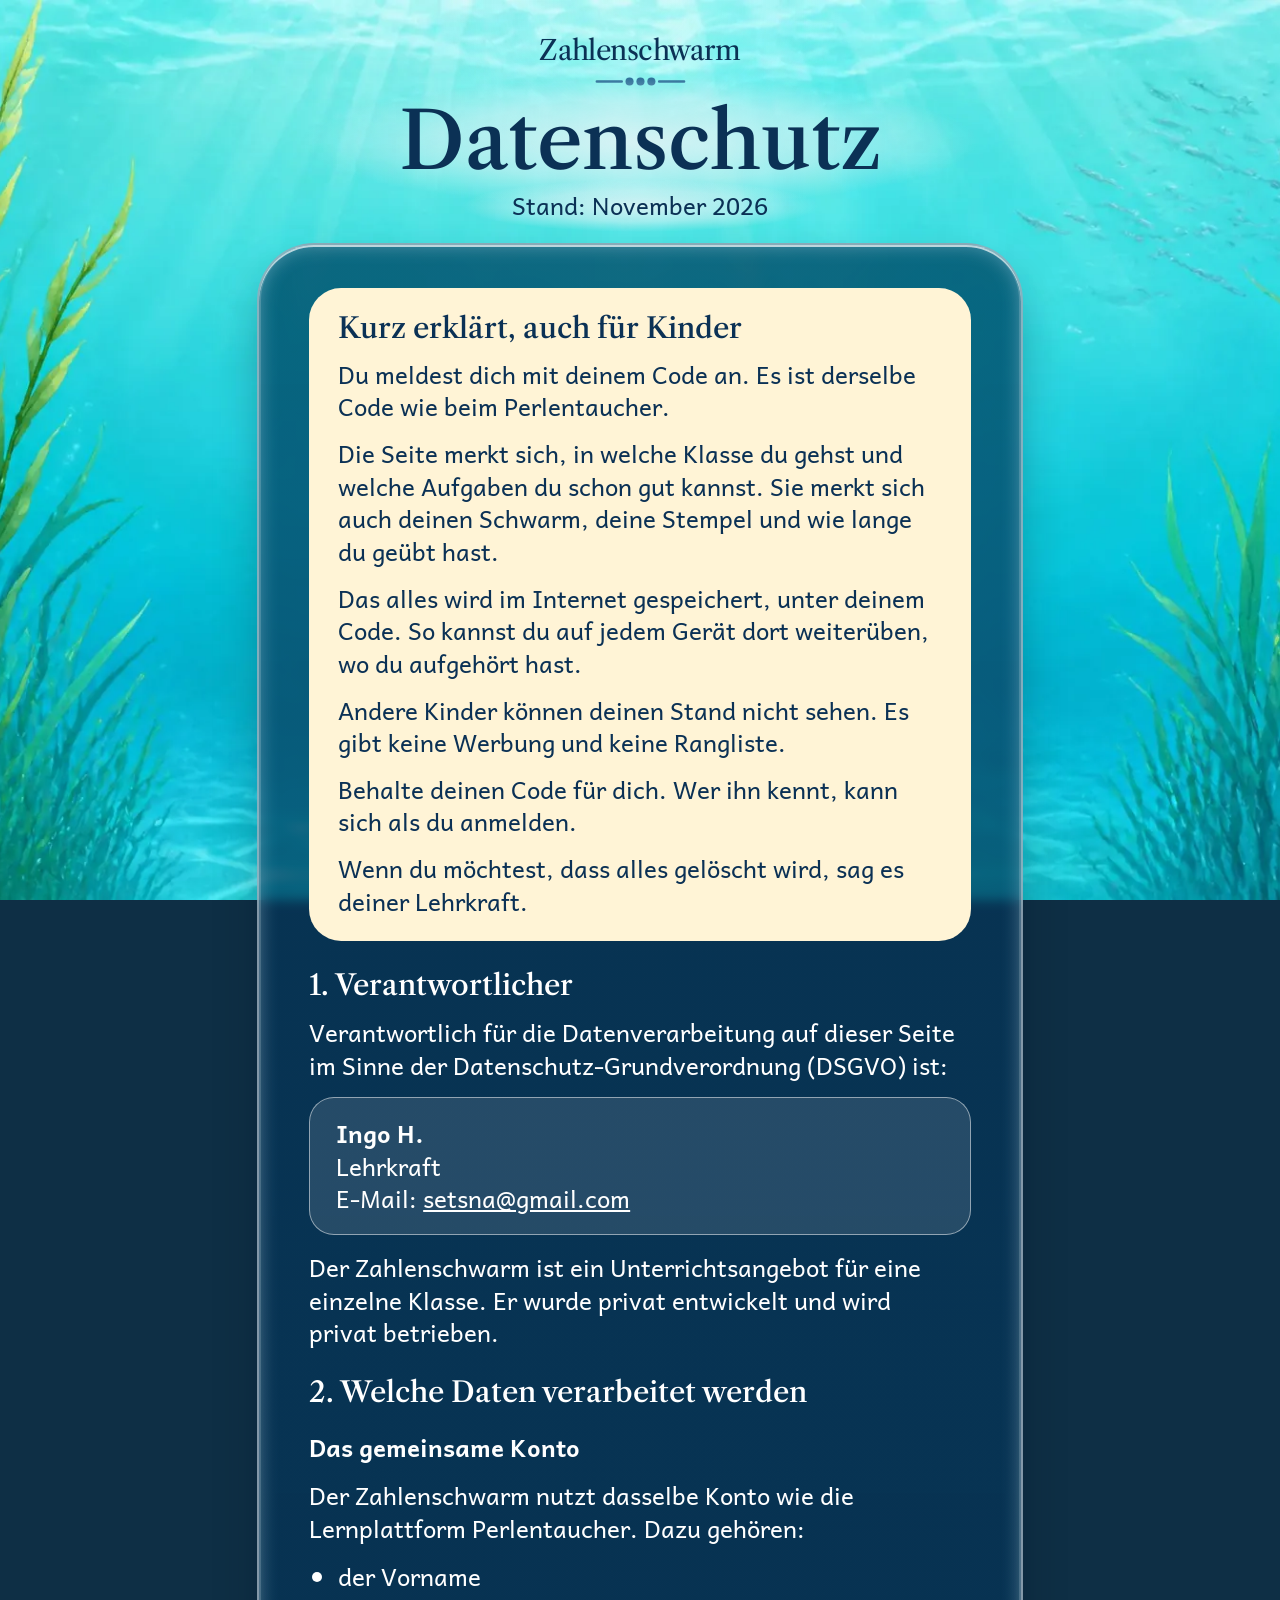
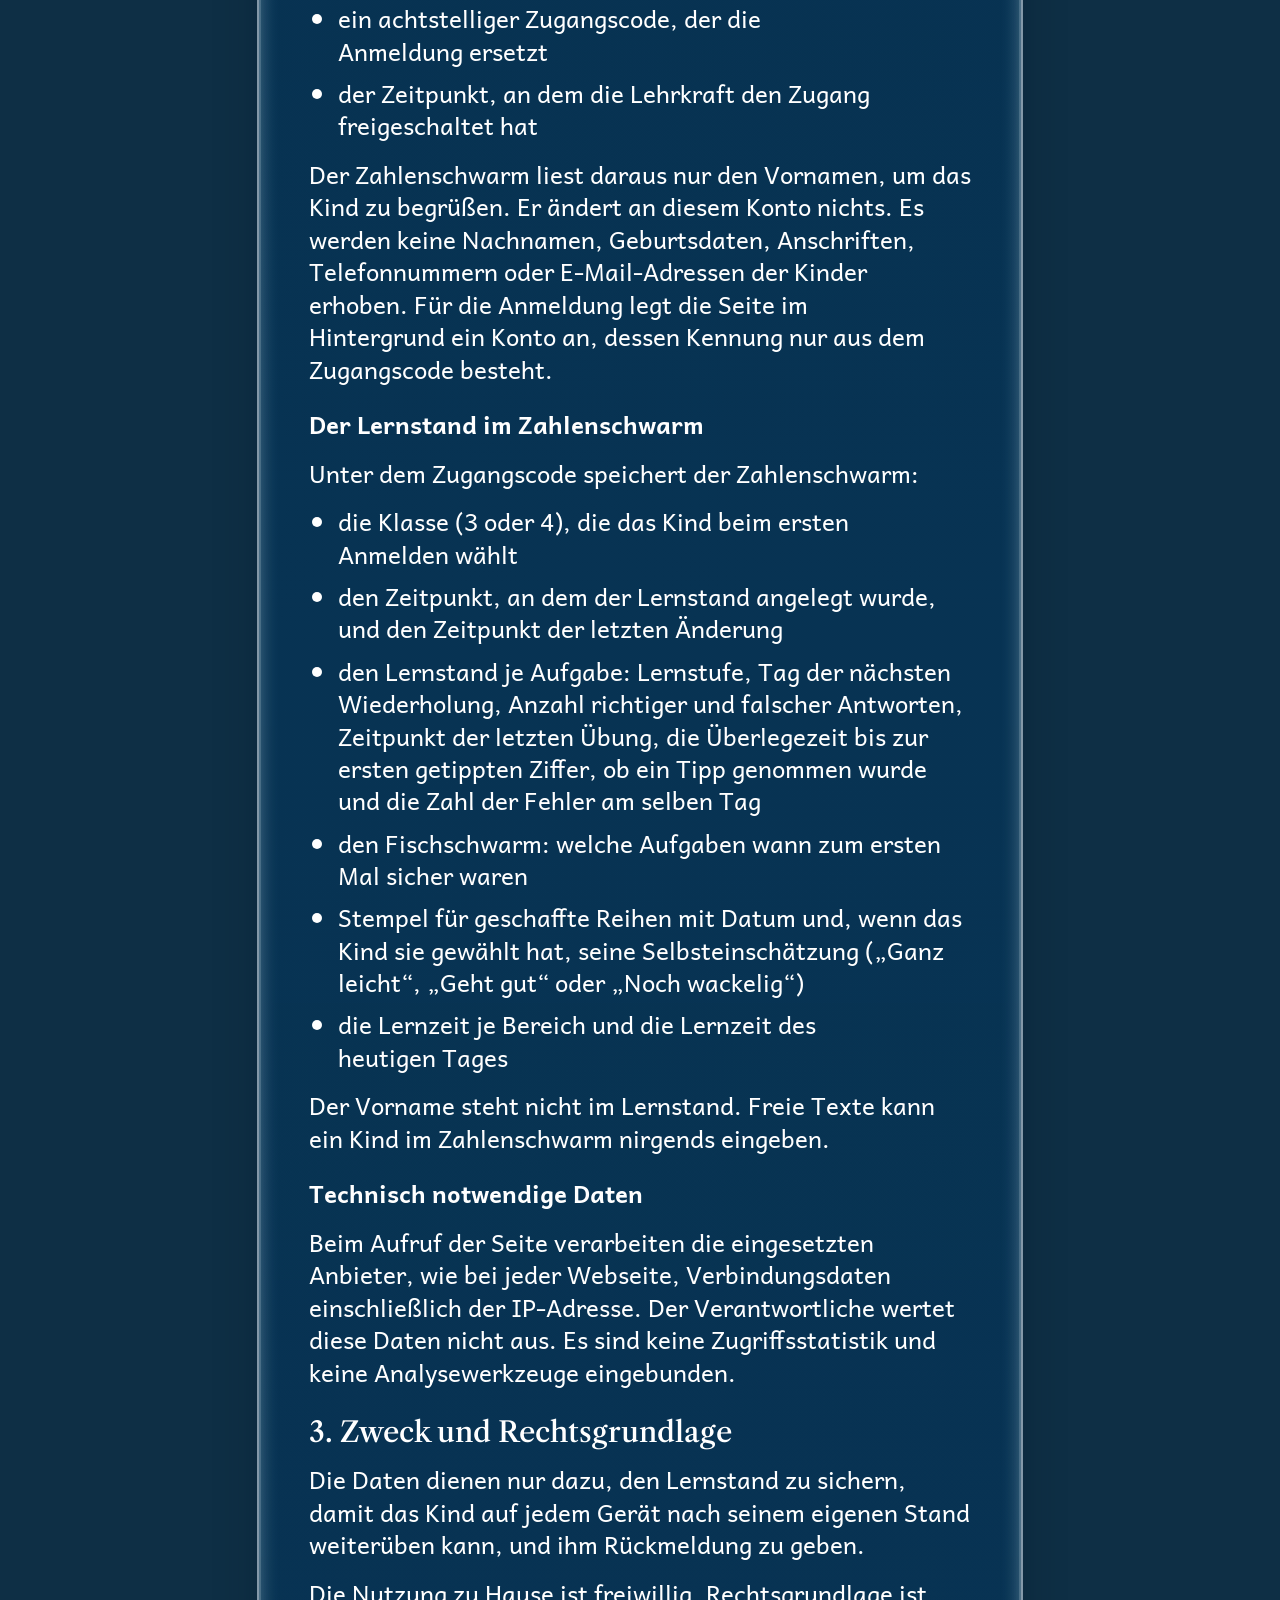
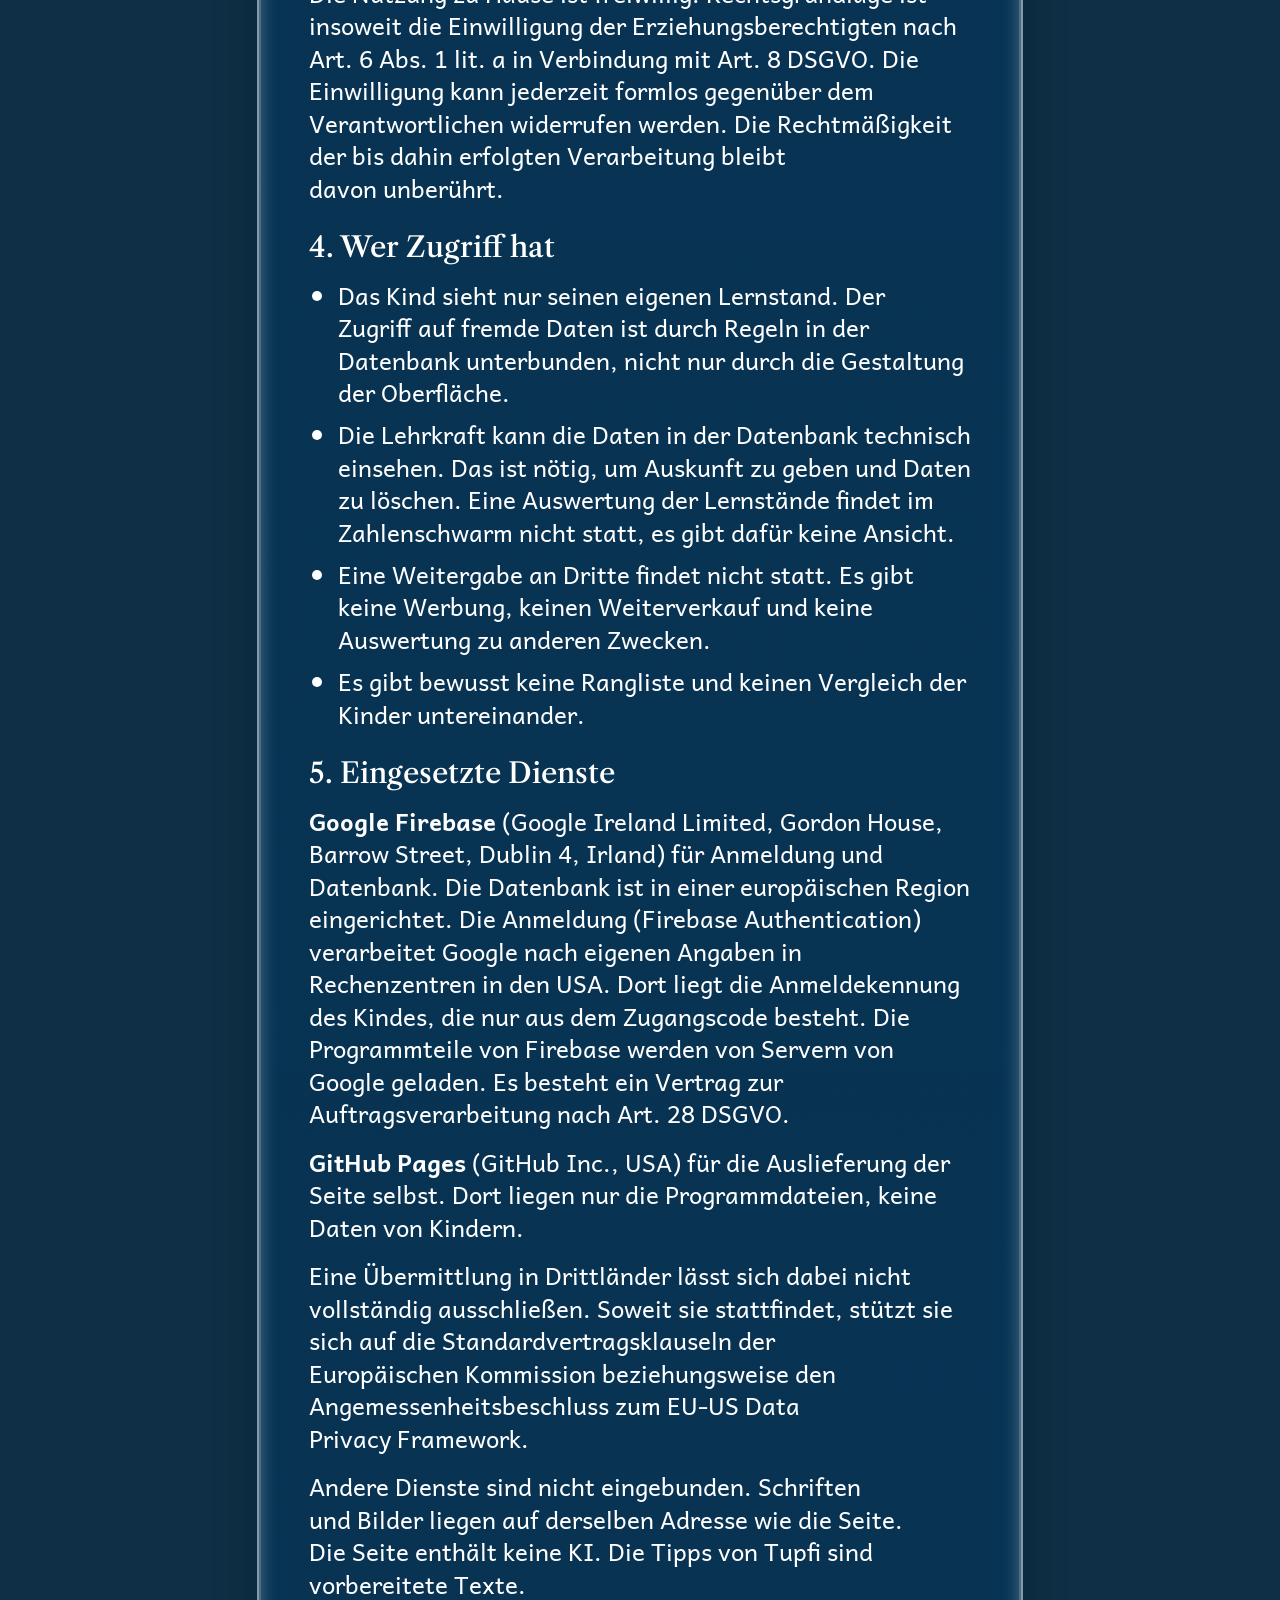
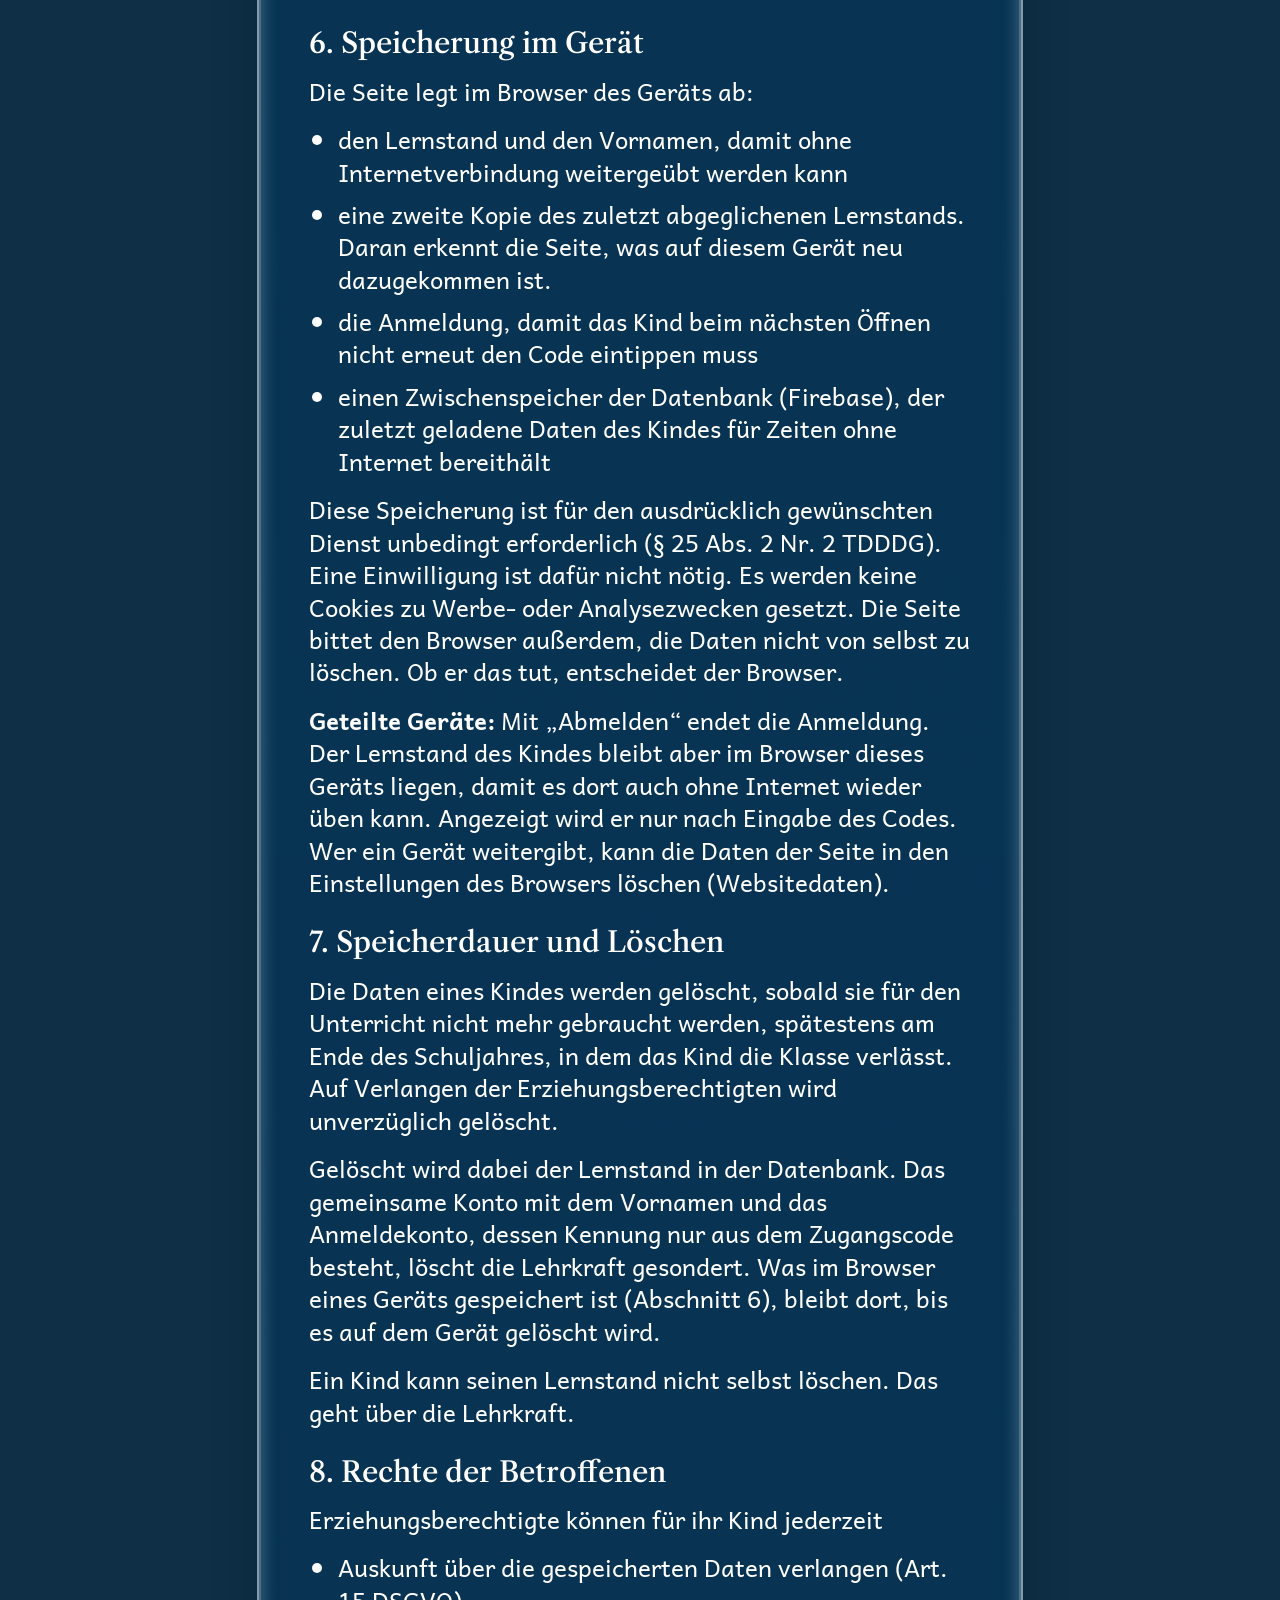
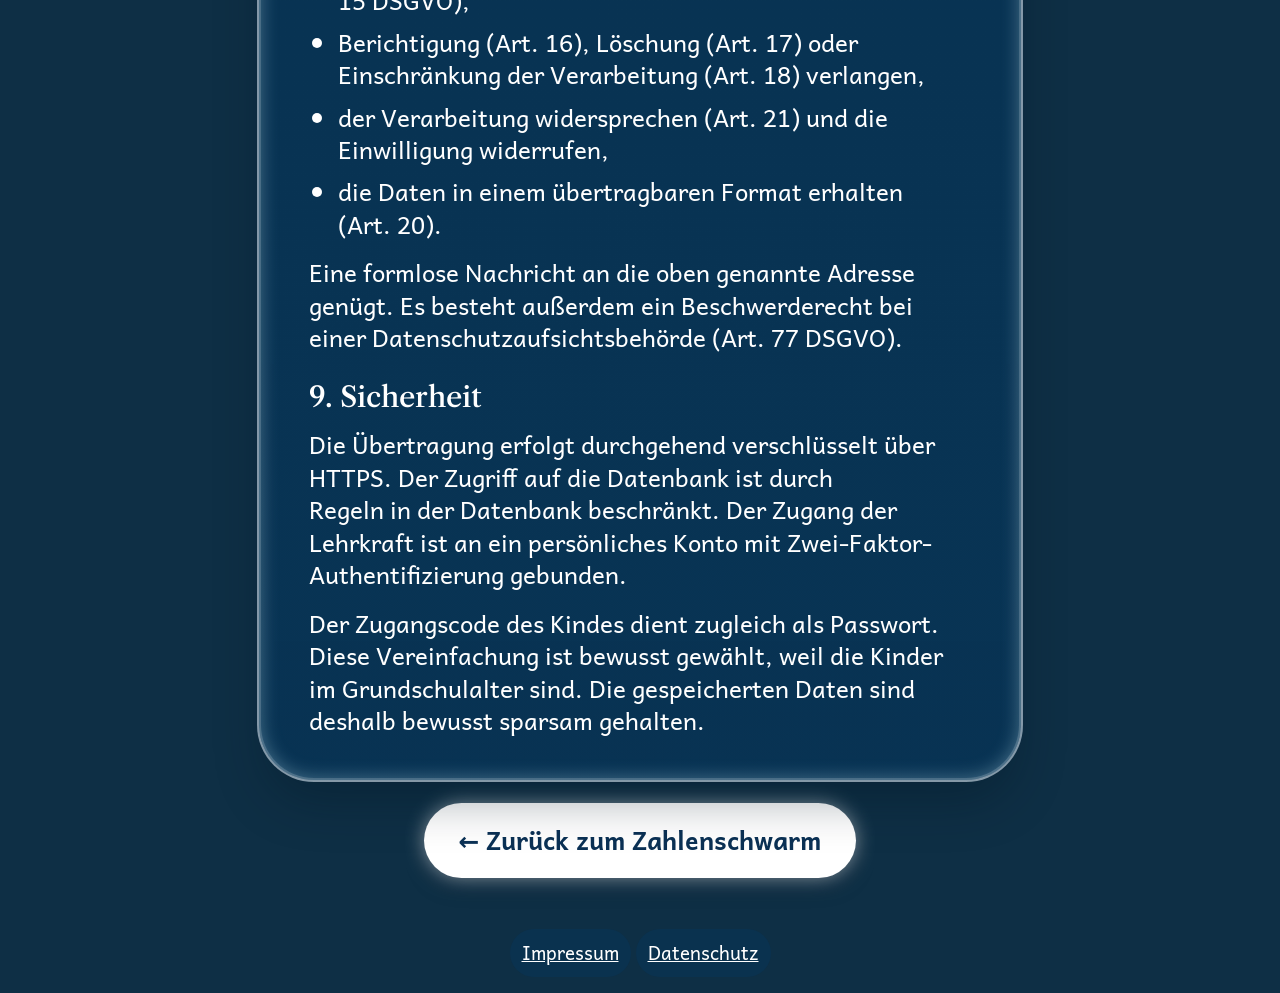
==== datenschutz.html @ 58ca5556 "Erwachsenenbereich: getrennt in Für Eltern und Für Lehrkräfte (Text unverändert), kleine Pillen wie " ====
<!doctype html>
<html lang="de">
<head>
  <meta charset="utf-8">
  <meta name="viewport" content="width=device-width, initial-scale=1, viewport-fit=cover">
  <!-- Content Security Policy: Der Browser fuehrt nur Skripte aus den
       eigenen Dateien aus und laedt nichts von fremden Adressen.
       Eingeschleuster Code (Inline-Skripte, Ereignis-Attribute, fremde
       Adressen) wird blockiert. Neue fremde Adresse = hier eintragen. -->
  <meta http-equiv="Content-Security-Policy" content="default-src 'none'; script-src 'self'; style-src 'self' 'unsafe-inline'; img-src 'self' data: blob:; font-src 'self'; manifest-src 'self'; connect-src 'self'; base-uri 'none'; form-action 'self'; object-src 'none'">
  <meta name="robots" content="noindex, nofollow">
  <meta name="theme-color" content="#0e2f45">
  <title>Datenschutz – Zahlenschwarm</title>
  <link rel="icon" href="bilder/tupfi.png?b=3">
  <link rel="manifest" href="manifest.webmanifest">
  <link rel="apple-touch-icon" href="bilder/app-180.png?b=3">
  <meta name="apple-mobile-web-app-capable" content="yes">
  <meta name="mobile-web-app-capable" content="yes">
  <meta name="apple-mobile-web-app-title" content="Zahlenschwarm">
  <meta name="apple-mobile-web-app-status-bar-style" content="black-translucent">
  <link rel="stylesheet" href="schriften/schriften.css?v=34">
  <link rel="stylesheet" href="css/tokens.css?v=34">
  <link rel="stylesheet" href="css/zs.css?v=34">
</head>
<body>
  <div class="grund" aria-hidden="true"></div>
  <div class="licht" aria-hidden="true"></div>
  <main class="seite">
    <header class="kopf">
      <a class="wortmarke" href="index.html">Zahlenschwarm<svg class="zier" viewBox="0 0 60 16" aria-hidden="true" focusable="false"><path d="M2 8H18M42 8H58" stroke="#2d6f98" stroke-width="1.6" stroke-linecap="round"/><circle cx="23" cy="8" r="2.6" fill="#2d6f98"/><circle cx="30" cy="8" r="2.6" fill="#2d6f98"/><circle cx="37" cy="8" r="2.6" fill="#2d6f98"/></svg></a>
      <h1 class="frage">Datenschutz</h1>
      <p class="einleitung hof">Stand: November 2026</p>
    </header>

    <section class="fenster rechtstext" aria-label="Datenschutzerklärung">
      <div class="kurz-kinder">
        <h2>Kurz erklärt, auch für Kinder</h2>
        <p>Du meldest dich mit deinem Code an. Es ist derselbe Code wie beim Perlentaucher.</p>
        <p>Die Seite merkt sich, in welche Klasse du gehst und welche Aufgaben du schon gut kannst. Sie merkt sich auch deinen Schwarm, deine Stempel und wie lange du geübt hast.</p>
        <p>Das alles wird im Internet gespeichert, unter deinem Code. So kannst du auf jedem Gerät dort weiterüben, wo du aufgehört hast.</p>
        <p>Andere Kinder können deinen Stand nicht sehen. Es gibt keine Werbung und keine Rangliste.</p>
        <p>Behalte deinen Code für dich. Wer ihn kennt, kann sich als du anmelden.</p>
        <p>Wenn du möchtest, dass alles gelöscht wird, sag es deiner Lehrkraft.</p>
      </div>

      <h2>1. Verantwortlicher</h2>
      <p>Verantwortlich für die Datenverarbeitung auf dieser Seite im Sinne der Datenschutz-Grundverordnung (DSGVO) ist:</p>
      <div class="rechts-kasten">
        <p><b>Ingo H.</b><br>Lehrkraft<br>E-Mail: <a href="mailto:setsna@gmail.com">setsna@gmail.com</a></p>
      </div>
      <p>Der Zahlenschwarm ist ein Unterrichtsangebot für eine einzelne Klasse. Er wurde privat entwickelt und wird privat betrieben.</p>

      <h2>2. Welche Daten verarbeitet werden</h2>
      <h3>Das gemeinsame Konto</h3>
      <p>Der Zahlenschwarm nutzt dasselbe Konto wie die Lernplattform Perlentaucher. Dazu gehören:</p>
      <ul class="liste">
        <li>der Vorname</li>
        <li>ein achtstelliger Zugangscode, der die Anmeldung ersetzt</li>
        <li>der Zeitpunkt, an dem die Lehrkraft den Zugang freigeschaltet hat</li>
      </ul>
      <p>Der Zahlenschwarm liest daraus nur den Vornamen, um das Kind zu begrüßen. Er ändert an diesem Konto nichts. Es werden keine Nachnamen, Geburtsdaten, Anschriften, Telefonnummern oder E-Mail-Adressen der Kinder erhoben. Für die Anmeldung legt die Seite im Hintergrund ein Konto an, dessen Kennung nur aus dem Zugangscode besteht.</p>

      <h3>Der Lernstand im Zahlenschwarm</h3>
      <p>Unter dem Zugangscode speichert der Zahlenschwarm:</p>
      <ul class="liste">
        <li>die Klasse (3 oder 4), die das Kind beim ersten Anmelden wählt</li>
        <li>den Zeitpunkt, an dem der Lernstand angelegt wurde, und den Zeitpunkt der letzten Änderung</li>
        <li>den Lernstand je Aufgabe: Lernstufe, Tag der nächsten Wiederholung, Anzahl richtiger und falscher Antworten, Zeitpunkt der letzten Übung, die Überlegezeit bis zur ersten getippten Ziffer, ob ein Tipp genommen wurde und die Zahl der Fehler am selben Tag</li>
        <li>den Fischschwarm: welche Aufgaben wann zum ersten Mal sicher waren</li>
        <li>Stempel für geschaffte Reihen mit Datum und, wenn das Kind sie gewählt hat, seine Selbsteinschätzung („Ganz leicht“, „Geht gut“ oder „Noch wackelig“)</li>
        <li>die Lernzeit je Bereich und die Lernzeit des heutigen Tages</li>
      </ul>
      <p>Der Vorname steht nicht im Lernstand. Freie Texte kann ein Kind im Zahlenschwarm nirgends eingeben.</p>

      <h3>Technisch notwendige Daten</h3>
      <p>Beim Aufruf der Seite verarbeiten die eingesetzten Anbieter, wie bei jeder Webseite, Verbindungsdaten einschließlich der IP-Adresse. Der Verantwortliche wertet diese Daten nicht aus. Es sind keine Zugriffsstatistik und keine Analysewerkzeuge eingebunden.</p>

      <h2>3. Zweck und Rechtsgrundlage</h2>
      <p>Die Daten dienen nur dazu, den Lernstand zu sichern, damit das Kind auf jedem Gerät nach seinem eigenen Stand weiterüben kann, und ihm Rückmeldung zu geben.</p>
      <p>Die Nutzung zu Hause ist freiwillig. Rechtsgrundlage ist insoweit die Einwilligung der Erziehungsberechtigten nach Art. 6 Abs. 1 lit. a in Verbindung mit Art. 8 DSGVO. Die Einwilligung kann jederzeit formlos gegenüber dem Verantwortlichen widerrufen werden. Die Rechtmäßigkeit der bis dahin erfolgten Verarbeitung bleibt davon unberührt.</p>

      <h2>4. Wer Zugriff hat</h2>
      <ul class="liste">
        <li>Das Kind sieht nur seinen eigenen Lernstand. Der Zugriff auf fremde Daten ist durch Regeln in der Datenbank unterbunden, nicht nur durch die Gestaltung der Oberfläche.</li>
        <li>Die Lehrkraft kann die Daten in der Datenbank technisch einsehen. Das ist nötig, um Auskunft zu geben und Daten zu löschen. Eine Auswertung der Lernstände findet im Zahlenschwarm nicht statt, es gibt dafür keine Ansicht.</li>
        <li>Eine Weitergabe an Dritte findet nicht statt. Es gibt keine Werbung, keinen Weiterverkauf und keine Auswertung zu anderen Zwecken.</li>
        <li>Es gibt bewusst keine Rangliste und keinen Vergleich der Kinder untereinander.</li>
      </ul>

      <h2>5. Eingesetzte Dienste</h2>
      <p><b>Google Firebase</b> (Google Ireland Limited, Gordon House, Barrow Street, Dublin 4, Irland) für Anmeldung und Datenbank. Die Datenbank ist in einer europäischen Region eingerichtet. Die Anmeldung (Firebase Authentication) verarbeitet Google nach eigenen Angaben in Rechenzentren in den USA. Dort liegt die Anmeldekennung des Kindes, die nur aus dem Zugangscode besteht. Die Programmteile von Firebase werden von Servern von Google geladen. Es besteht ein Vertrag zur Auftragsverarbeitung nach Art. 28 DSGVO.</p>
      <p><b>GitHub Pages</b> (GitHub Inc., USA) für die Auslieferung der Seite selbst. Dort liegen nur die Programmdateien, keine Daten von Kindern.</p>
      <p>Eine Übermittlung in Drittländer lässt sich dabei nicht vollständig ausschließen. Soweit sie stattfindet, stützt sie sich auf die Standardvertragsklauseln der Europäischen Kommission beziehungsweise den Angemessenheitsbeschluss zum EU-US Data Privacy Framework.</p>
      <p>Andere Dienste sind nicht eingebunden. Schriften und Bilder liegen auf derselben Adresse wie die Seite. Die Seite enthält keine KI. Die Tipps von Tupfi sind vorbereitete Texte.</p>

      <h2>6. Speicherung im Gerät</h2>
      <p>Die Seite legt im Browser des Geräts ab:</p>
      <ul class="liste">
        <li>den Lernstand und den Vornamen, damit ohne Internetverbindung weitergeübt werden kann</li>
        <li>eine zweite Kopie des zuletzt abgeglichenen Lernstands. Daran erkennt die Seite, was auf diesem Gerät neu dazugekommen ist.</li>
        <li>die Anmeldung, damit das Kind beim nächsten Öffnen nicht erneut den Code eintippen muss</li>
        <li>einen Zwischenspeicher der Datenbank (Firebase), der zuletzt geladene Daten des Kindes für Zeiten ohne Internet bereithält</li>
      </ul>
      <p>Diese Speicherung ist für den ausdrücklich gewünschten Dienst unbedingt erforderlich (§ 25 Abs. 2 Nr. 2 TDDDG). Eine Einwilligung ist dafür nicht nötig. Es werden keine Cookies zu Werbe- oder Analysezwecken gesetzt. Die Seite bittet den Browser außerdem, die Daten nicht von selbst zu löschen. Ob er das tut, entscheidet der Browser.</p>
      <p><b>Geteilte Geräte:</b> Mit „Abmelden“ endet die Anmeldung. Der Lernstand des Kindes bleibt aber im Browser dieses Geräts liegen, damit es dort auch ohne Internet wieder üben kann. Angezeigt wird er nur nach Eingabe des Codes. Wer ein Gerät weitergibt, kann die Daten der Seite in den Einstellungen des Browsers löschen (Websitedaten).</p>

      <h2>7. Speicherdauer und Löschen</h2>
      <p>Die Daten eines Kindes werden gelöscht, sobald sie für den Unterricht nicht mehr gebraucht werden, spätestens am Ende des Schuljahres, in dem das Kind die Klasse verlässt. Auf Verlangen der Erziehungsberechtigten wird unverzüglich gelöscht.</p>
      <p>Gelöscht wird dabei der Lernstand in der Datenbank. Das gemeinsame Konto mit dem Vornamen und das Anmeldekonto, dessen Kennung nur aus dem Zugangscode besteht, löscht die Lehrkraft gesondert. Was im Browser eines Geräts gespeichert ist (Abschnitt 6), bleibt dort, bis es auf dem Gerät gelöscht wird.</p>
      <p>Ein Kind kann seinen Lernstand nicht selbst löschen. Das geht über die Lehrkraft.</p>

      <h2>8. Rechte der Betroffenen</h2>
      <p>Erziehungsberechtigte können für ihr Kind jederzeit</p>
      <ul class="liste">
        <li>Auskunft über die gespeicherten Daten verlangen (Art. 15 DSGVO),</li>
        <li>Berichtigung (Art. 16), Löschung (Art. 17) oder Einschränkung der Verarbeitung (Art. 18) verlangen,</li>
        <li>der Verarbeitung widersprechen (Art. 21) und die Einwilligung widerrufen,</li>
        <li>die Daten in einem übertragbaren Format erhalten (Art. 20).</li>
      </ul>
      <p>Eine formlose Nachricht an die oben genannte Adresse genügt. Es besteht außerdem ein Beschwerderecht bei einer Datenschutzaufsichtsbehörde (Art. 77 DSGVO).</p>

      <h2>9. Sicherheit</h2>
      <p>Die Übertragung erfolgt durchgehend verschlüsselt über HTTPS. Der Zugriff auf die Datenbank ist durch Regeln in der Datenbank beschränkt. Der Zugang der Lehrkraft ist an ein persönliches Konto mit Zwei-Faktor-Authentifizierung gebunden.</p>
      <p>Der Zugangscode des Kindes dient zugleich als Passwort. Diese Vereinfachung ist bewusst gewählt, weil die Kinder im Grundschulalter sind. Die gespeicherten Daten sind deshalb bewusst sparsam gehalten.</p>
    </section>

    <p><a class="knopf" href="index.html">← Zurück zum Zahlenschwarm</a></p>
  </main>
  <footer class="fuss"><a href="impressum.html">Impressum</a> <a href="datenschutz.html" aria-current="page">Datenschutz</a></footer>
</body>
</html>
---- schriften/schriften.css ----
/* Selbst gehostete Schriften, beide SIL Open Font License 1.1 (Lizenztexte in diesem Ordner). */
@font-face{font-family:'Libre Caslon Text';font-style:normal;font-weight:400 700;font-display:swap;src:url(libre-caslon-text.woff2) format('woff2')}
@font-face{font-family:'Andika';font-style:normal;font-weight:400;font-display:swap;src:url(andika-latin-400-normal.woff2) format('woff2')}
@font-face{font-family:'Andika';font-style:normal;font-weight:700;font-display:swap;src:url(andika-latin-700-normal.woff2) format('woff2')}
---- css/tokens.css ----
/* Zahlenschwarm: alle Farben, Schriften, Größen und Abstände an einer Stelle.
   Look wie bei Riff-Akten (gemalter Unterwassergrund, gläserne Fenster, Serifen-Überschriften),
   eigener Akzent ist Tupfis Gelb.
   Alle Größen sind Entwurfspixel mal --s. Entwurfsfläche: iPad hochkant, 1088 px breit.
   Feste Untergrenzen nur für Tippflächen (48 px) und Text (mindestens 17 px, Design-Review 11.11.2026). */
:root {
  --breite: 100vw;
  --s: calc(min(var(--breite), 1088px) / 1088);

  /* Farben */
  --tiefe: #0e2f45;                      /* dunkles Wasser, Grund hinter allem */
  --navy: #0b3155;                       /* Text auf hellen Lichthöfen und weißen Knöpfen */
  --navy-weich: #133c5a;
  --weiss: #ffffff;
  --tupfi: #f5c842;                      /* Akzent, nur mit Navy-Text */
  --tupfi-hell: #fff4d6;
  --glas-kante: rgba(255, 255, 255, 0.5);
  --glas-glanz: rgba(255, 255, 255, 0.62);
  --glas-schatten: rgba(3, 20, 35, 0.38);
  /* Glas, auf dem weißer Text steht: mindestens 0.7 Deckkraft, damit 4.5:1 auch über hellem Licht hält */
  --glas-text-oben: rgba(10, 52, 84, 0.72);
  --glas-text-unten: rgba(10, 52, 84, 0.82);
  --hof: rgba(228, 243, 245, 0.88);      /* Lichthof hinter Navy-Überschriften */
  --hof-rand: rgba(228, 243, 245, 0.5);
  --gut: #0b6b4f;
  --fast: #8a4b00;
  --meldung-grund: #fff4d6;
  --gut-hell: #9ff0cc;                   /* "Richtig!" und richtige Zahl auf dunklem Glas */
  --gut-rand: #7fe3b8;
  --fast-hell: #ffd28a;                  /* "Fast!" auf dunklem Glas */
  --tupfi-blass: #fbe7a6;                /* Prüfen, solange die Bedenkzeit läuft */
  --grund-ersatz: linear-gradient(180deg, #e6f2ef 0%, #a9d4e1 30%, #3f86a8 62%, #12425f 100%);
  --dialog-oben: #164a6e;
  --dialog-unten: #0e3554;
  /* Fische und Stempel je Bereich: Einmaleins gelb wie Tupfi, Geteilt meerblau, Plus/Minus koralle */
  --fisch-mal: #f5c842;
  --fisch-mal-rand: #b9821a;
  --fisch-mal-flosse: #e0a92a;
  --fisch-geteilt: #7cc7ee;
  --fisch-geteilt-rand: #2a6f9a;
  --fisch-plusminus: #ff9e85;
  --fisch-plusminus-rand: #b4513a;
  --stempel-grund: #fff8e6;
  --zier: #2d6f98;                       /* Zierlinie unter der Wortmarke */
  --schwarm-hinterlegt: rgba(11, 49, 85, 0.14);   /* zarter Hintergrund je Schwarm im Tipp-Bild */

  /* Schriften */
  --serif: 'Libre Caslon Text', Georgia, 'Times New Roman', serif;   /* Überschriften */
  --sans: 'Andika', 'Trebuchet MS', system-ui, sans-serif;           /* Text */
  --ziffern: 'Andika', 'Trebuchet MS', system-ui, sans-serif;        /* Zahlen; 1/7, 6/9, 0/O eindeutig (tools/ziffern.html, geprüft 11.11.2026) */

  --text: max(17px, calc(27 * var(--s)));
  --klein: max(17px, calc(21 * var(--s)));
  --h1: calc(89 * var(--s));
  --h2: max(22px, calc(40 * var(--s)));
  --wortmarke: max(20px, calc(31 * var(--s)));

  /* Maße */
  --ziel: max(48px, calc(72 * var(--s)));        /* Mindesthöhe für alles, was man antippt */
  --ziel-gross: max(56px, calc(84 * var(--s)));  /* Hauptknöpfe */
  --abstand: calc(24 * var(--s));
  --abstand-gross: calc(48 * var(--s));
  --ecke: calc(64 * var(--s));
  --fenster-breite: min(100% - 32px, calc(860 * var(--s)));
  --ease: cubic-bezier(0.16, 1, 0.3, 1);

  color-scheme: dark;   /* wie Riff-Akten: kein eigener Dunkelmodus, der Look ist schon Unterwasser */
}

/* iPad quer, Laptop, Tafel: Maßstab an Höhe und Breite ausrichten */
@media (orientation: landscape) and (min-width: 820px) {
  :root { --s: min(calc(100svh / 1010), calc(var(--breite) / 1360)); }
}
/* Handy hochkant */
@media (max-width: 600px) and (orientation: portrait) {
  :root { --s: calc(var(--breite) / 600); }
}
---- css/zs.css ----
/* Zahlenschwarm: Layout. Alle Werte kommen aus tokens.css.
   Aufbau angelehnt an Riff-Akten: fester gemalter Grund, Lichtschacht, Randblasen, Glasfenster. */
*, ::before, ::after { box-sizing: border-box; }
html { -webkit-text-size-adjust: 100%; text-size-adjust: 100%; overflow-x: hidden; overflow-x: clip; }
body {
  margin: 0;
  min-height: 100svh;
  background: var(--tiefe);
  color: var(--weiss);
  font-family: var(--sans);
  font-size: var(--text);
  line-height: 1.35;
  -webkit-font-smoothing: antialiased;
  -webkit-tap-highlight-color: transparent;
  font-variant-numeric: lining-nums;   /* Caslon-Ziffern gleich hoch, z. B. "65 Fische" */
  display: flex;
  flex-direction: column;
}
h1, h2, h3, p, ul { margin: 0; }
p, li { text-wrap: pretty; }   /* kein einzelnes Wort allein in der letzten Zeile */
a { color: inherit; }
img { display: block; max-width: 100%; height: auto; }
/* Doppelter Fokusring: innen Navy, außen Weiß, sichtbar auf hellem und dunklem Wasser (Design-Review) */
:focus-visible { outline: 3px solid var(--navy); outline-offset: 2px; border-radius: 12px; box-shadow: 0 0 0 7px var(--weiss) !important; }
::selection { background: var(--tupfi); color: var(--navy); }
[hidden] { display: none !important; }
.nurvorlesen { position: absolute; width: 1px; height: 1px; overflow: hidden; clip: rect(0 0 0 0); white-space: nowrap; }

/* ---------- Grund, Licht, Blasen: nur Schmuck ---------- */
.grund {
  position: fixed; inset: 0; z-index: -3;
  /* Ersatz, solange das Bild lädt: oben hell, damit Navy sofort lesbar ist */
  background: url(../bilder/grund-hoch.webp?b=3) 50% 0 / cover no-repeat, var(--grund-ersatz);
}
@media (orientation: landscape) {
  .grund { background-image: url(../bilder/grund-quer.webp?b=3), var(--grund-ersatz); }
}
.licht {
  position: fixed; z-index: -2; pointer-events: none;
  top: 0; left: 50%;
  width: calc(760 * var(--s)); height: calc(470 * var(--s));
  transform: translateX(-50%);
  background: radial-gradient(38% 60% at 50% 0%, rgba(255, 252, 235, 0.42), rgba(220, 244, 250, 0.16) 55%, transparent 78%);
  opacity: 0.55;
  animation: licht-atmen 11s ease-in-out infinite alternate;
}
@keyframes licht-atmen { to { opacity: 1; transform: translateX(-50%) scaleX(1.08); } }
.blasen { position: fixed; inset: 0; z-index: -2; pointer-events: none; }
.blasen span {
  position: absolute; bottom: 0;
  width: calc(14 * var(--s)); aspect-ratio: 1; border-radius: 50%;
  border: 1px solid rgba(235, 250, 255, 0.55);
  background: radial-gradient(circle at 32% 30%, rgba(255, 255, 255, 0.7) 0 14%, rgba(200, 238, 250, 0.08) 40%, transparent 70%);
  opacity: 0;
  animation: blase-steigt 18s linear infinite;
}
.blasen span:nth-child(1) { left: 0.8%; animation-duration: 17s; animation-delay: -2s; }
.blasen span:nth-child(2) { left: 2.2%; width: calc(9 * var(--s)); animation-duration: 22s; animation-delay: -11s; }
.blasen span:nth-child(3) { left: 3.4%; width: calc(6 * var(--s)); animation-duration: 15s; animation-delay: -7s; }
.blasen span:nth-child(4) { right: 0.8%; width: calc(11 * var(--s)); animation-duration: 20s; animation-delay: -4s; }
.blasen span:nth-child(5) { right: 2.4%; width: calc(7 * var(--s)); animation-duration: 16s; animation-delay: -13s; }
.blasen span:nth-child(6) { right: 3.4%; width: calc(9 * var(--s)); animation-duration: 24s; animation-delay: -18s; }
@keyframes blase-steigt {
  0% { transform: translate3d(0, 0, 0); opacity: 0; }
  10% { opacity: 0.9; }
  50% { transform: translate3d(calc(10 * var(--s)), -50vh, 0); }
  85% { opacity: 0.7; }
  100% { transform: translate3d(calc(-6 * var(--s)), -100vh, 0); opacity: 0; }
}

/* ---------- Seite ---------- */
.seite {
  flex: 1; width: 100%;
  display: flex; flex-direction: column; align-items: center;
  gap: var(--abstand-gross);
  /* safe-area: auf dem iPad als App nicht unter die Statusleiste rutschen */
  padding: calc(64 * var(--s) + env(safe-area-inset-top, 0px)) max(16px, env(safe-area-inset-right, 0px)) var(--abstand-gross) max(16px, env(safe-area-inset-left, 0px));
  overflow-x: clip;
}

/* Kopf: kleine Wortmarke, Zierlinie, große Überschrift, Tupfi */
.kopf { display: flex; flex-direction: column; align-items: center; text-align: center; gap: calc(14 * var(--s)); color: var(--navy); }
.wortmarke {
  font-family: var(--serif); font-size: var(--wortmarke); letter-spacing: -0.02em;
  color: var(--navy); text-decoration: none; position: relative;
  min-height: 48px; display: inline-flex; flex-direction: column; align-items: center; justify-content: center;
}
.zier { width: max(72px, calc(120 * var(--s))); height: max(18px, calc(28 * var(--s))); }
.frage, .hof {
  position: relative; isolation: isolate;
}
.frage::before, .hof::before {
  content: ""; position: absolute; inset: -30% -20%; z-index: -1; pointer-events: none;
  background: radial-gradient(closest-side, var(--hof), var(--hof-rand) 60%, transparent);
}
.frage { font-family: var(--serif); font-weight: 500; font-size: var(--h1); line-height: 1.02; text-wrap: balance; color: var(--navy); }
.einleitung { max-width: 30em; color: var(--navy); }
.tupfi { width: calc(300 * var(--s)); min-width: 150px; filter: drop-shadow(0 calc(14 * var(--s)) calc(16 * var(--s)) rgba(3, 20, 35, 0.35)); }

/* ---------- Glasfenster ---------- */
.fenster {
  position: relative; isolation: isolate;
  width: var(--fenster-breite);
  color: var(--weiss);
  border-radius: var(--ecke);
  border: 2px solid var(--glas-kante);
  background: linear-gradient(180deg, var(--glas-text-oben), var(--glas-text-unten));
  box-shadow: inset 0 2px 0 var(--glas-glanz), inset 0 0 0 2px rgba(255, 255, 255, 0.16),
    inset 0 0 calc(22 * var(--s)) rgba(200, 240, 255, 0.38), 0 26px 50px -10px var(--glas-schatten);
  -webkit-backdrop-filter: blur(6px) saturate(140%); backdrop-filter: blur(6px) saturate(140%);
  padding: calc(48 * var(--s)) calc(56 * var(--s));
  display: flex; flex-direction: column; gap: var(--abstand);
}
.fenster h2 { font-family: var(--serif); font-weight: 500; font-size: var(--h2); line-height: 1.1; }
.fenster .leise { opacity: 0.92; font-size: var(--klein); }
/* Fenster mit Formular oder Namensliste: alles mittig wie der Kopf darüber */
.fenster.mitte { align-items: center; text-align: center; }
.mitte form { width: 100%; display: flex; flex-direction: column; align-items: center; gap: calc(18 * var(--s)); }
.mitte input[type="text"] { margin-top: 0; text-align: center; }
.mitte .knopfreihe { justify-content: center; }

/* ---------- Bereiche auf der Startseite ---------- */
.bereiche-block { width: var(--fenster-breite); display: flex; flex-direction: column; align-items: center; gap: var(--abstand); text-align: center; }
.abschnitt { font-family: var(--serif); font-weight: 500; font-size: max(26px, calc(56 * var(--s))); color: var(--navy); }
.bereiche { list-style: none; padding: 0; margin: 0; width: 100%; display: grid; gap: calc(28 * var(--s)); grid-template-columns: 1fr; }
@media (min-width: 640px) { .bereiche { grid-template-columns: repeat(3, 1fr); } }
.bereiche.reihen { grid-template-columns: repeat(2, minmax(0, 1fr)); }
@media (min-width: 640px) { .bereiche.reihen { grid-template-columns: repeat(5, minmax(0, 1fr)); } }
.bereiche.zwei { grid-template-columns: repeat(2, minmax(0, 1fr)); }
.reihe { min-height: calc(170 * var(--s)); padding: calc(20 * var(--s)) calc(12 * var(--s)); }
.reihe__zahl { font-family: var(--ziffern); font-weight: 700; font-size: max(30px, calc(58 * var(--s))); line-height: 1; white-space: nowrap; }
.reihe--offen { border: 3px solid var(--tupfi); box-shadow: inset 0 2px 0 var(--glas-glanz), 0 0 calc(30 * var(--s)) rgba(245, 200, 66, 0.55), 0 26px 50px -10px var(--glas-schatten); }
.bereich {
  width: 100%; min-height: calc(220 * var(--s)); padding: calc(32 * var(--s)) calc(24 * var(--s));
  border-radius: calc(56 * var(--s)); align-items: center; justify-content: center; text-align: center; gap: .3em;
  font: inherit; cursor: pointer;
}
button.bereich:active { transform: scale(0.97); }
.bereich--bald { cursor: default; background: linear-gradient(180deg, rgba(10, 52, 84, 0.72), rgba(10, 52, 84, 0.8)); }
.bereich__titel { font-family: var(--serif); font-weight: 500; font-size: max(22px, calc(40 * var(--s))); line-height: 1.1; }
.bereich__text { font-size: var(--klein); }
.bereich__status { margin-top: .4em; padding: .15em .9em; border-radius: 999px; background: var(--weiss); color: var(--navy); font-weight: 700; font-size: var(--klein); }

/* Tupfen auf den Reihen-Kacheln: gefüllt sicher, halb übt, leer neu */
.reihen-tupfen { display: grid; grid-template-columns: repeat(5, auto); gap: max(3px, calc(6 * var(--s))); margin-top: .35em; }
.reihen-tupfen--6 { grid-template-columns: repeat(3, auto); }
.rt { display: block; width: max(8px, calc(14 * var(--s))); aspect-ratio: 1; border-radius: 50%; border: 1.5px solid rgba(255, 255, 255, 0.75); }
.rt--sicher { background: var(--tupfi); border-color: var(--tupfi); }
.rt--uebt { background: linear-gradient(90deg, rgba(255, 255, 255, 0.85) 50%, transparent 50%); }
.gemischt { width: 100%; min-height: calc(150 * var(--s)); margin-top: calc(28 * var(--s)); }
button.gemischt { border: 3px solid var(--tupfi); }
/* Heute bereit für dich: schlanke Leiste, damit die Bereiche darunter sichtbar bleiben (Ingo, 11.11.2026) */
.heute { border: 3px solid var(--tupfi); border-radius: calc(36 * var(--s)); padding: calc(20 * var(--s)) calc(32 * var(--s)); gap: calc(10 * var(--s)); text-align: center; align-items: center; }
.heute h2 { font-size: max(19px, calc(30 * var(--s))); }
.heute p { margin: 0; }
.heute .knopf { min-height: var(--ziel); }
@media (min-width: 640px) {
  .heute { display: grid; grid-template-columns: 1fr auto; column-gap: calc(28 * var(--s)); row-gap: .15em; text-align: left; align-items: center; }
  .heute h2 { grid-column: 1; }
  .heute p:not(:last-child) { grid-column: 1; }
  .heute p:last-child { grid-column: 2; grid-row: 1 / span 2; }
}

/* ---------- Für Lehrkräfte und Eltern ---------- */
.erwachsene { padding: 0; gap: 0; }
.erwachsene summary {
  cursor: pointer; list-style: none; display: flex; align-items: center; justify-content: space-between; gap: 1em;
  min-height: var(--ziel); padding: calc(28 * var(--s)) calc(56 * var(--s)); border-radius: var(--ecke);
}
.erwachsene summary::-webkit-details-marker { display: none; }
.erwachsene summary::after { content: "+"; font-size: 1.6em; line-height: 1; font-weight: 700; }
.erwachsene[open] summary::after { content: "–"; }
.erwachsene summary h2 { font-size: max(20px, calc(34 * var(--s))); }
.erwachsene__inhalt { padding: 0 calc(56 * var(--s)) calc(48 * var(--s)); display: flex; flex-direction: column; gap: var(--abstand); }
.erwachsene h3, .rechtstext h2 { font-family: var(--serif); font-weight: 500; font-size: max(19px, calc(32 * var(--s))); margin-top: .4em; }
.erwachsene a, .rechtstext a { color: var(--weiss); }
/* Zwischenüberschriften in den Rechtstexten (z. B. Datenschutz, Abschnitt 2) */
.rechtstext h3 { font-weight: 700; font-size: inherit; margin-top: .3em; }
.liste { margin: 0; padding-left: 1.2em; display: flex; flex-direction: column; gap: .4em; }
.tabelle-rahmen { overflow-x: auto; }
table { border-collapse: collapse; width: 100%; font-size: var(--klein); }
th, td { text-align: left; vertical-align: top; padding: .5em .7em; border-bottom: 1px solid rgba(255, 255, 255, 0.35); }
thead th { font-weight: 700; border-bottom: 2px solid var(--glas-kante); }
tbody th { font-weight: 700; width: 34%; }

/* ---------- Rechtstexte (Impressum, Datenschutz) ---------- */
.rechtstext { gap: calc(18 * var(--s)); }
.rechts-kasten { background: rgba(255, 255, 255, 0.12); border: 1px solid var(--glas-kante); border-radius: calc(28 * var(--s)); padding: .8em 1.1em; }
.kurz-kinder { background: var(--tupfi-hell); color: var(--navy); border-radius: calc(36 * var(--s)); padding: 1em 1.2em; display: flex; flex-direction: column; gap: .6em; }
.kurz-kinder h2 { margin-top: 0; }
.kurz-kinder a { color: var(--navy); }

/* ---------- Üben-Ansicht ---------- */
/* Beim Üben wird der Grund ruhiger: abgedunkelt, keine Blasen, kein atmendes Licht */
body.uebt .grund::after { content: ""; position: absolute; inset: 0; background: rgba(8, 38, 62, 0.45); }
body.uebt .blasen { display: none; }
body.uebt .licht { animation: none; opacity: .5; }
body.uebt .fuss { display: none; }
.ueben { width: min(100%, calc(1180 * var(--s))); display: flex; flex-direction: column; gap: var(--abstand); }
.ueben__leiste { display: flex; align-items: center; justify-content: space-between; gap: 12px; }
.knopf--klein { min-height: var(--ziel); font-size: max(16px, calc(24 * var(--s))); padding: 0 1em; }
.tipp-knopf img { width: max(32px, calc(48 * var(--s))); height: auto; margin: -6px 0 -6px -6px; }
.tupfen { list-style: none; margin: 0; padding: 0; display: flex; gap: max(6px, calc(10 * var(--s))); }
.tupfen li { width: max(12px, calc(18 * var(--s))); aspect-ratio: 1; border-radius: 50%; border: 2px solid rgba(255, 255, 255, 0.8); }
.tupfen li.voll { background: var(--tupfi); border-color: var(--tupfi); }
.tupfen li.jetzt { background: rgba(255, 255, 255, 0.85); }

.ueben__flaeche { display: grid; gap: var(--abstand); justify-items: center; }
@media (orientation: landscape) and (min-width: 820px) {
  .ueben__flaeche { grid-template-columns: minmax(0, 1fr) auto; align-items: start; }
}
.aufgabe-fenster { width: 100%; align-items: center; text-align: center; min-height: calc(300 * var(--s)); justify-content: center; container-type: inline-size; }
/* Aufgabe immer in einer Zeile: Schrift höchstens 120 Entwurfspixel, sonst so groß, dass "10 · 10 = 100" ins Fenster passt */
.aufgabe { font-family: var(--ziffern); font-weight: 700; font-size: max(24px, min(calc(120 * var(--s)), min(12cqi, calc(12cqi * 17 / var(--laenge, 13))))); line-height: 1.1; display: flex; align-items: baseline; justify-content: center; flex-wrap: nowrap; white-space: nowrap; gap: .3em; font-variant-numeric: lining-nums tabular-nums; }
.eingabe { min-width: 2.2ch; padding: 0 .2em; border-bottom: 4px solid var(--tupfi); color: var(--weiss); }
.eingabe.leer { color: rgba(255, 255, 255, 0.55); }
.ist-richtig .eingabe { border-color: var(--gut-rand); }
.ist-fast .eingabe { border-color: var(--fast-hell); }
/* Nach "Fast!" steht die richtige Zahl groß in der Aufgabe (Ingo, 11.11.2026) */
.eingabe.ist-loesung { color: var(--gut-hell); border-color: var(--gut-rand); }

.rueck { display: flex; flex-direction: column; align-items: center; gap: .4em; }
.rueck:empty { display: none; }
.rueck__titel { font-family: var(--serif); font-weight: 500; font-size: max(26px, calc(52 * var(--s))); display: inline-flex; align-items: center; gap: .3em; }
.rueck--gut { color: var(--gut-hell); }
.rueck--fast { color: var(--fast-hell); }
.rueck__eigene { font-size: var(--klein); opacity: .85; }
.rueck__weg { margin: 0; padding: 0; display: flex; flex-direction: column; gap: .8em; max-width: 30em; font-size: max(18px, calc(32 * var(--s))); }
.weg-block { display: flex; flex-direction: column; gap: .1em; }
.weg-block p, .rueck__weg > p { margin: 0; line-height: 1.3; }
.weg-ueber { opacity: .85; }
.rechnung { white-space: nowrap; }
.rueck__hinweis { font-weight: 700; color: var(--tupfi); }

.tipp { width: 100%; background: var(--tupfi-hell); color: var(--navy); border-radius: calc(36 * var(--s)); padding: .8em 1.1em; display: flex; flex-direction: column; gap: .6em; text-align: left; }
.tipp__kopf { font-family: var(--serif); font-weight: 500; font-size: max(19px, calc(30 * var(--s))); display: flex; justify-content: space-between; gap: 1em; }
.tipp__nr { font-family: var(--sans); font-size: var(--klein); opacity: .75; }
.tipp__stufe p { font-size: max(18px, calc(32 * var(--s))); }
.tipp__stufe { display: flex; flex-direction: column; gap: .4em; }
.tipp__stufe + .tipp__stufe { border-top: 1px solid rgba(11, 49, 85, 0.2); padding-top: .6em; }
/* Tipp-Bild: Breite aus dem Bild selbst (--bild-breite), hochkant in der Höhe begrenzt, an der Tafel größer */
.schwarm-bild { width: min(100%, calc(var(--bild-breite, 300px) * var(--bild-zoom, 1))); height: auto; max-height: var(--bild-hoehe, none); align-self: center; }
/* Hochkant: Bild niedriger und weniger Polster, solange ein Tipp offen ist, damit Prüfen im Bild bleibt (Design-Review) */
@media (orientation: portrait) {
  .schwarm-bild { --bild-hoehe: 14svh; }
  .tipp { padding: .6em 1em; gap: .4em; }
  .aufgabe-fenster:has(.tipp:not([hidden])) { padding-top: calc(24 * var(--s)); padding-bottom: calc(24 * var(--s)); gap: calc(14 * var(--s)); }
}
.sb-schwarm { fill: var(--schwarm-hinterlegt); }
.sb-koerper { fill: var(--fisch-mal); stroke: var(--fisch-mal-rand); stroke-width: 1; }
.sb-flosse { fill: var(--fisch-mal-flosse); }
.sb-auge { fill: var(--navy); }
.ueben__titel { font-family: var(--serif); font-weight: 500; font-size: max(19px, calc(32 * var(--s))); color: var(--navy); text-align: center; }

/* Ziffernfeld: Telefon-Anordnung, große Tasten mit Abstand */
.ziffernfeld { display: grid; grid-template-columns: repeat(3, var(--taste)); gap: var(--taste-abstand); --taste: max(72px, calc(128 * var(--s))); --taste-abstand: max(12px, calc(20 * var(--s))); }
.taste {
  width: var(--taste); height: var(--taste); border-radius: calc(36 * var(--s)); border: 0;
  background: var(--weiss); color: var(--navy);
  font-family: var(--ziffern); font-weight: 700; font-size: max(30px, calc(56 * var(--s)));
  display: flex; align-items: center; justify-content: center; cursor: pointer;
  box-shadow: 0 0 calc(18 * var(--s)) rgba(255, 255, 255, 0.4), 0 8px 18px -6px rgba(3, 20, 35, 0.5);
  touch-action: manipulation; transition: transform 160ms var(--ease);
}
.taste:active { transform: scale(0.94); }
.taste--leise { background: rgba(255, 255, 255, 0.78); }
.taste--pruefen { background: var(--tupfi); font-family: var(--sans); font-size: max(17px, calc(28 * var(--s))); position: relative; overflow: hidden; isolation: isolate; }
.taste--pruefen > span { position: relative; z-index: 1; }
.taste:disabled { opacity: .5; cursor: default; transform: none; }
/* Bedenkzeit: Prüfen ist blassgelb und füllt sich in der eingestellten Zeit mit Tupfi-Gelb (Ingo, 11.11.2026) */
.taste--pruefen.wartet, .taste--pruefen.wartet:disabled { opacity: 1; background: var(--tupfi-blass); }
.taste--pruefen.wartet::before { content: ""; position: absolute; inset: 0; z-index: 0; background: var(--tupfi); transform-origin: left center; transform: scaleX(0); animation: pruefen-fuellen var(--bedenkzeit, 1.5s) linear forwards; }
@keyframes pruefen-fuellen { to { transform: scaleX(1); } }

/* ---------- Knöpfe ---------- */
.knopf {
  display: inline-flex; align-items: center; justify-content: center; gap: .5em;
  min-height: var(--ziel-gross); padding: 0 1.4em;
  border: 0; border-radius: 999px;
  background: var(--weiss); color: var(--navy);
  font-family: var(--sans); font-size: max(18px, calc(28 * var(--s))); font-weight: 700;
  cursor: pointer; text-decoration: none;
  box-shadow: 0 0 calc(22 * var(--s)) rgba(255, 255, 255, 0.5), 0 10px 22px -6px rgba(3, 20, 35, 0.5);
  transition: transform 220ms var(--ease);
}
.knopf:active { transform: scale(0.96); }
.knopf.haupt { background: var(--tupfi); }
.knopf.leise-knopf { background: rgba(255, 255, 255, 0.82); }
.knopf:disabled { opacity: .6; cursor: default; transform: none; }
.knopfreihe { display: flex; flex-wrap: wrap; gap: calc(20 * var(--s)); }

/* ---------- Formular ---------- */
label { font-weight: 700; display: block; }
input[type="text"] {
  font: inherit; font-size: max(22px, calc(38 * var(--s)));
  width: 100%; max-width: 520px; min-height: max(56px, calc(80 * var(--s)));
  padding: 0 .6em; margin-top: 8px;
  color: var(--navy); background: rgba(255, 255, 255, 0.94);
  border: 2px solid var(--glas-kante); border-radius: calc(28 * var(--s));
  box-shadow: inset 0 2px 6px rgba(3, 20, 35, 0.18);
}
/* Hinweis auf der Startseite, wenn der Stand gerade nur auf dem Gerät liegt */
.netz-zeile { font-size: max(17px, calc(22 * var(--s))); max-width: 34em; margin-inline: auto; text-align: center; }
/* Code-Eingabe: Großbuchstaben, etwas gesperrt, damit die 8 Zeichen gut zu lesen sind */
.code-feld { text-transform: uppercase; letter-spacing: .12em; }
.hinweis-feld { min-height: 1.4em; font-weight: 700; color: var(--tupfi); }
.hinweis-feld:empty { display: none; }

/* ---------- Meldungen ---------- */
.meldung-bereich { display: flex; justify-content: center; padding: 0 16px; }
.meldung { width: var(--fenster-breite); background: var(--meldung-grund); color: var(--navy); border: 2px solid var(--glas-kante); border-radius: calc(28 * var(--s)); padding: .6em 1em; font-weight: 700; }
.meldung:empty { display: none; }
.vorschau-hinweis { background: var(--tupfi); color: var(--navy); text-align: center; font-weight: 700; padding: 6px 16px; }

/* ---------- Dialog ---------- */
dialog {
  max-width: min(620px, calc(100vw - 32px));
  color: var(--weiss);
  border-radius: calc(48 * var(--s)); border: 2px solid var(--glas-kante);
  background: linear-gradient(180deg, var(--dialog-oben), var(--dialog-unten));
  box-shadow: inset 0 2px 0 var(--glas-glanz), 0 26px 50px -10px var(--glas-schatten);
  padding: calc(48 * var(--s)) calc(56 * var(--s));
}
dialog::backdrop { background: rgba(5, 25, 42, 0.6); }
dialog h2 { font-family: var(--serif); font-weight: 500; font-size: var(--h2); margin-bottom: 12px; }
dialog p + p { margin-top: 10px; }
dialog .knopfreihe { margin-top: var(--abstand); }

/* ---------- Fuß ---------- */
.fuss { text-align: center; padding: 8px 16px calc(16px + env(safe-area-inset-bottom, 0px)); font-size: var(--klein); }
.fuss a {
  display: inline-flex; align-items: center; min-height: 48px; padding: 0 12px; border-radius: 999px;
  color: var(--weiss); background: rgba(10, 52, 84, 0.72);
}

@media (prefers-reduced-motion: reduce) {
  .licht { animation: none; opacity: .8; }
  .blasen { display: none; }
  .knopf { transition: none; }
  .knopf:active { transform: none; }
  .taste { transition: none; }
  .taste:active { transform: none; }
  .taste--pruefen.wartet::before { animation: none; }   /* bleibt blass, bis Prüfen bereit ist */
}

/* ---------- Mein Tauchbuch (Etappe 5a) ---------- */
.tauchbuch { width: var(--fenster-breite); }
.tauchbuch h3 { font-family: var(--serif); font-weight: 500; font-size: max(19px, calc(32 * var(--s))); margin-top: .3em; }
.schwarm-gross { width: 100%; height: auto; background: rgba(255, 255, 255, 0.07); border-radius: calc(28 * var(--s)); }
.schwarm-zahl { font-family: var(--serif); font-size: max(20px, calc(36 * var(--s))); text-align: center; }
.schwarm-legende { display: flex; flex-wrap: wrap; align-items: center; gap: .3em .8em; }
.punkt { display: inline-block; width: .8em; aspect-ratio: 1; border-radius: 50%; vertical-align: middle; }
.punkt--mal { background: var(--fisch-mal); }
.punkt--geteilt { background: var(--fisch-geteilt); }
.punkt--plusminus { background: var(--fisch-plusminus); }
.stempelfeld { list-style: none; margin: 0; padding: 0; display: grid; gap: calc(20 * var(--s)); grid-template-columns: repeat(2, minmax(0, 1fr)); }
@media (min-width: 640px) { .stempelfeld { grid-template-columns: repeat(5, minmax(0, 1fr)); } }   /* 10 Reihen = 2 volle Zeilen */
.stempel-platz { display: flex; flex-direction: column; align-items: center; text-align: center; gap: .2em; font-size: var(--klein); }
.stempel-svg { width: max(64px, calc(104 * var(--s))); height: auto; }
.stempel-svg text { font-family: var(--ziffern); font-weight: 700; }
.stempel-platz:not(.ist-gestempelt) .stempel-name { opacity: .7; }
.stempel-name { font-weight: 700; }
.stempel-datum, .stempel-gefuehl { opacity: .9; }
.stempel-gefuehl { background: rgba(255, 255, 255, 0.16); border-radius: 999px; padding: .1em .7em; }
.gefuehle { display: flex; flex-wrap: wrap; justify-content: center; gap: calc(12 * var(--s)); }
.gefuehle .knopf[aria-pressed="true"] { background: var(--tupfi); }
.kann-liste li::marker { color: var(--tupfi); }
.zeit-liste { margin: 0; display: grid; gap: .3em; }
.zeit-liste div { display: flex; justify-content: space-between; gap: 1em; border-bottom: 1px solid rgba(255, 255, 255, 0.2); padding: .2em 0; }
.zeit-liste dd { margin: 0; font-weight: 700; }
.zeit-heute { border-bottom: 0 !important; }
.rueck__fisch { font-weight: 700; color: var(--tupfi); }
.rueck__text { display: flex; flex-direction: column; align-items: center; gap: .4em; }
.stempel-moment { display: flex; flex-direction: column; align-items: center; gap: .4em; background: rgba(255, 255, 255, 0.1); border: 2px solid var(--tupfi); border-radius: calc(36 * var(--s)); padding: .8em 1.2em; }
.stempel-moment__titel { font-family: var(--serif); font-size: max(22px, calc(40 * var(--s))); color: var(--tupfi); }
.stempel-moment .stempel-svg { width: max(80px, calc(130 * var(--s))); }
.tupfi-frage { display: flex; flex-direction: column; align-items: center; gap: .5em; text-align: center; background: rgba(255, 255, 255, 0.1); border: 2px solid var(--tupfi); border-radius: calc(36 * var(--s)); padding: .8em 1em; }
.tupfi-frage p { font-weight: 700; }

/* ---------- Design-Review: Querformat und Tafel ---------- */
/* iPad quer: Tupfi kleiner, damit die drei Bereiche der Startseite ohne Scrollen sichtbar sind */
@media (orientation: landscape) and (min-width: 820px) {
  .kopf .tupfi { width: calc(150 * var(--s)); min-width: 96px; }
  .kopf { gap: calc(8 * var(--s)); }
  .seite { gap: var(--abstand); padding-top: calc(36 * var(--s) + env(safe-area-inset-top, 0px)); }
}
/* Tafel/Beamer (nur Ingo zeigt dort): Üben breiter, Aufgabe, Rechenweg und Tipp-Bild größer */
@media (orientation: landscape) and (min-width: 1600px) {
  .ueben { width: min(100%, calc(1640 * var(--s))); }
  .aufgabe { font-size: max(24px, min(calc(150 * var(--s)), min(12cqi, calc(12cqi * 17 / var(--laenge, 13))))); }
  .rueck__titel { font-size: calc(64 * var(--s)); }
  .rueck__weg { font-size: calc(46 * var(--s)); max-width: none; }
  .tipp__stufe p { font-size: calc(42 * var(--s)); }
  .schwarm-bild { --bild-zoom: 1.9; }
}
/* Hochkant: Tasten etwas kleiner (83–89 px statt 90–96 px), damit Prüfen auch mit offenem Tipp-Bild im Bild bleibt */
@media (orientation: portrait) and (min-width: 601px) {
  .ziffernfeld { --taste: max(72px, calc(118 * var(--s))); --taste-abstand: max(12px, calc(18 * var(--s))); }
}
/* "← Zurück" oben links auf allen Unterseiten, wie in der Üben-Leiste */
.zurueck-oben { width: min(100%, calc(1180 * var(--s))); display: flex; justify-content: flex-start; margin-bottom: calc(-24 * var(--s)); }
/* Erklärung der Tupfen unter den Reihen-Kacheln */
.tupfen-legende { display: flex; flex-wrap: wrap; justify-content: center; gap: .3em 1.2em; color: var(--navy); font-size: var(--klein); }
.legende-punkt { display: inline-flex; align-items: center; gap: .4em; }
.tupfen-legende .rt { display: inline-block; width: .85em; border-color: var(--navy); }
.tupfen-legende .rt--sicher { border-color: var(--fisch-mal-rand); }
.tupfen-legende .rt--uebt { background: linear-gradient(90deg, var(--navy) 50%, transparent 50%); }
/* Klassenwahl beim Anlegen (Etappe 7a): zwei große Wahlknöpfe, echte Radio-Knöpfe darunter */
.klassenwahl { border: 0; margin: 0 auto; padding: 0; min-width: 0; width: 100%; max-width: 520px; display: grid; gap: calc(14 * var(--s)); }
.klassenwahl legend { padding: 0; margin-bottom: calc(14 * var(--s)); font-weight: 700; }
.klassen-knoepfe { display: flex; flex-wrap: wrap; gap: calc(20 * var(--s)); justify-content: center; }
.klasse-wahl { position: relative; flex: 1 1 0; min-width: 120px; }
.klasse-wahl input { position: absolute; opacity: 0; inset: 0; width: 100%; height: 100%; margin: 0; cursor: pointer; }
.klasse-wahl span { display: flex; align-items: center; justify-content: center; min-height: 64px; padding: .4em 1em; border-radius: 16px; border: 3px solid var(--navy); background: var(--weiss); color: var(--navy); font-family: var(--sans); font-weight: 700; font-size: max(19px, calc(30 * var(--s))); }
.klasse-wahl input:checked + span { background: var(--tupfi); box-shadow: inset 0 0 0 3px var(--navy); }
.klasse-wahl input:focus-visible + span { outline: 3px solid var(--navy); outline-offset: 2px; box-shadow: 0 0 0 7px var(--weiss); }
.klasse-zeile { margin-top: calc(-12 * var(--s)); text-align: center; color: var(--navy); font-size: var(--klein); }
/* Klasse 4: "Mit Stufenzahlen" in einer Zeile neben "Gemischt", über den Reihen (Design-Review Klasse 4), schmal untereinander */
.kachel-paar { width: 100%; display: grid; gap: calc(28 * var(--s)); grid-template-columns: 1fr; }
@media (min-width: 640px) { .kachel-paar { grid-template-columns: repeat(2, minmax(0, 1fr)); } }
.kachel-paar > .gemischt { margin-top: 0; }
/* Kennzeichen "Klasse 4" oben in der Kachel, ruhig: Glas-Kante statt Farbe */
.marke-k4 { padding: .1em .8em; border-radius: 999px; border: 2px solid var(--tupfi); color: var(--weiss); font-family: var(--sans); font-weight: 700; font-size: var(--klein); line-height: 1.3; }
/* Lange Aufgaben (Klasse 4, z. B. 360 000 + 640 000 = 1 000 000): --laenge = Zeichen der gelösten Aufgabe, Schrift wird kleiner */
/* Klasse 4: Lücken-Aufgabe "3 600 + ? = 10 000", Eingabe in der Mitte (Etappe 7c) */
.aufgabe .aufgabe__text + .eingabe + .aufgabe__text { margin-left: .2em; }

/* Kein Doppeltipp-Zoom in Safari (Kinder tippen Knöpfe schnell hintereinander, Safari zoomte dann).
   Zoomen mit zwei Fingern bleibt möglich. Flächen zum Ziehen oder Malen behalten ihr eigenes touch-action. (12.11.2026) */
html, body, button, a, input, label, summary, select, textarea { touch-action: manipulation; }

/* Erwachsenenbereich wie bei den Riff-Akten (Ingo, 15.11.2026): zugeklappt eine kleine Nebelglas-Pille
   mit Pfeil links, damit Kinder nicht hineintippen; aufgeklappt das Glasfenster wie bisher. */
.erwachsene-bereich { width: var(--fenster-breite); max-width: 100%; margin-inline: auto; display: flex; flex-direction: column; align-items: center; gap: 10px; }
.erwachsene-bereich .erwachsene { width: 100%; }
.erwachsene-bereich .erwachsene:not([open]) {
  width: fit-content; max-width: 100%; border-radius: 999px; background: rgba(10, 52, 84, 0.7); box-shadow: none; border: 0;
  -webkit-backdrop-filter: blur(5px); backdrop-filter: blur(5px);
}
.erwachsene-bereich .erwachsene:not([open])::before, .erwachsene-bereich .erwachsene:not([open])::after { display: none; }
.erwachsene summary { justify-content: flex-start; gap: .55em; }
.erwachsene-bereich .erwachsene:not([open]) summary { min-height: 48px; padding: 0 1.1em; border-radius: 999px; }
.erwachsene-bereich .erwachsene:not([open]) summary h2 { font-family: inherit; font-weight: 700; font-size: 16px; }
.erwachsene summary::after { display: none; }
.erwachsene summary::before {
  content: ""; flex: none; width: .55em; height: .55em; margin-right: .15em;
  border-right: 2.5px solid currentColor; border-bottom: 2.5px solid currentColor;
  transform: rotate(-45deg); transition: transform .2s ease;
}
.erwachsene[open] summary::before { transform: rotate(45deg); }
@media (prefers-reduced-motion: reduce) { .erwachsene summary::before { transition: none; } }
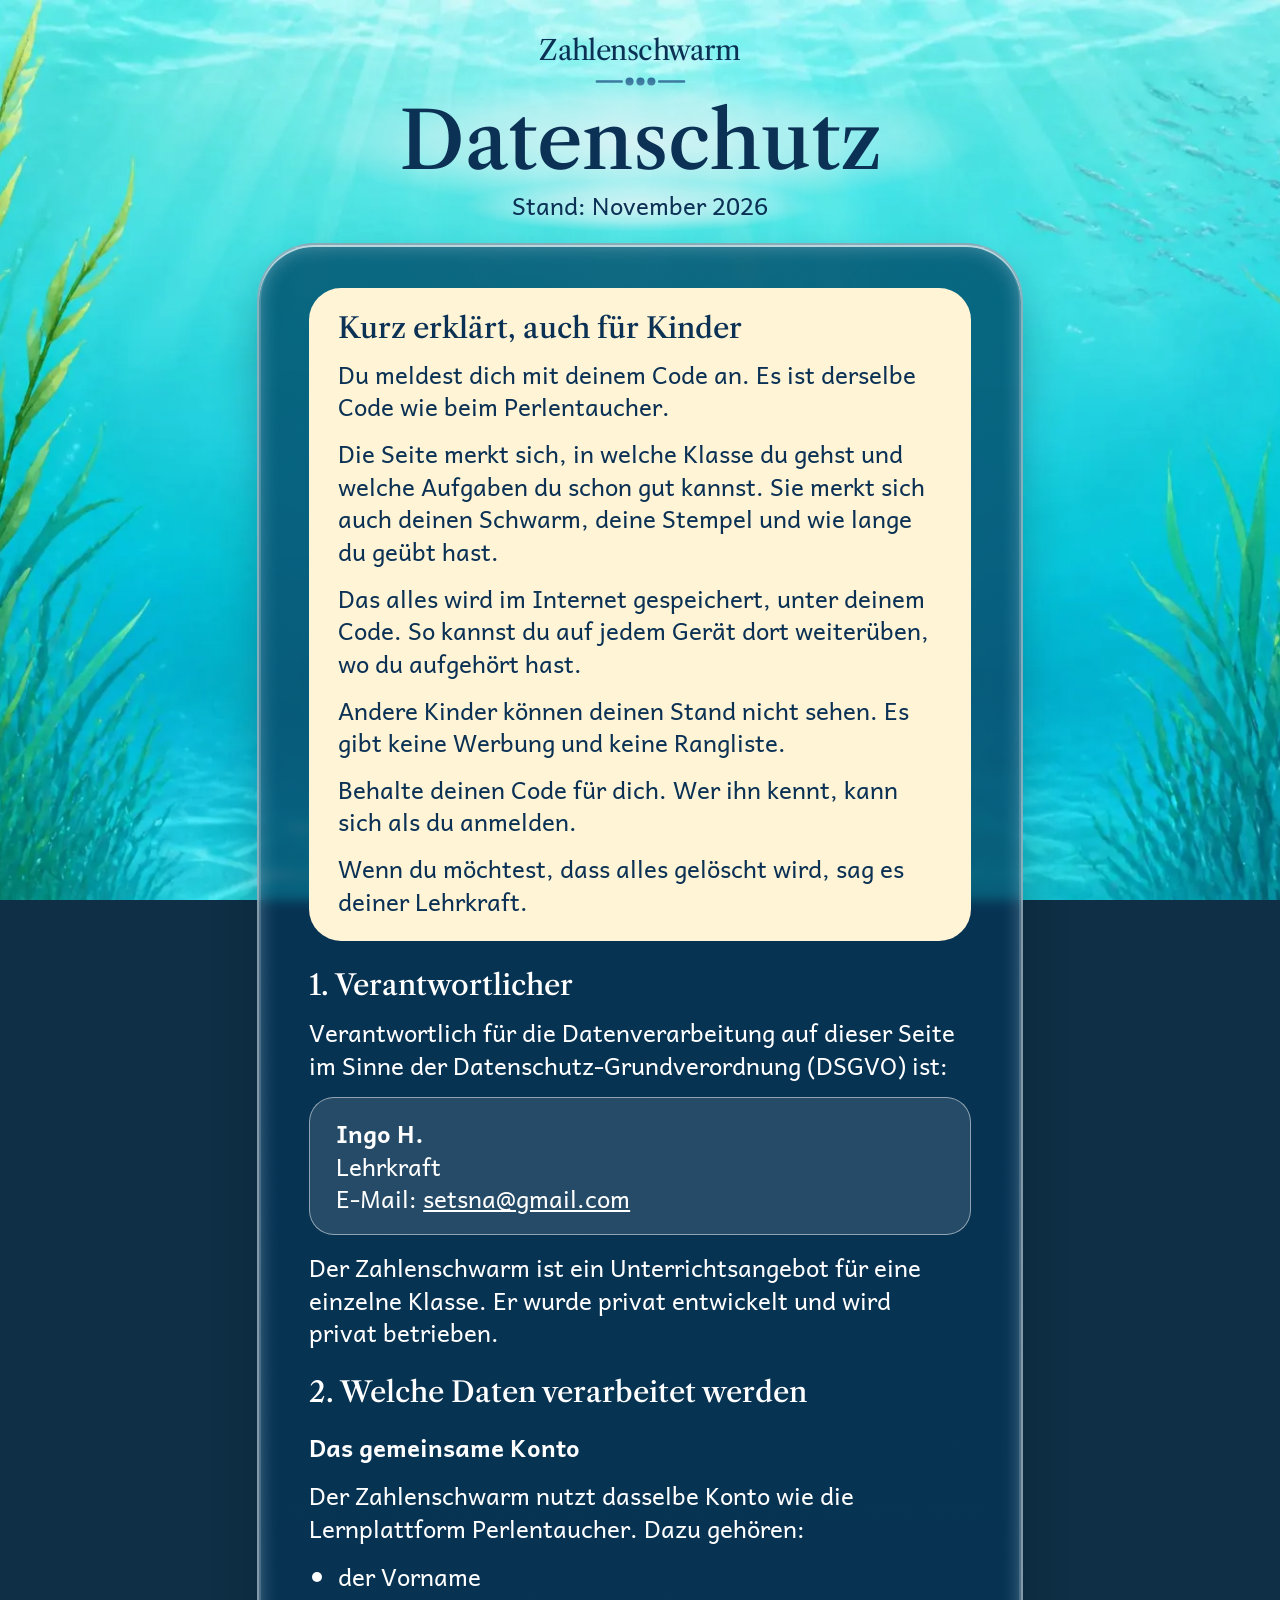
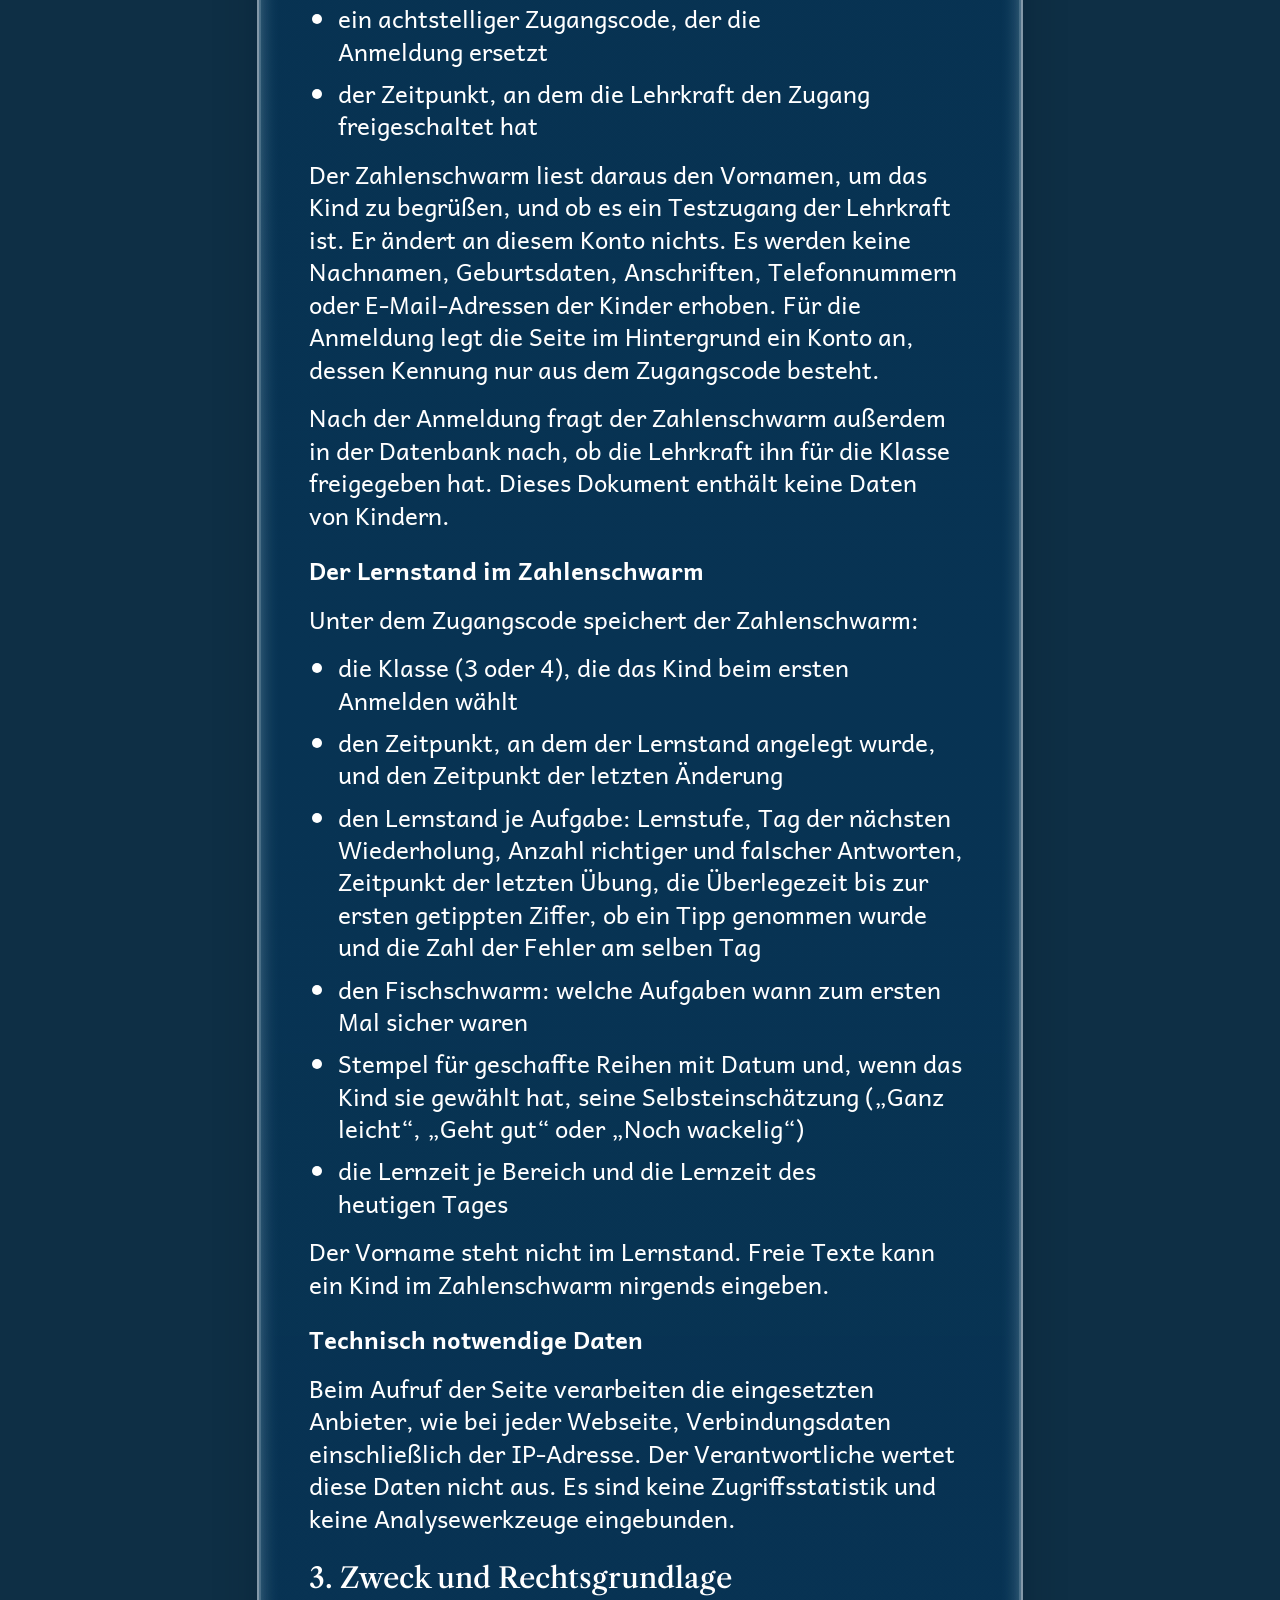
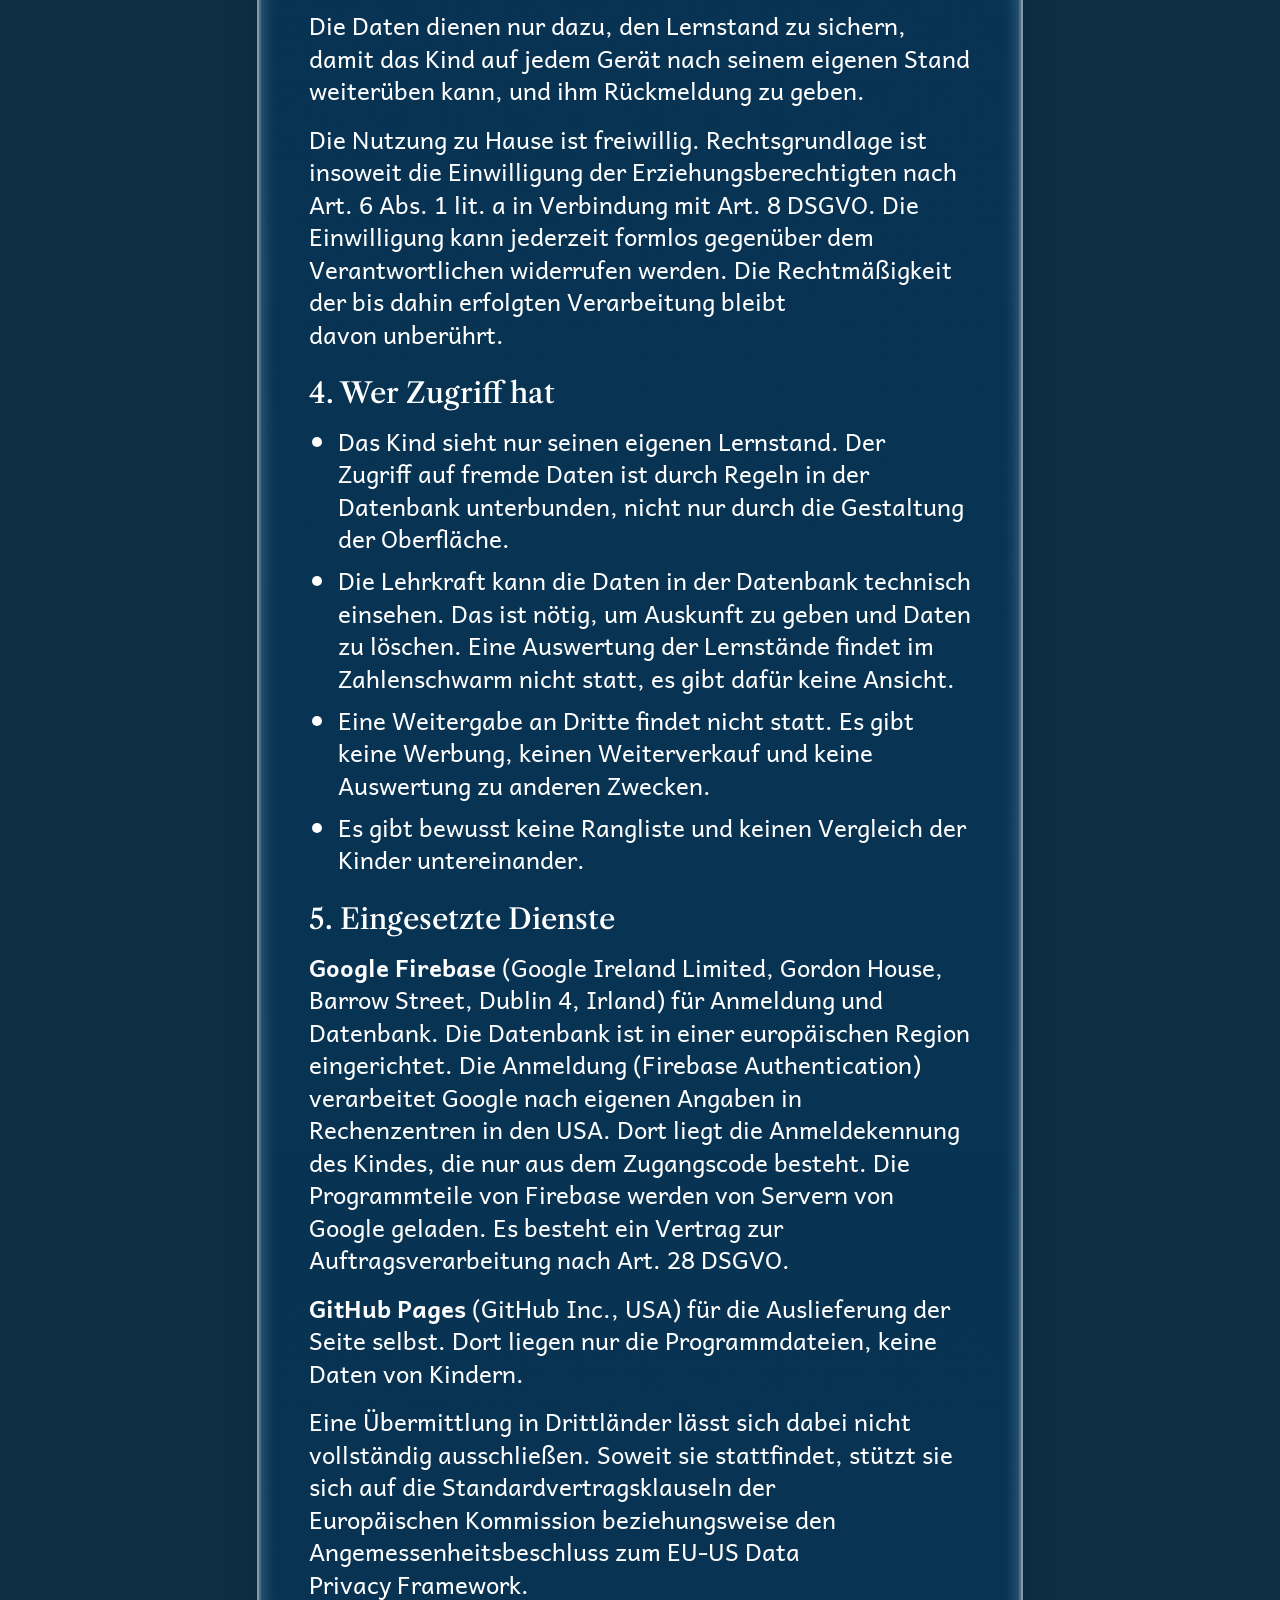
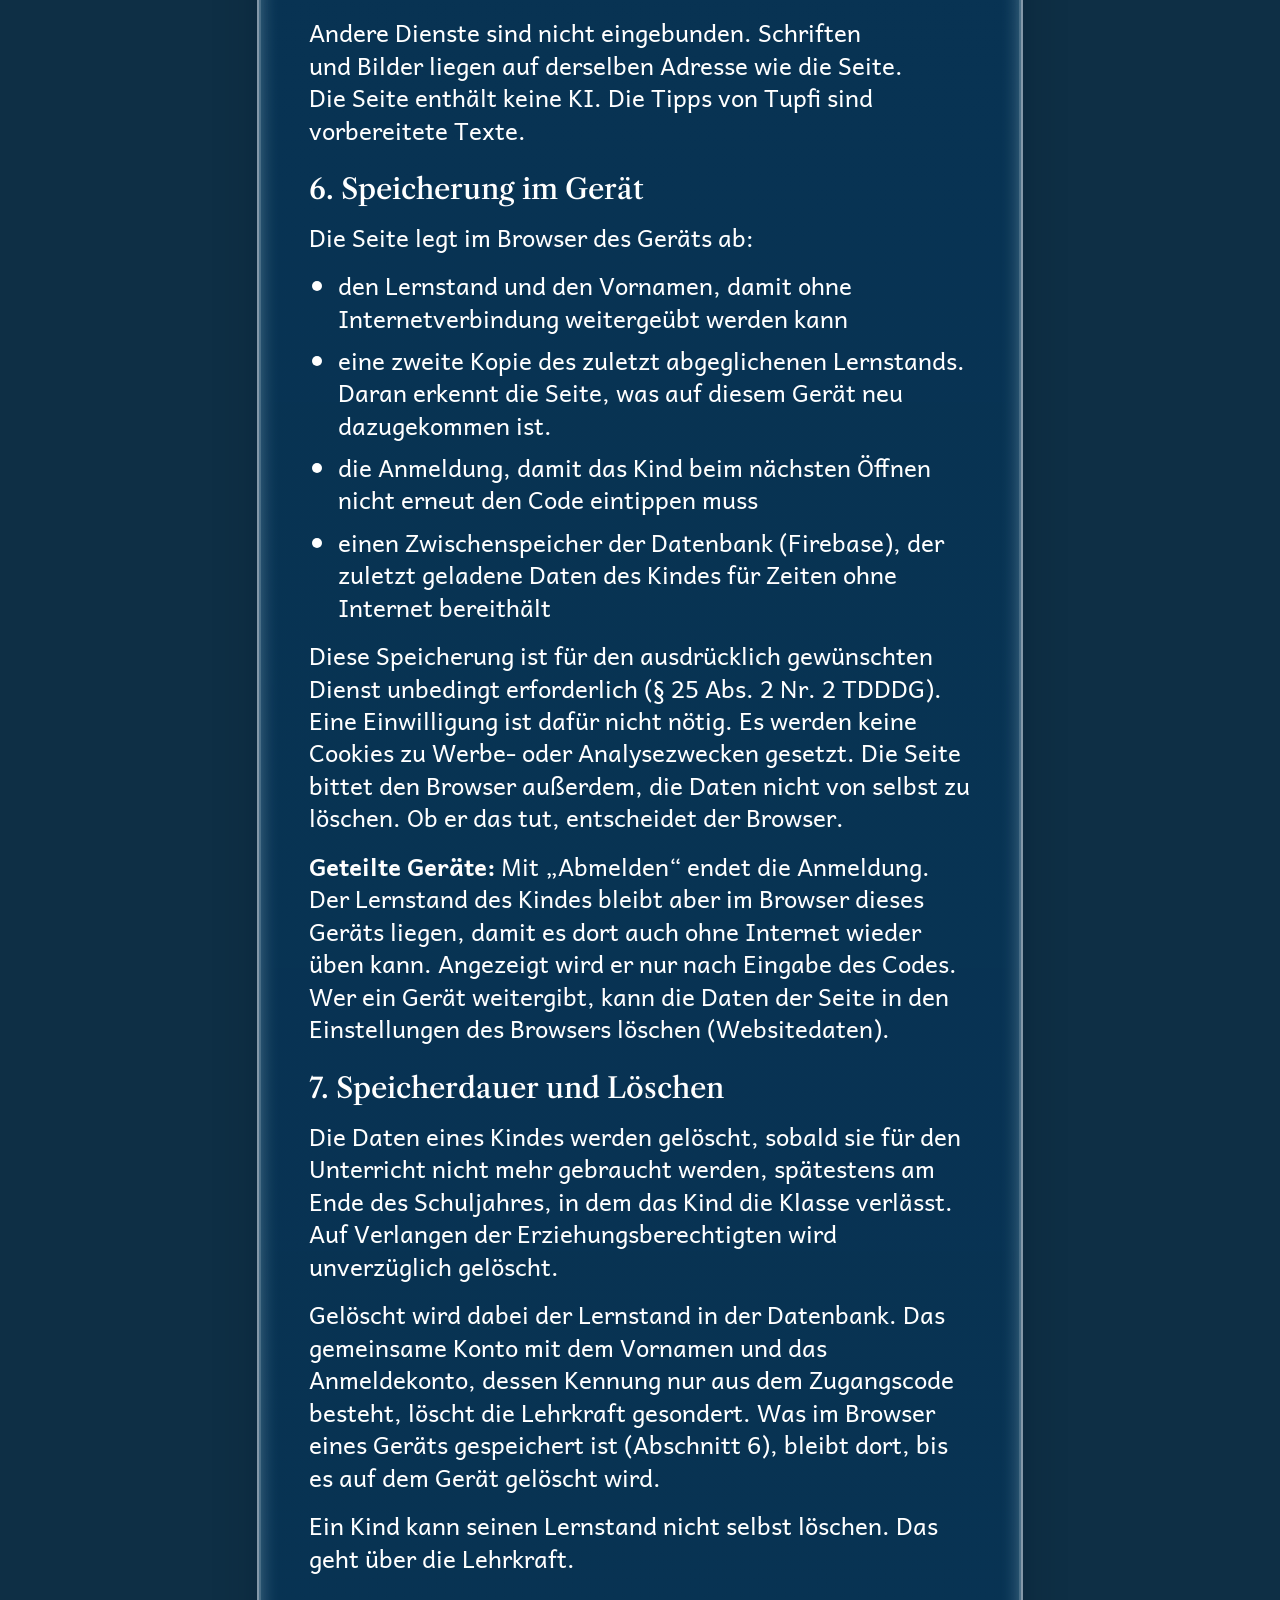
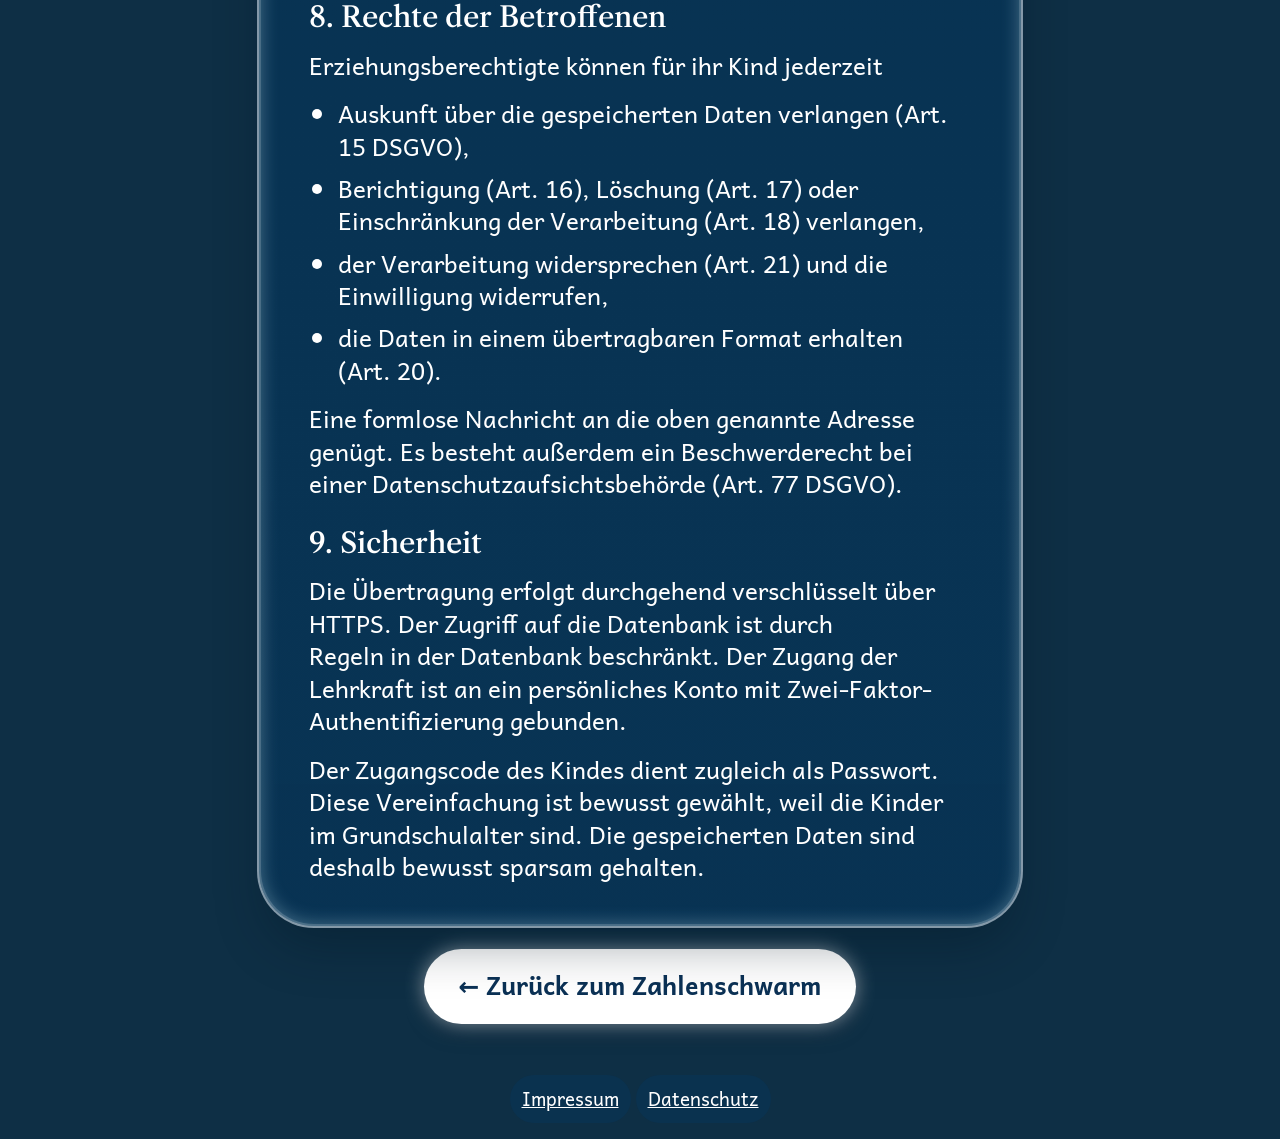
==== commit f87addb4: "Freigabe durch die Lehrkraft: „Bald offen“ statt Bereiche, wenn gesperrt (v=36) js/cloud.js liest na" ====
--- a/datenschutz.html
+++ b/datenschutz.html
@@ -11,16 +11,16 @@
   <meta name="robots" content="noindex, nofollow">
   <meta name="theme-color" content="#0e2f45">
   <title>Datenschutz – Zahlenschwarm</title>
-  <link rel="icon" href="bilder/tupfi.png?b=3">
+  <link rel="icon" href="bilder/tupfi.png?b=4">
   <link rel="manifest" href="manifest.webmanifest">
-  <link rel="apple-touch-icon" href="bilder/app-180.png?b=3">
+  <link rel="apple-touch-icon" href="bilder/app-180.png?b=4">
   <meta name="apple-mobile-web-app-capable" content="yes">
   <meta name="mobile-web-app-capable" content="yes">
   <meta name="apple-mobile-web-app-title" content="Zahlenschwarm">
   <meta name="apple-mobile-web-app-status-bar-style" content="black-translucent">
-  <link rel="stylesheet" href="schriften/schriften.css?v=34">
-  <link rel="stylesheet" href="css/tokens.css?v=34">
-  <link rel="stylesheet" href="css/zs.css?v=34">
+  <link rel="stylesheet" href="schriften/schriften.css?v=36">
+  <link rel="stylesheet" href="css/tokens.css?v=36">
+  <link rel="stylesheet" href="css/zs.css?v=36">
 </head>
 <body>
   <div class="grund" aria-hidden="true"></div>
@@ -58,7 +58,8 @@
         <li>ein achtstelliger Zugangscode, der die Anmeldung ersetzt</li>
         <li>der Zeitpunkt, an dem die Lehrkraft den Zugang freigeschaltet hat</li>
       </ul>
-      <p>Der Zahlenschwarm liest daraus nur den Vornamen, um das Kind zu begrüßen. Er ändert an diesem Konto nichts. Es werden keine Nachnamen, Geburtsdaten, Anschriften, Telefonnummern oder E-Mail-Adressen der Kinder erhoben. Für die Anmeldung legt die Seite im Hintergrund ein Konto an, dessen Kennung nur aus dem Zugangscode besteht.</p>
+      <p>Der Zahlenschwarm liest daraus den Vornamen, um das Kind zu begrüßen, und ob es ein Testzugang der Lehrkraft ist. Er ändert an diesem Konto nichts. Es werden keine Nachnamen, Geburtsdaten, Anschriften, Telefonnummern oder E-Mail-Adressen der Kinder erhoben. Für die Anmeldung legt die Seite im Hintergrund ein Konto an, dessen Kennung nur aus dem Zugangscode besteht.</p>
+      <p>Nach der Anmeldung fragt der Zahlenschwarm außerdem in der Datenbank nach, ob die Lehrkraft ihn für die Klasse freigegeben hat. Dieses Dokument enthält keine Daten von Kindern.</p>
 
       <h3>Der Lernstand im Zahlenschwarm</h3>
       <p>Unter dem Zugangscode speichert der Zahlenschwarm:</p>
--- a/css/zs.css
+++ b/css/zs.css
@@ -30,10 +30,10 @@
 .grund {
   position: fixed; inset: 0; z-index: -3;
   /* Ersatz, solange das Bild lädt: oben hell, damit Navy sofort lesbar ist */
-  background: url(../bilder/grund-hoch.webp?b=3) 50% 0 / cover no-repeat, var(--grund-ersatz);
+  background: url(../bilder/grund-hoch.webp?b=4) 50% 0 / cover no-repeat, var(--grund-ersatz);
 }
 @media (orientation: landscape) {
-  .grund { background-image: url(../bilder/grund-quer.webp?b=3), var(--grund-ersatz); }
+  .grund { background-image: url(../bilder/grund-quer.webp?b=4), var(--grund-ersatz); }
 }
 .licht {
   position: fixed; z-index: -2; pointer-events: none;
@@ -118,6 +118,10 @@
 .mitte form { width: 100%; display: flex; flex-direction: column; align-items: center; gap: calc(18 * var(--s)); }
 .mitte input[type="text"] { margin-top: 0; text-align: center; }
 .mitte .knopfreihe { justify-content: center; }
+
+/* ---------- Plattform gesperrt („Bald offen“, Lehrerbereich des Perlentauchers, 21.11.2026) ---------- */
+.zu h2 { display: flex; align-items: center; justify-content: center; gap: 0.45em; }
+.zu .schloss { flex: none; width: 0.9em; height: 0.9em; fill: none; stroke: currentColor; stroke-width: 1.6; stroke-linecap: round; stroke-linejoin: round; }
 
 /* ---------- Bereiche auf der Startseite ---------- */
 .bereiche-block { width: var(--fenster-breite); display: flex; flex-direction: column; align-items: center; gap: var(--abstand); text-align: center; }
@@ -428,24 +432,24 @@
 /* Kein Doppeltipp-Zoom in Safari (Kinder tippen Knöpfe schnell hintereinander, Safari zoomte dann).
    Zoomen mit zwei Fingern bleibt möglich. Flächen zum Ziehen oder Malen behalten ihr eigenes touch-action. (12.11.2026) */
 html, body, button, a, input, label, summary, select, textarea { touch-action: manipulation; }
-
-/* Erwachsenenbereich wie bei den Riff-Akten (Ingo, 15.11.2026): zugeklappt eine kleine Nebelglas-Pille
-   mit Pfeil links, damit Kinder nicht hineintippen; aufgeklappt das Glasfenster wie bisher. */
-.erwachsene-bereich { width: var(--fenster-breite); max-width: 100%; margin-inline: auto; display: flex; flex-direction: column; align-items: center; gap: 10px; }
-.erwachsene-bereich .erwachsene { width: 100%; }
-.erwachsene-bereich .erwachsene:not([open]) {
-  width: fit-content; max-width: 100%; border-radius: 999px; background: rgba(10, 52, 84, 0.7); box-shadow: none; border: 0;
-  -webkit-backdrop-filter: blur(5px); backdrop-filter: blur(5px);
-}
-.erwachsene-bereich .erwachsene:not([open])::before, .erwachsene-bereich .erwachsene:not([open])::after { display: none; }
-.erwachsene summary { justify-content: flex-start; gap: .55em; }
-.erwachsene-bereich .erwachsene:not([open]) summary { min-height: 48px; padding: 0 1.1em; border-radius: 999px; }
-.erwachsene-bereich .erwachsene:not([open]) summary h2 { font-family: inherit; font-weight: 700; font-size: 16px; }
-.erwachsene summary::after { display: none; }
-.erwachsene summary::before {
-  content: ""; flex: none; width: .55em; height: .55em; margin-right: .15em;
-  border-right: 2.5px solid currentColor; border-bottom: 2.5px solid currentColor;
-  transform: rotate(-45deg); transition: transform .2s ease;
-}
-.erwachsene[open] summary::before { transform: rotate(45deg); }
-@media (prefers-reduced-motion: reduce) { .erwachsene summary::before { transition: none; } }
+
+/* Erwachsenenbereich wie bei den Riff-Akten (Ingo, 15.11.2026): zugeklappt eine kleine Nebelglas-Pille
+   mit Pfeil links, damit Kinder nicht hineintippen; aufgeklappt das Glasfenster wie bisher. */
+.erwachsene-bereich { width: var(--fenster-breite); max-width: 100%; margin-inline: auto; display: flex; flex-direction: column; align-items: center; gap: 10px; }
+.erwachsene-bereich .erwachsene { width: 100%; }
+.erwachsene-bereich .erwachsene:not([open]) {
+  width: fit-content; max-width: 100%; border-radius: 999px; background: rgba(10, 52, 84, 0.7); box-shadow: none; border: 0;
+  -webkit-backdrop-filter: blur(5px); backdrop-filter: blur(5px);
+}
+.erwachsene-bereich .erwachsene:not([open])::before, .erwachsene-bereich .erwachsene:not([open])::after { display: none; }
+.erwachsene summary { justify-content: flex-start; gap: .55em; }
+.erwachsene-bereich .erwachsene:not([open]) summary { min-height: 48px; padding: 0 1.1em; border-radius: 999px; }
+.erwachsene-bereich .erwachsene:not([open]) summary h2 { font-family: inherit; font-weight: 700; font-size: 16px; }
+.erwachsene summary::after { display: none; }
+.erwachsene summary::before {
+  content: ""; flex: none; width: .55em; height: .55em; margin-right: .15em;
+  border-right: 2.5px solid currentColor; border-bottom: 2.5px solid currentColor;
+  transform: rotate(-45deg); transition: transform .2s ease;
+}
+.erwachsene[open] summary::before { transform: rotate(45deg); }
+@media (prefers-reduced-motion: reduce) { .erwachsene summary::before { transition: none; } }
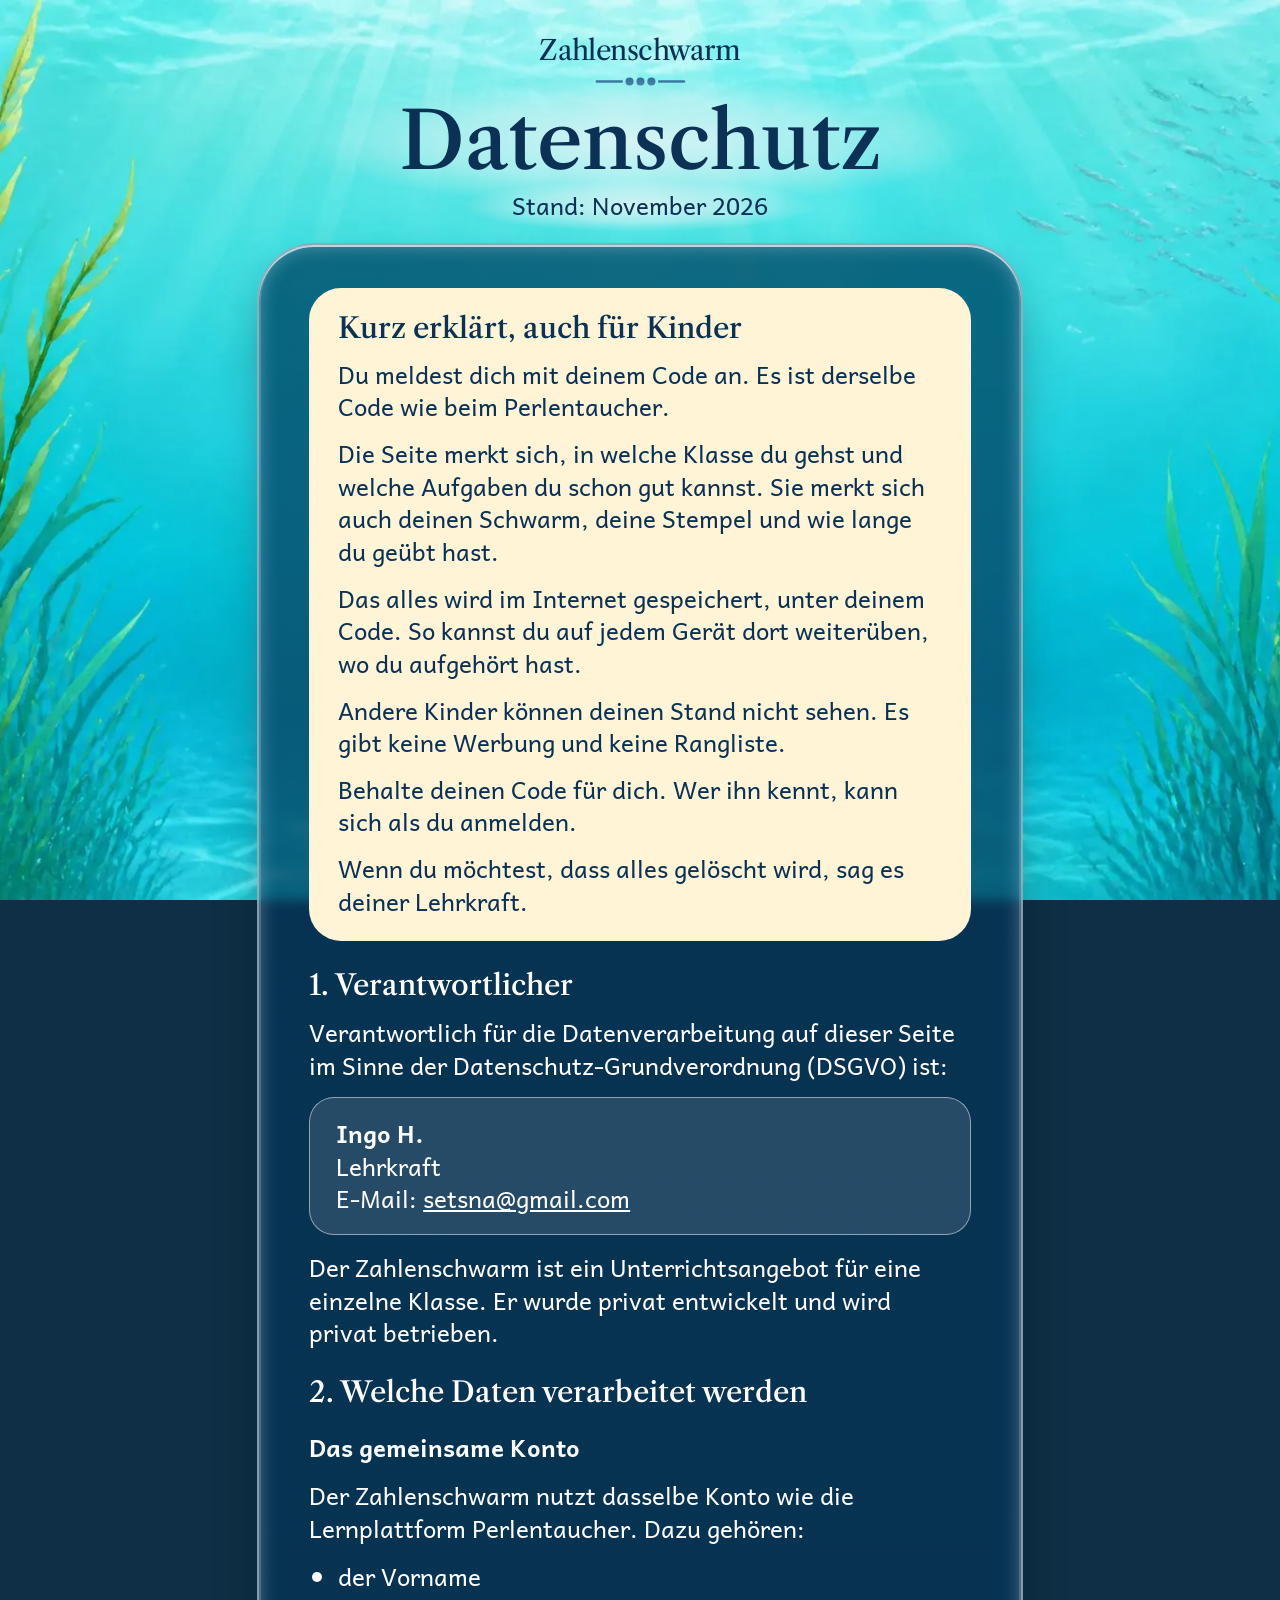
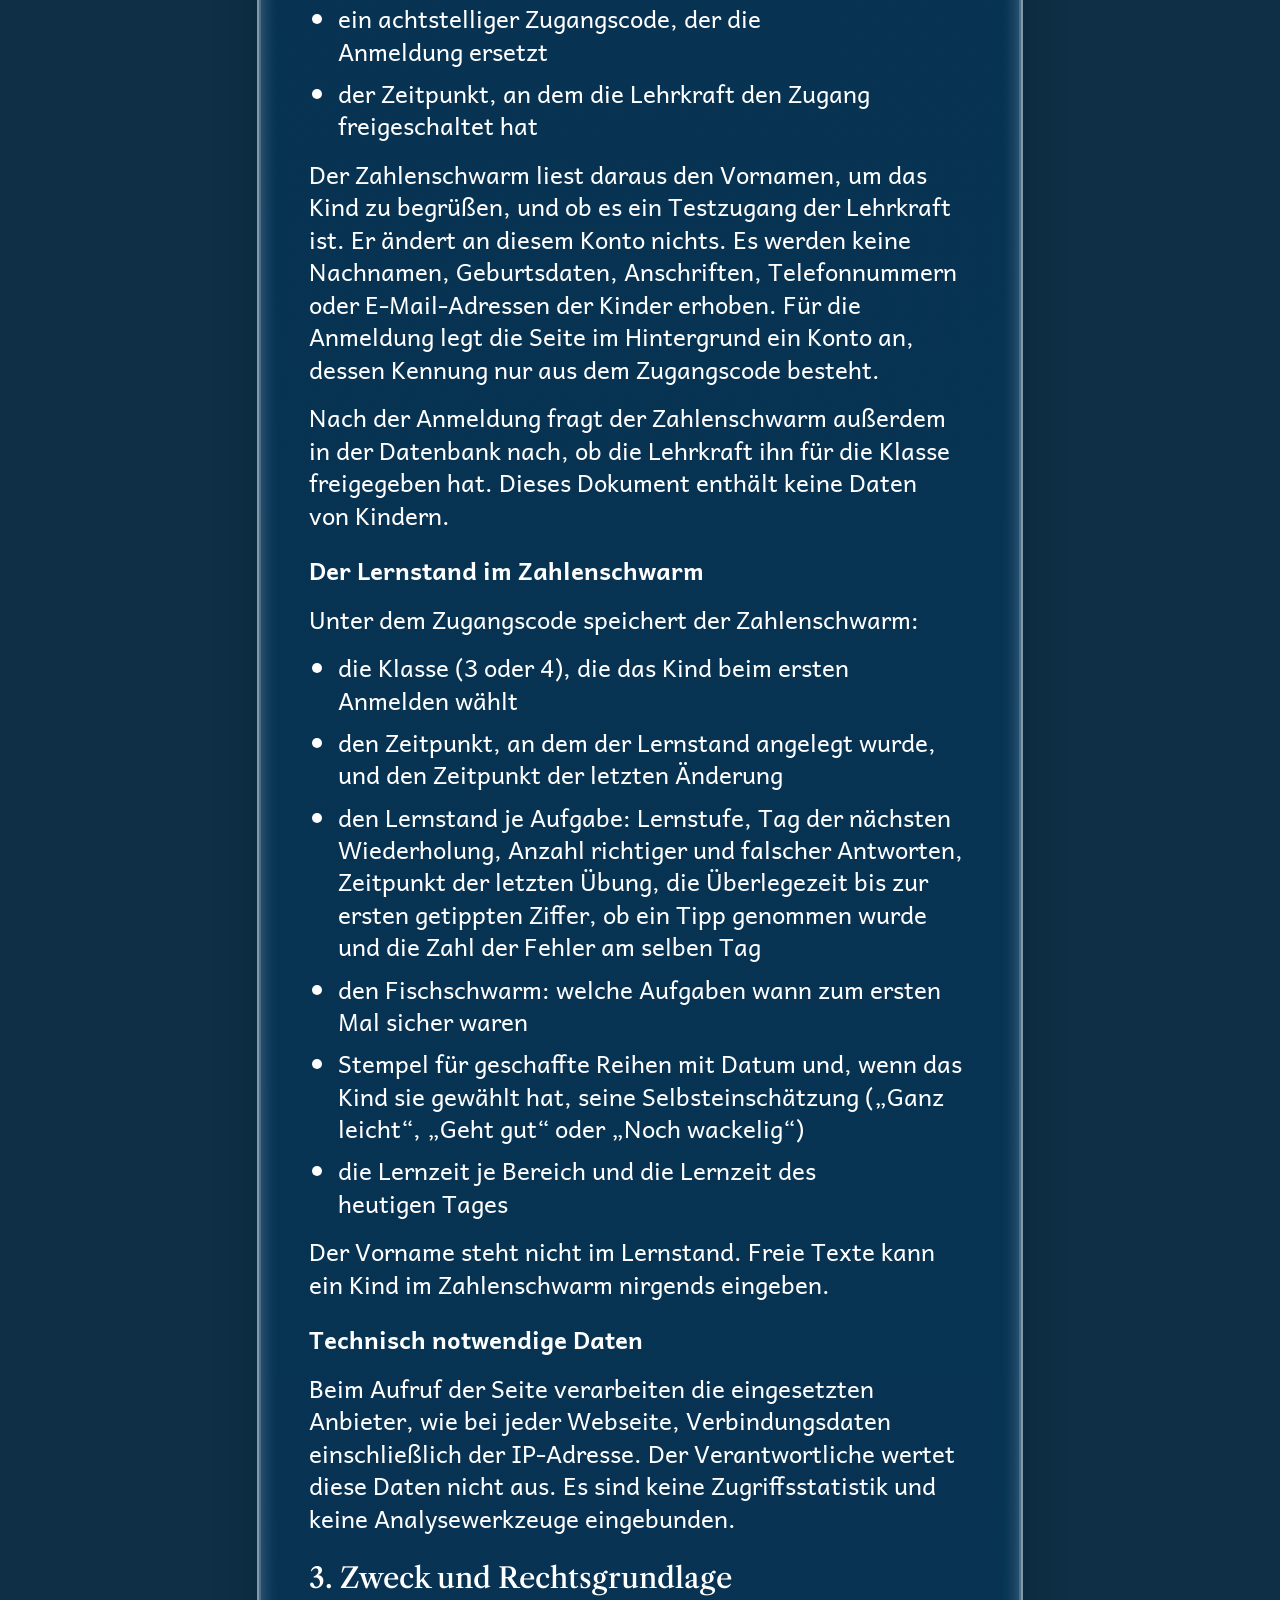
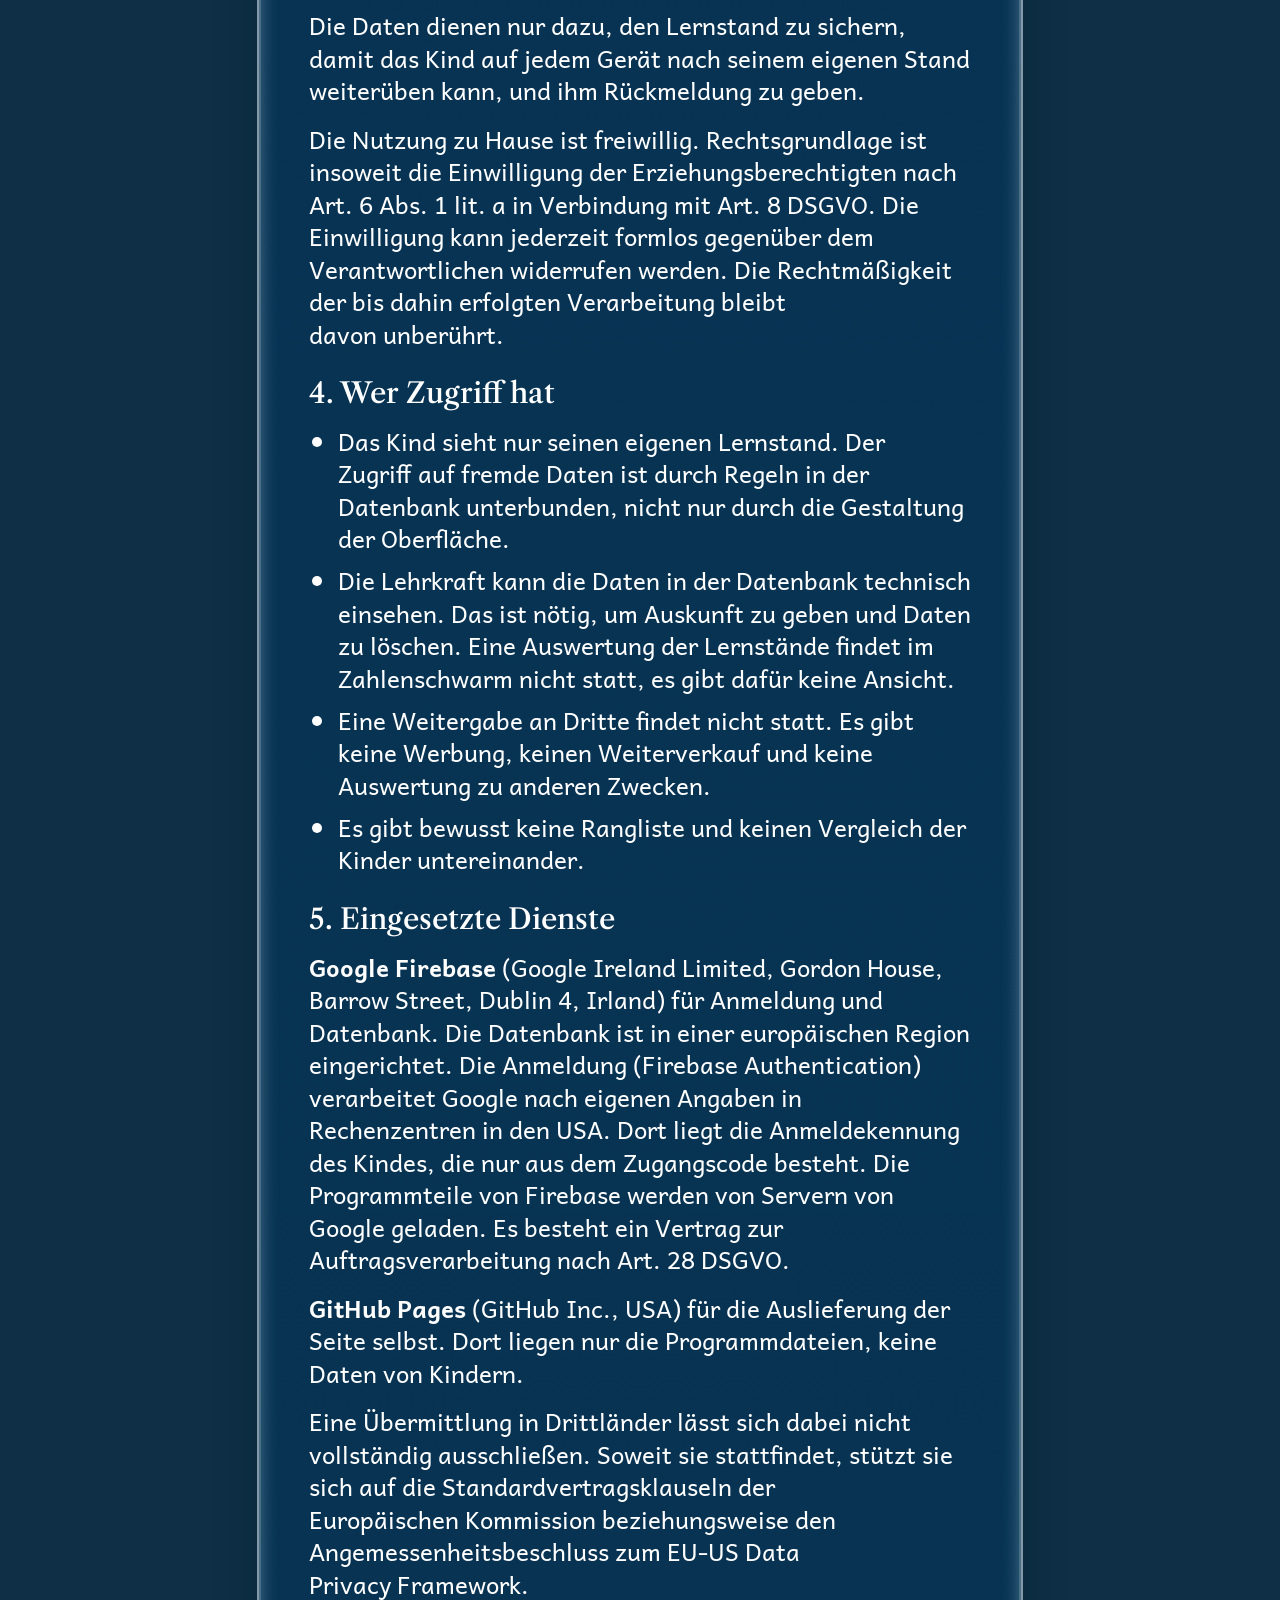
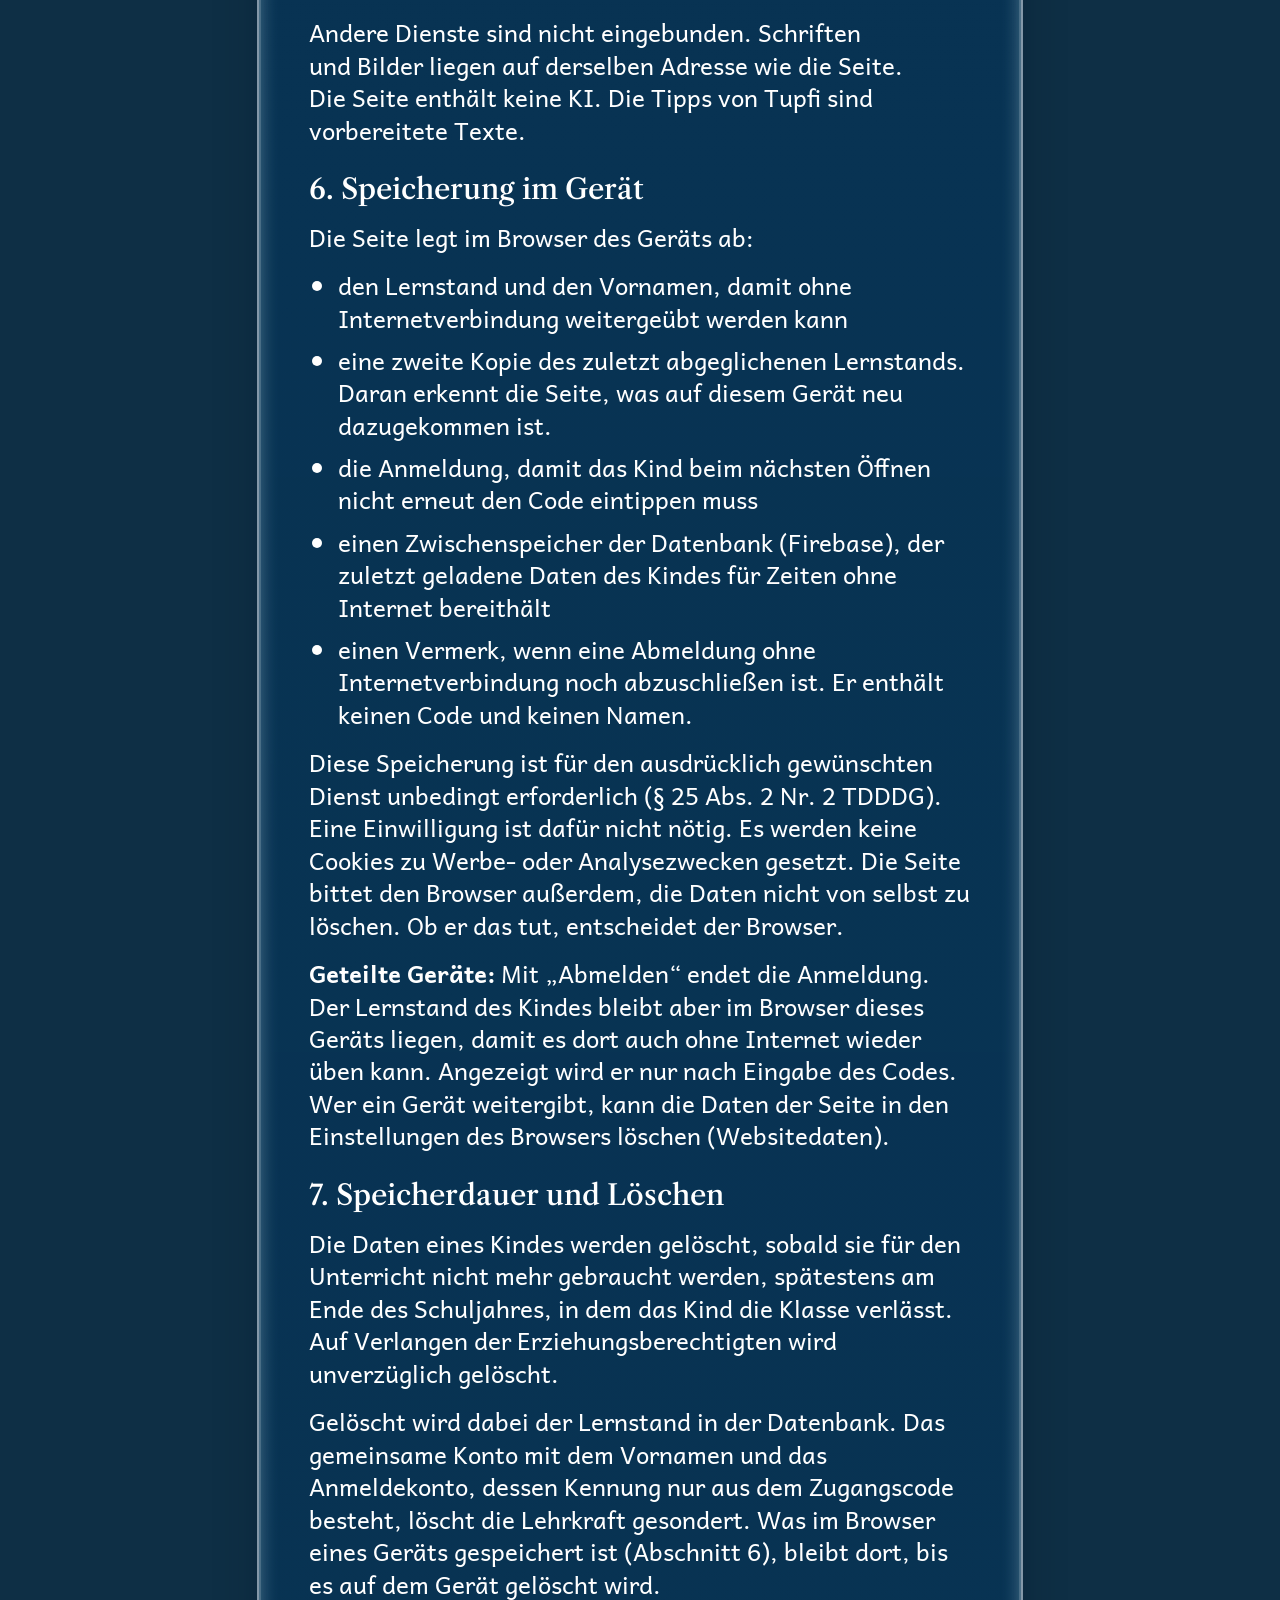
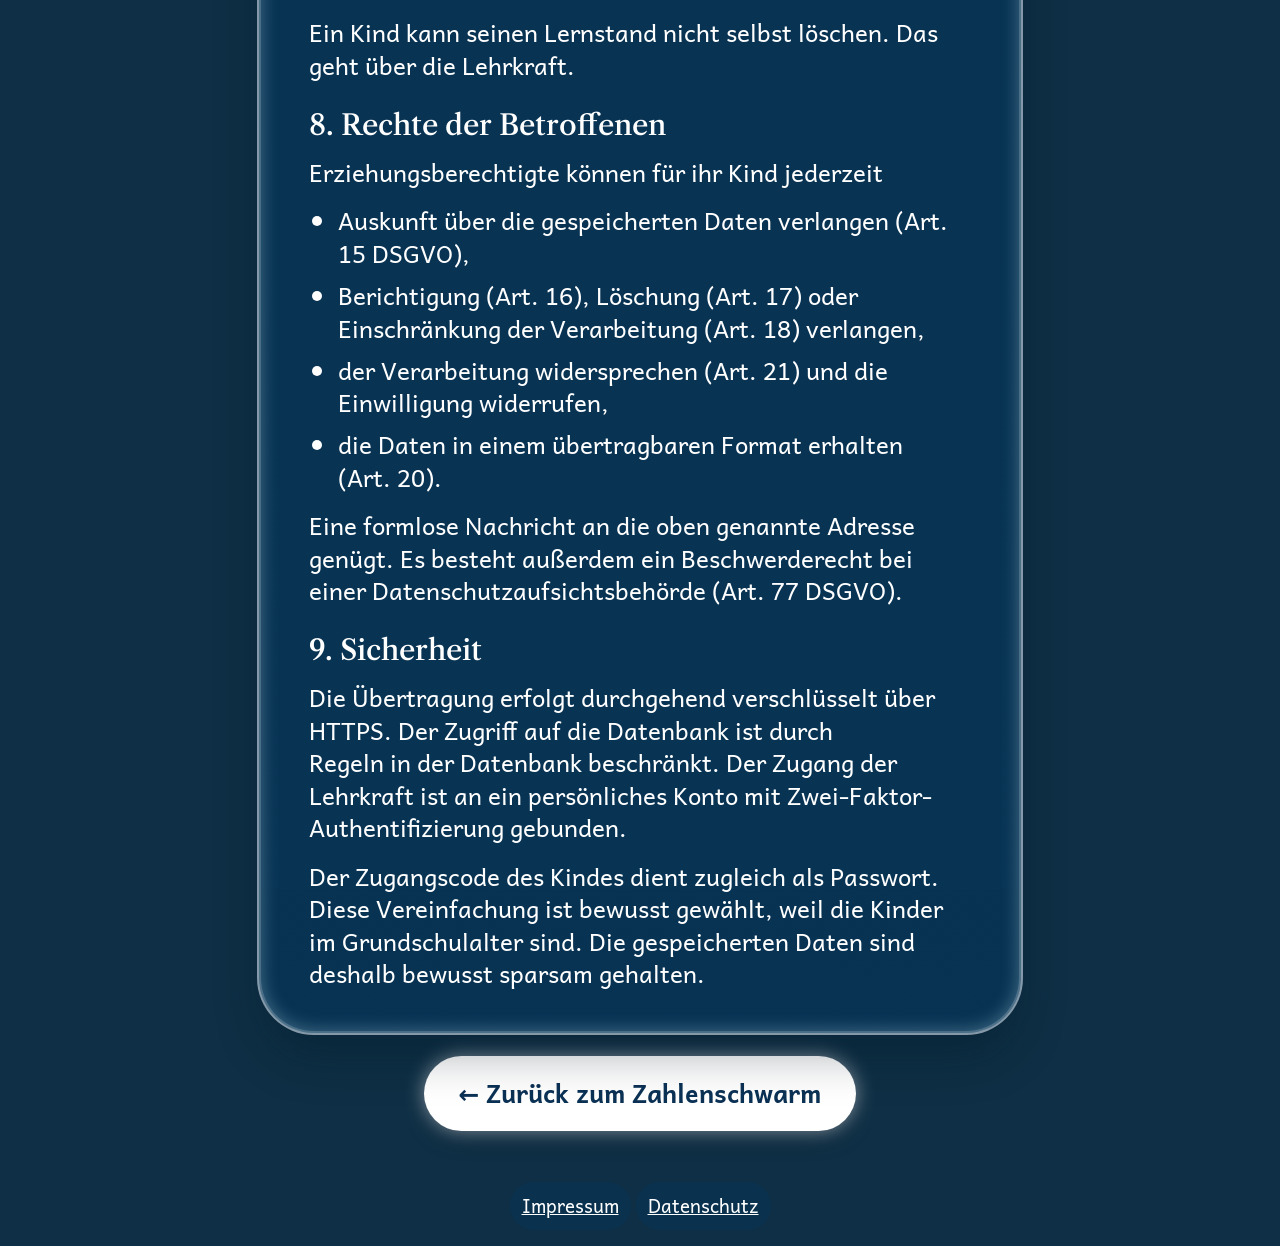
==== commit 76372102: "Abmelden gilt auch, wenn Firebase nicht geladen wurde: Vermerk auf dem Gerät (v=37) Kam Firebase in " ====
--- a/datenschutz.html
+++ b/datenschutz.html
@@ -18,9 +18,9 @@
   <meta name="mobile-web-app-capable" content="yes">
   <meta name="apple-mobile-web-app-title" content="Zahlenschwarm">
   <meta name="apple-mobile-web-app-status-bar-style" content="black-translucent">
-  <link rel="stylesheet" href="schriften/schriften.css?v=36">
-  <link rel="stylesheet" href="css/tokens.css?v=36">
-  <link rel="stylesheet" href="css/zs.css?v=36">
+  <link rel="stylesheet" href="schriften/schriften.css?v=37">
+  <link rel="stylesheet" href="css/tokens.css?v=37">
+  <link rel="stylesheet" href="css/zs.css?v=37">
 </head>
 <body>
   <div class="grund" aria-hidden="true"></div>
@@ -101,6 +101,7 @@
         <li>eine zweite Kopie des zuletzt abgeglichenen Lernstands. Daran erkennt die Seite, was auf diesem Gerät neu dazugekommen ist.</li>
         <li>die Anmeldung, damit das Kind beim nächsten Öffnen nicht erneut den Code eintippen muss</li>
         <li>einen Zwischenspeicher der Datenbank (Firebase), der zuletzt geladene Daten des Kindes für Zeiten ohne Internet bereithält</li>
+        <li>einen Vermerk, wenn eine Abmeldung ohne Internetverbindung noch abzuschließen ist. Er enthält keinen Code und keinen Namen.</li>
       </ul>
       <p>Diese Speicherung ist für den ausdrücklich gewünschten Dienst unbedingt erforderlich (§ 25 Abs. 2 Nr. 2 TDDDG). Eine Einwilligung ist dafür nicht nötig. Es werden keine Cookies zu Werbe- oder Analysezwecken gesetzt. Die Seite bittet den Browser außerdem, die Daten nicht von selbst zu löschen. Ob er das tut, entscheidet der Browser.</p>
       <p><b>Geteilte Geräte:</b> Mit „Abmelden“ endet die Anmeldung. Der Lernstand des Kindes bleibt aber im Browser dieses Geräts liegen, damit es dort auch ohne Internet wieder üben kann. Angezeigt wird er nur nach Eingabe des Codes. Wer ein Gerät weitergibt, kann die Daten der Seite in den Einstellungen des Browsers löschen (Websitedaten).</p>
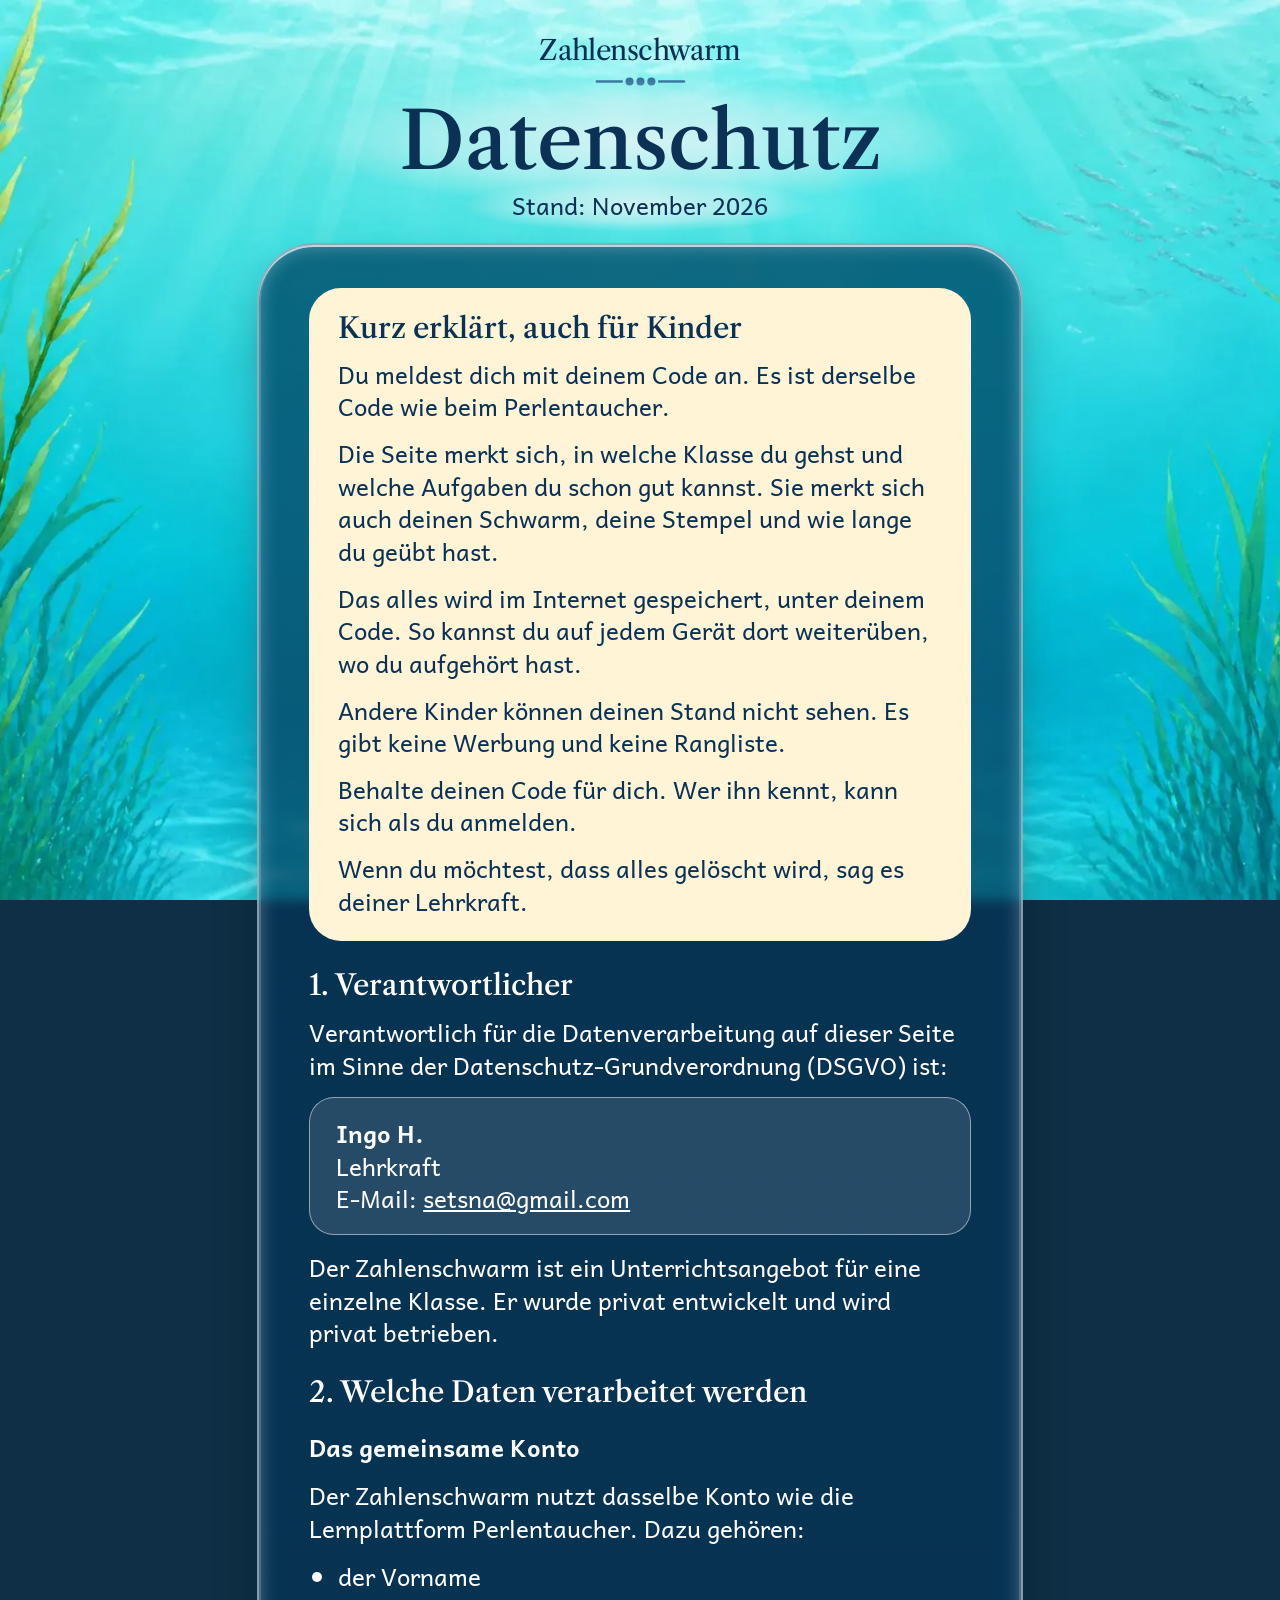
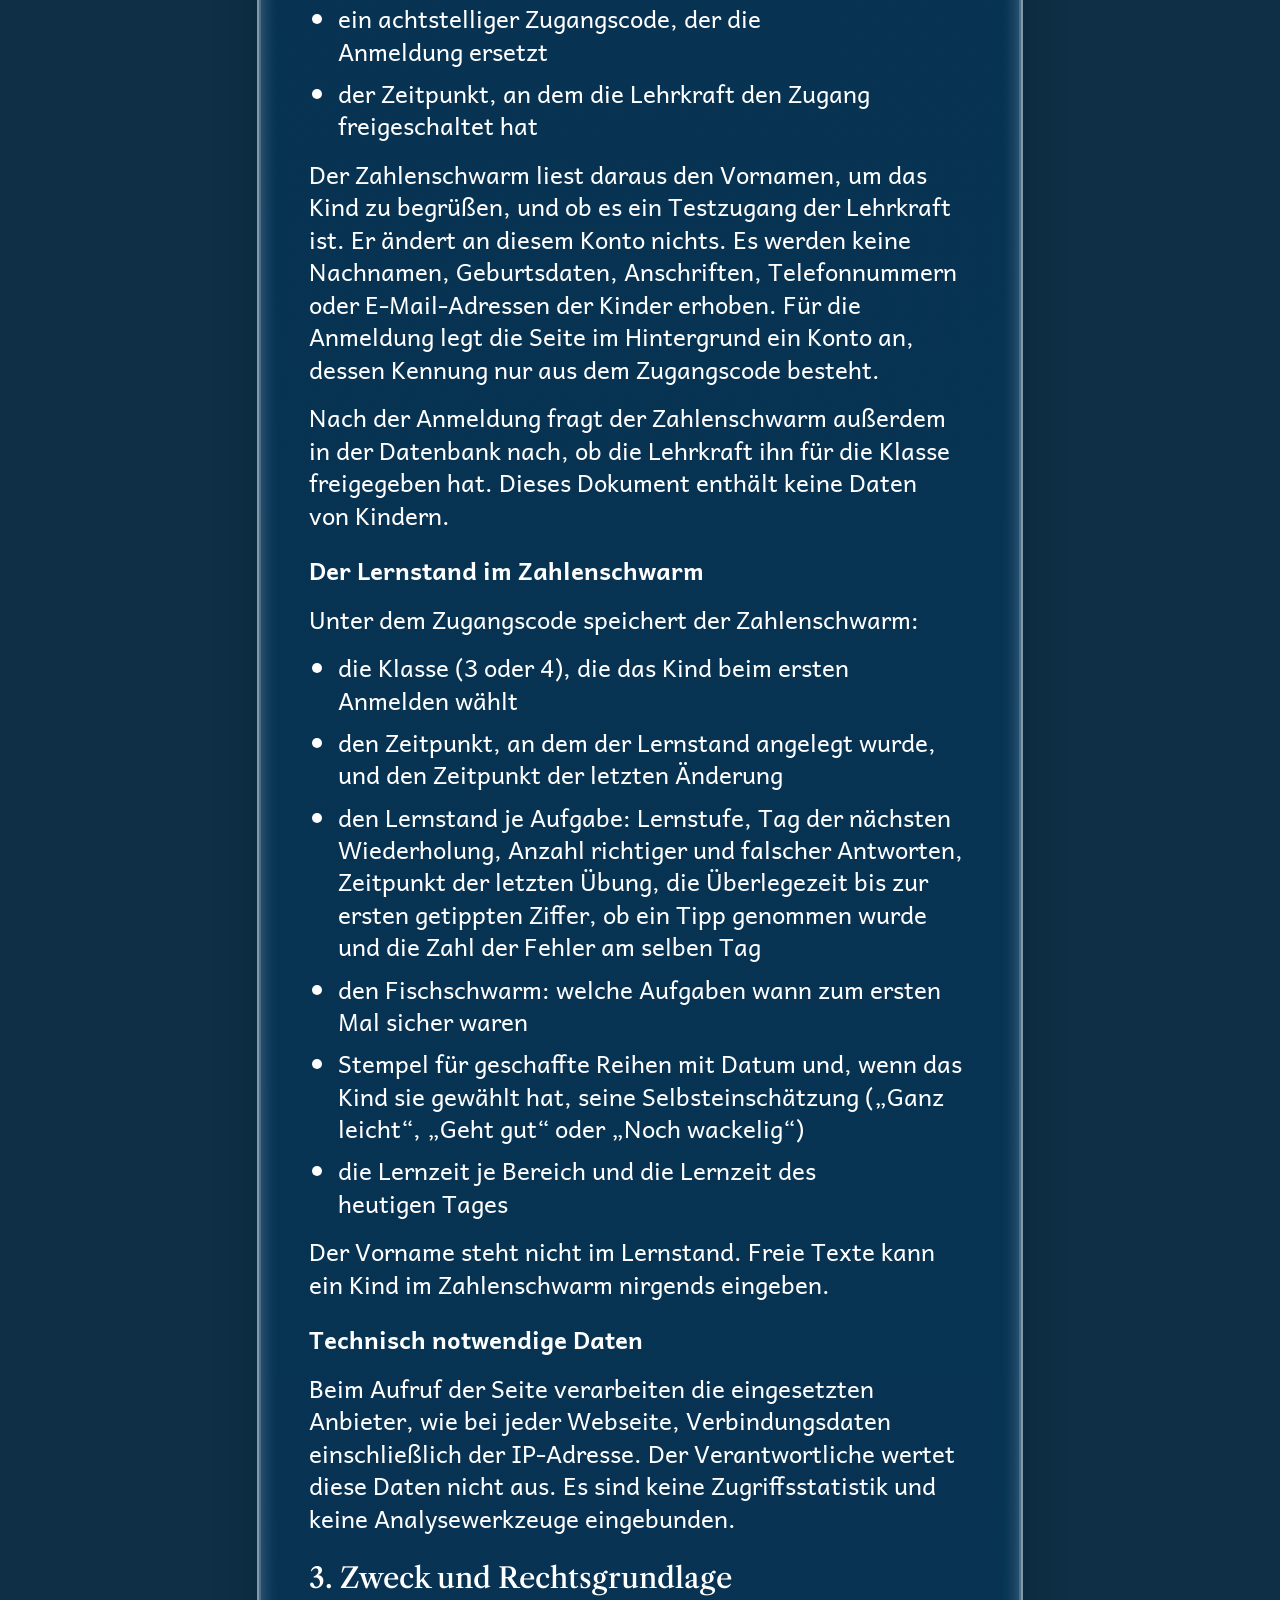
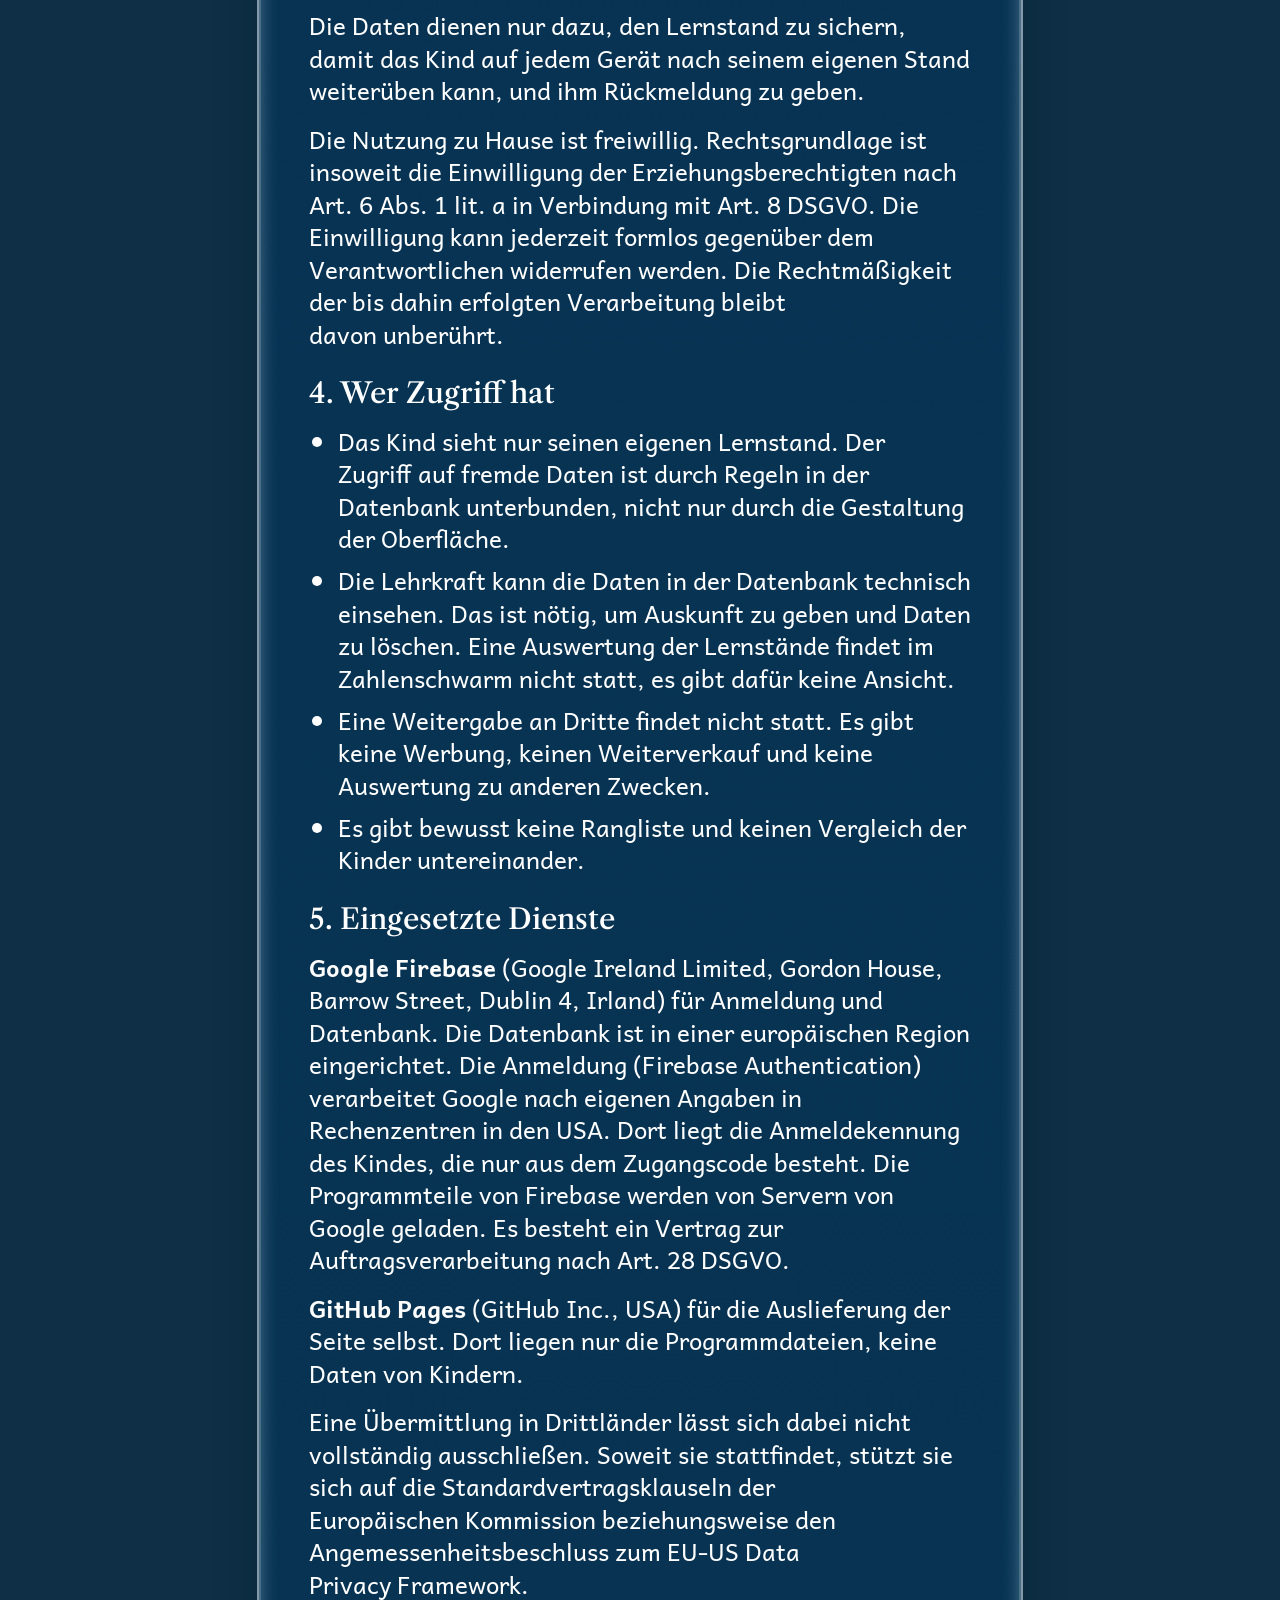
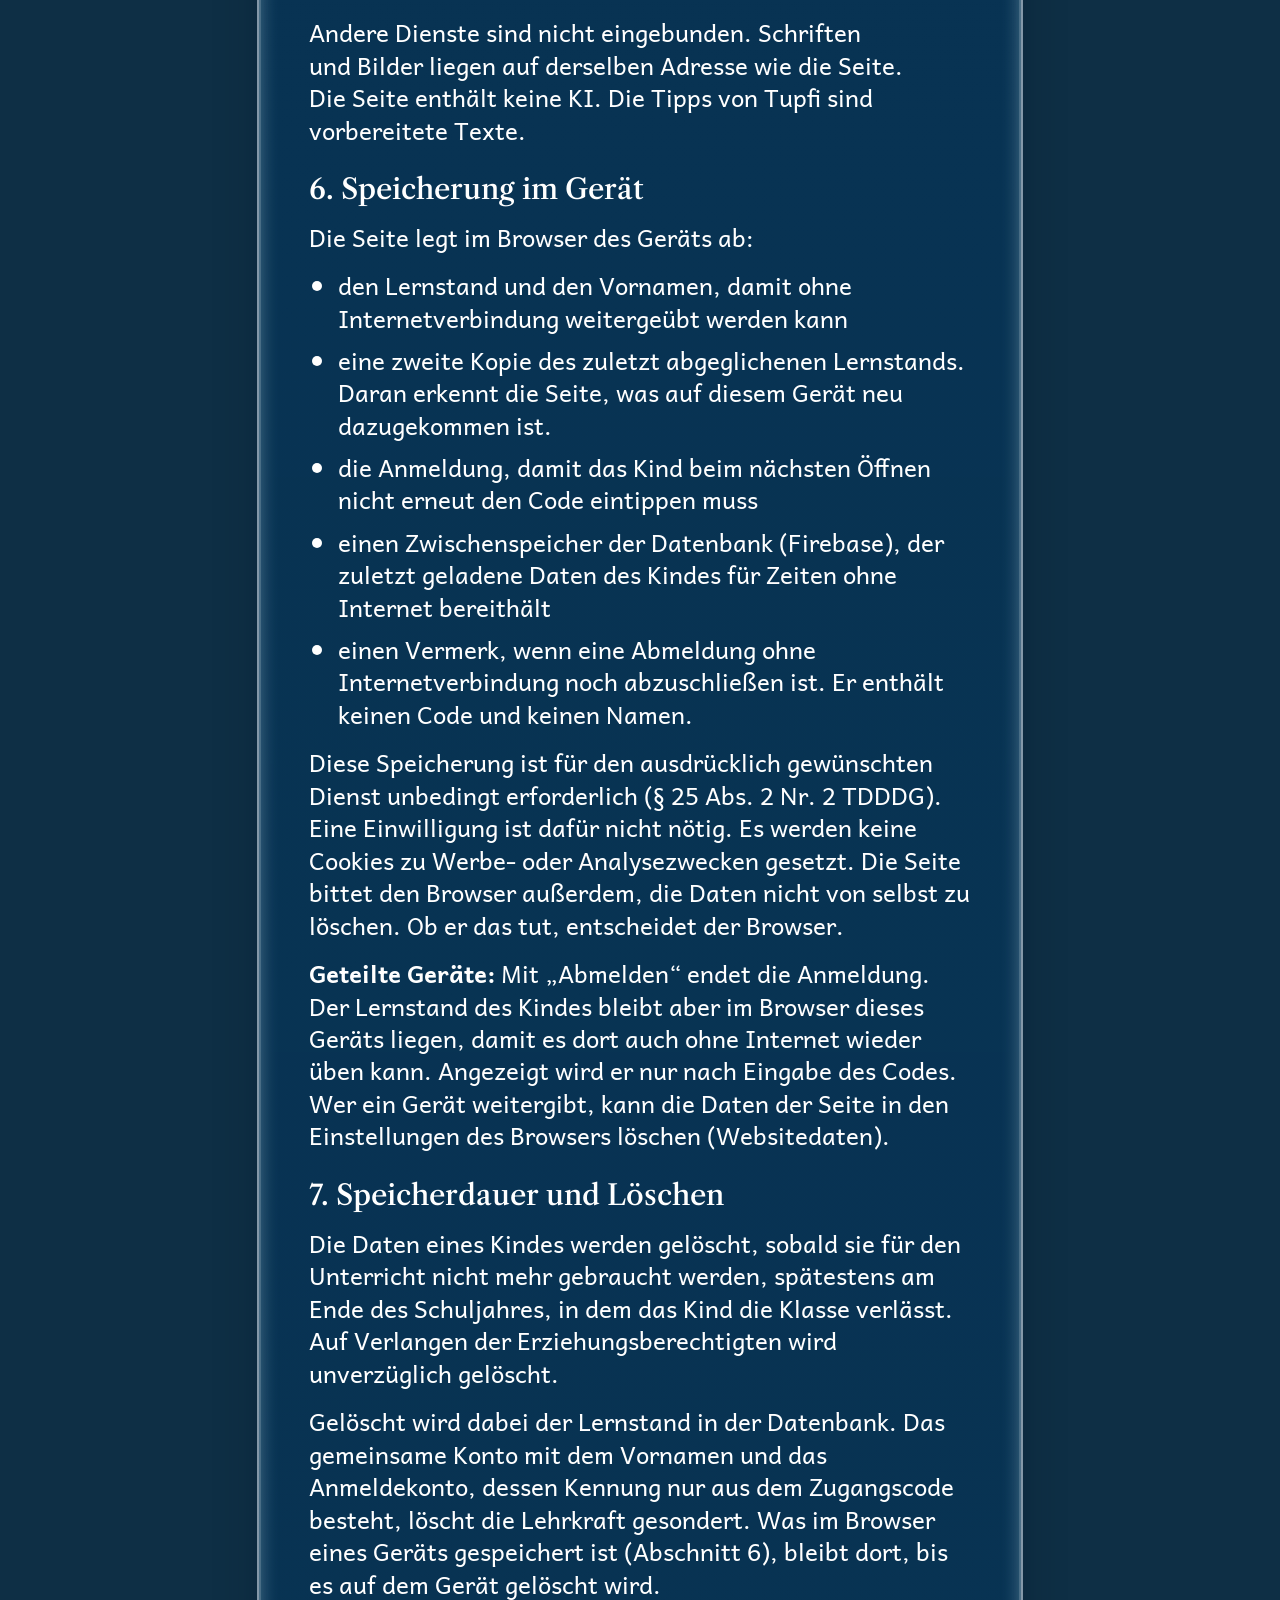
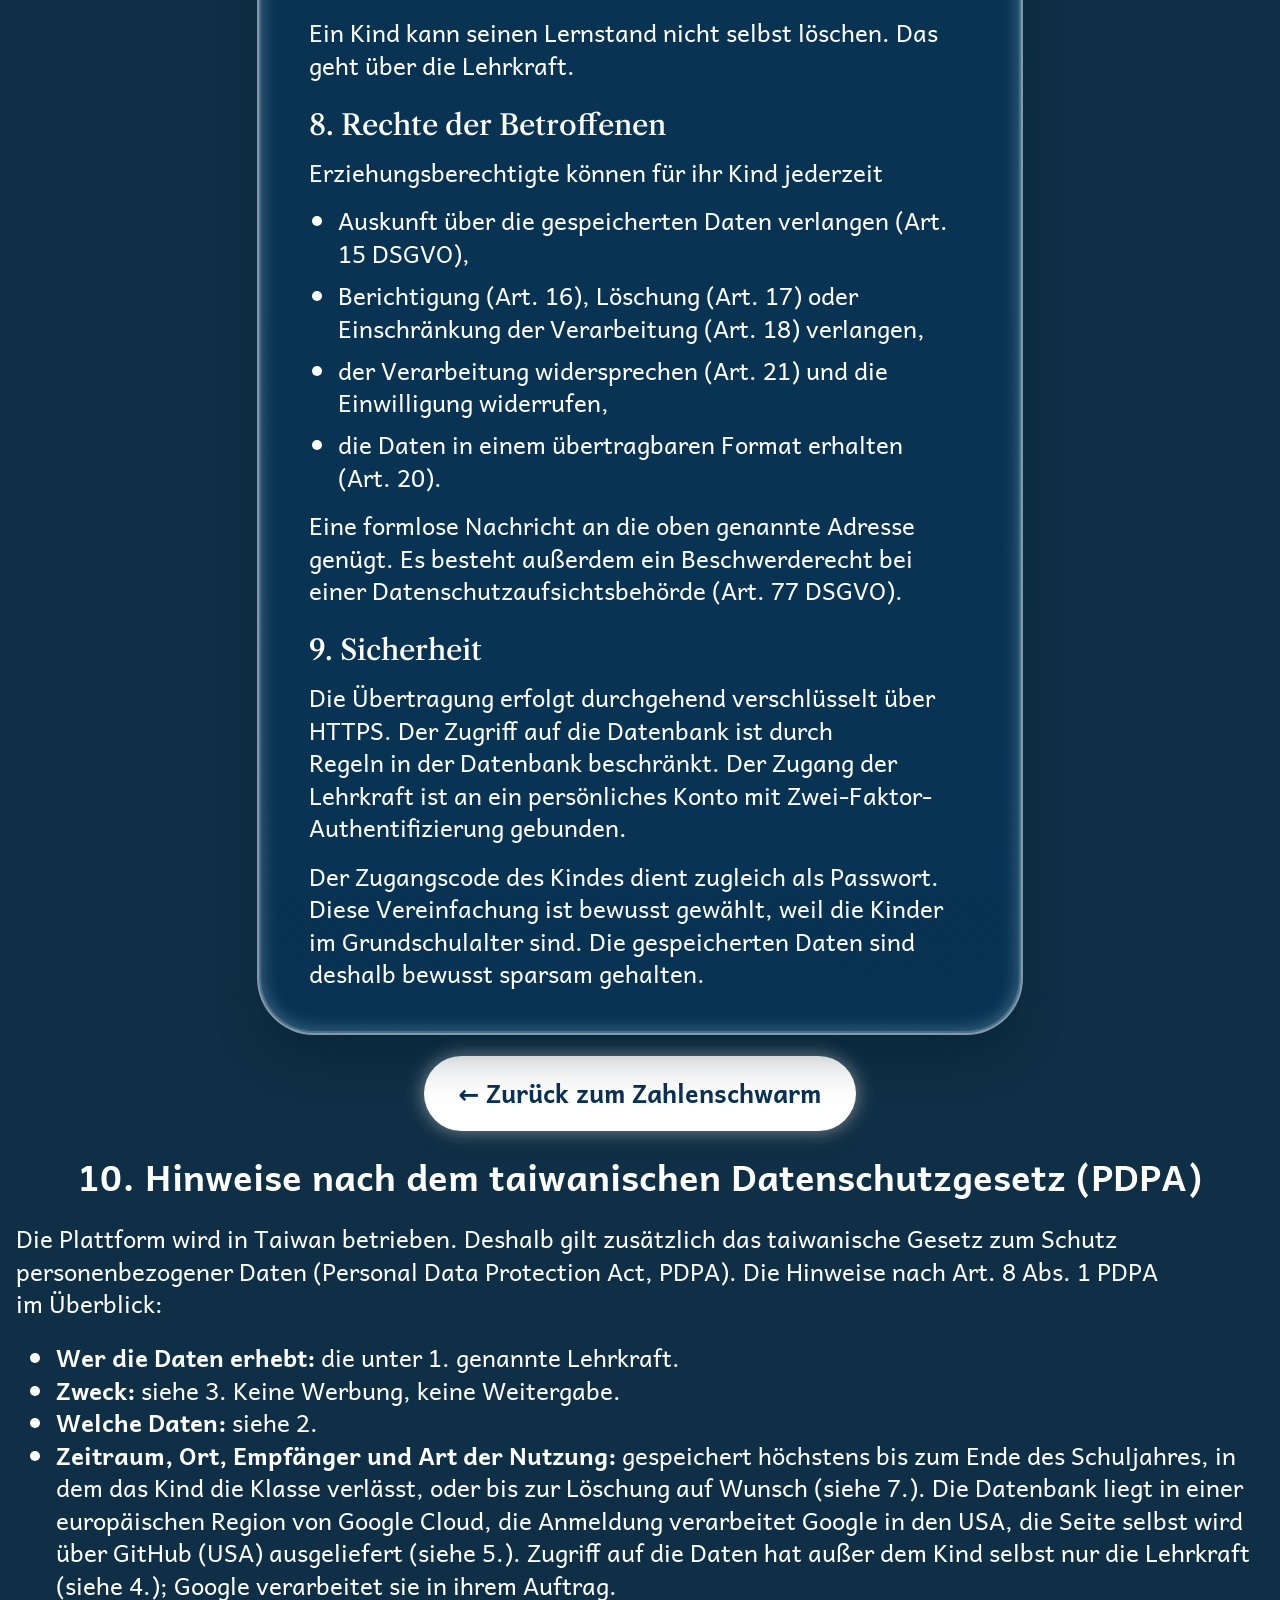
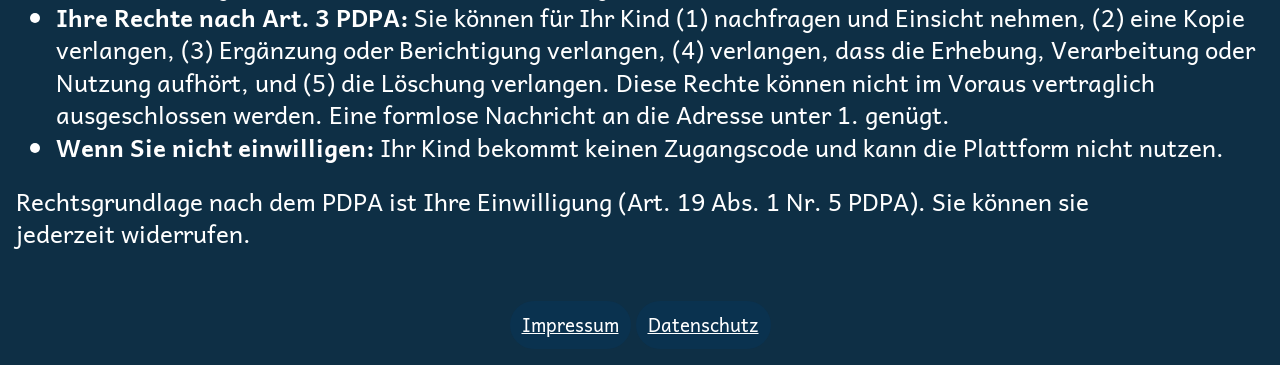
==== commit 23ac061c: "Datenschutz: Hinweise nach dem taiwanischen Datenschutzgesetz (PDPA Art. 8, Rechte nach Art. 3) Co-A" ====
--- a/datenschutz.html
+++ b/datenschutz.html
@@ -127,6 +127,34 @@
     </section>
 
     <p><a class="knopf" href="index.html">← Zurück zum Zahlenschwarm</a></p>
+
+      <h2>10. Hinweise nach dem taiwanischen Datenschutzgesetz (PDPA)</h2>
+      <p>Die Plattform wird in Taiwan betrieben. Deshalb gilt zusätzlich das
+        taiwanische Gesetz zum Schutz personenbezogener Daten (Personal Data
+        Protection Act, PDPA). Die Hinweise nach Art. 8 Abs. 1 PDPA im Überblick:</p>
+      <ul>
+        <li><b>Wer die Daten erhebt:</b> die unter 1. genannte Lehrkraft.</li>
+        <li><b>Zweck:</b> siehe 3. Keine Werbung, keine Weitergabe.</li>
+        <li><b>Welche Daten:</b> siehe 2.</li>
+        <li><b>Zeitraum, Ort, Empfänger und Art der Nutzung:</b> gespeichert
+          höchstens bis zum Ende des Schuljahres, in dem das Kind die Klasse
+          verlässt, oder bis zur Löschung auf Wunsch (siehe 7.). Die Datenbank
+          liegt in einer europäischen Region von Google Cloud, die Anmeldung
+          verarbeitet Google in den USA, die Seite selbst wird über GitHub (USA)
+          ausgeliefert (siehe 5.). Zugriff auf die Daten hat außer dem Kind
+          selbst nur die Lehrkraft (siehe 4.); Google verarbeitet sie in ihrem Auftrag.</li>
+        <li><b>Ihre Rechte nach Art. 3 PDPA:</b> Sie können für Ihr Kind
+          (1) nachfragen und Einsicht nehmen, (2) eine Kopie verlangen,
+          (3) Ergänzung oder Berichtigung verlangen, (4) verlangen, dass die
+          Erhebung, Verarbeitung oder Nutzung aufhört, und (5) die Löschung
+          verlangen. Diese Rechte können nicht im Voraus vertraglich
+          ausgeschlossen werden. Eine formlose Nachricht an die Adresse unter 1.
+          genügt.</li>
+        <li><b>Wenn Sie nicht einwilligen:</b> Ihr Kind bekommt keinen
+          Zugangscode und kann die Plattform nicht nutzen.</li>
+      </ul>
+      <p>Rechtsgrundlage nach dem PDPA ist Ihre Einwilligung (Art. 19 Abs. 1
+        Nr. 5 PDPA). Sie können sie jederzeit widerrufen.</p>
   </main>
   <footer class="fuss"><a href="impressum.html">Impressum</a> <a href="datenschutz.html" aria-current="page">Datenschutz</a></footer>
 </body>
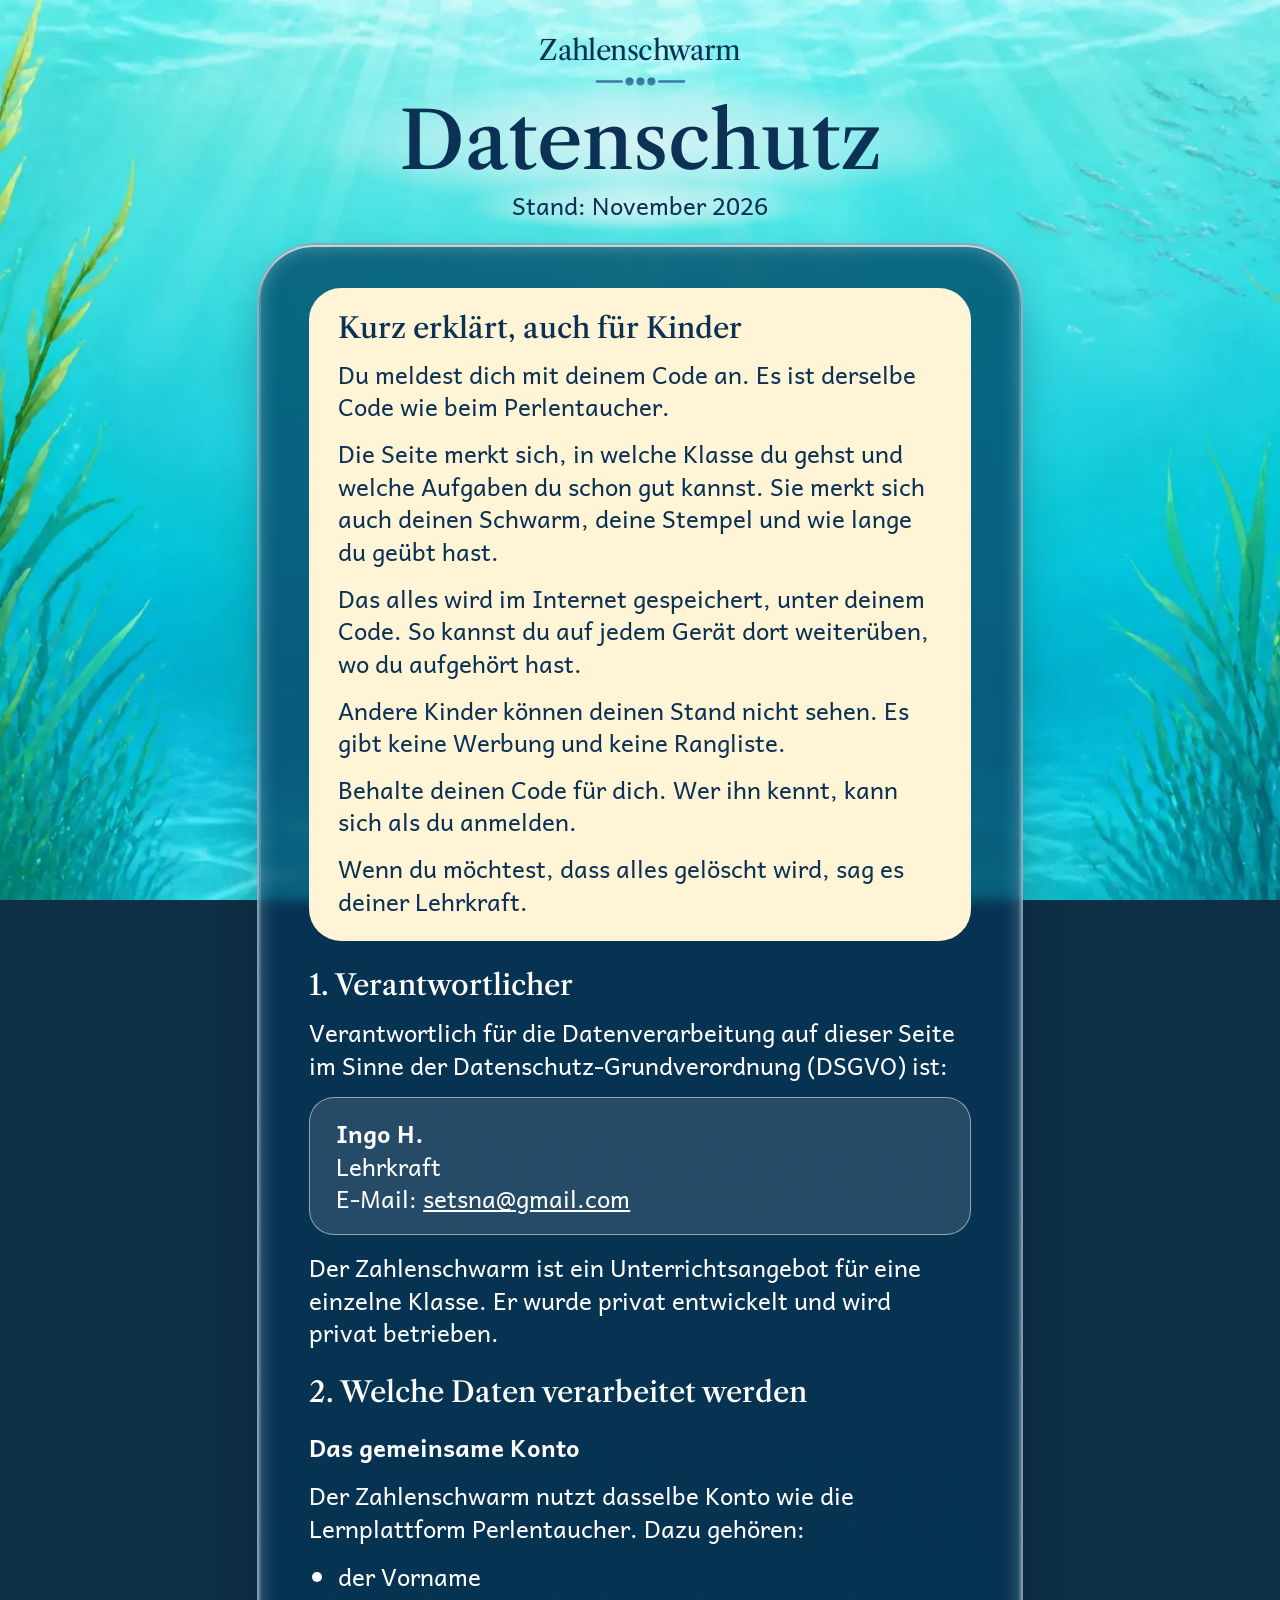
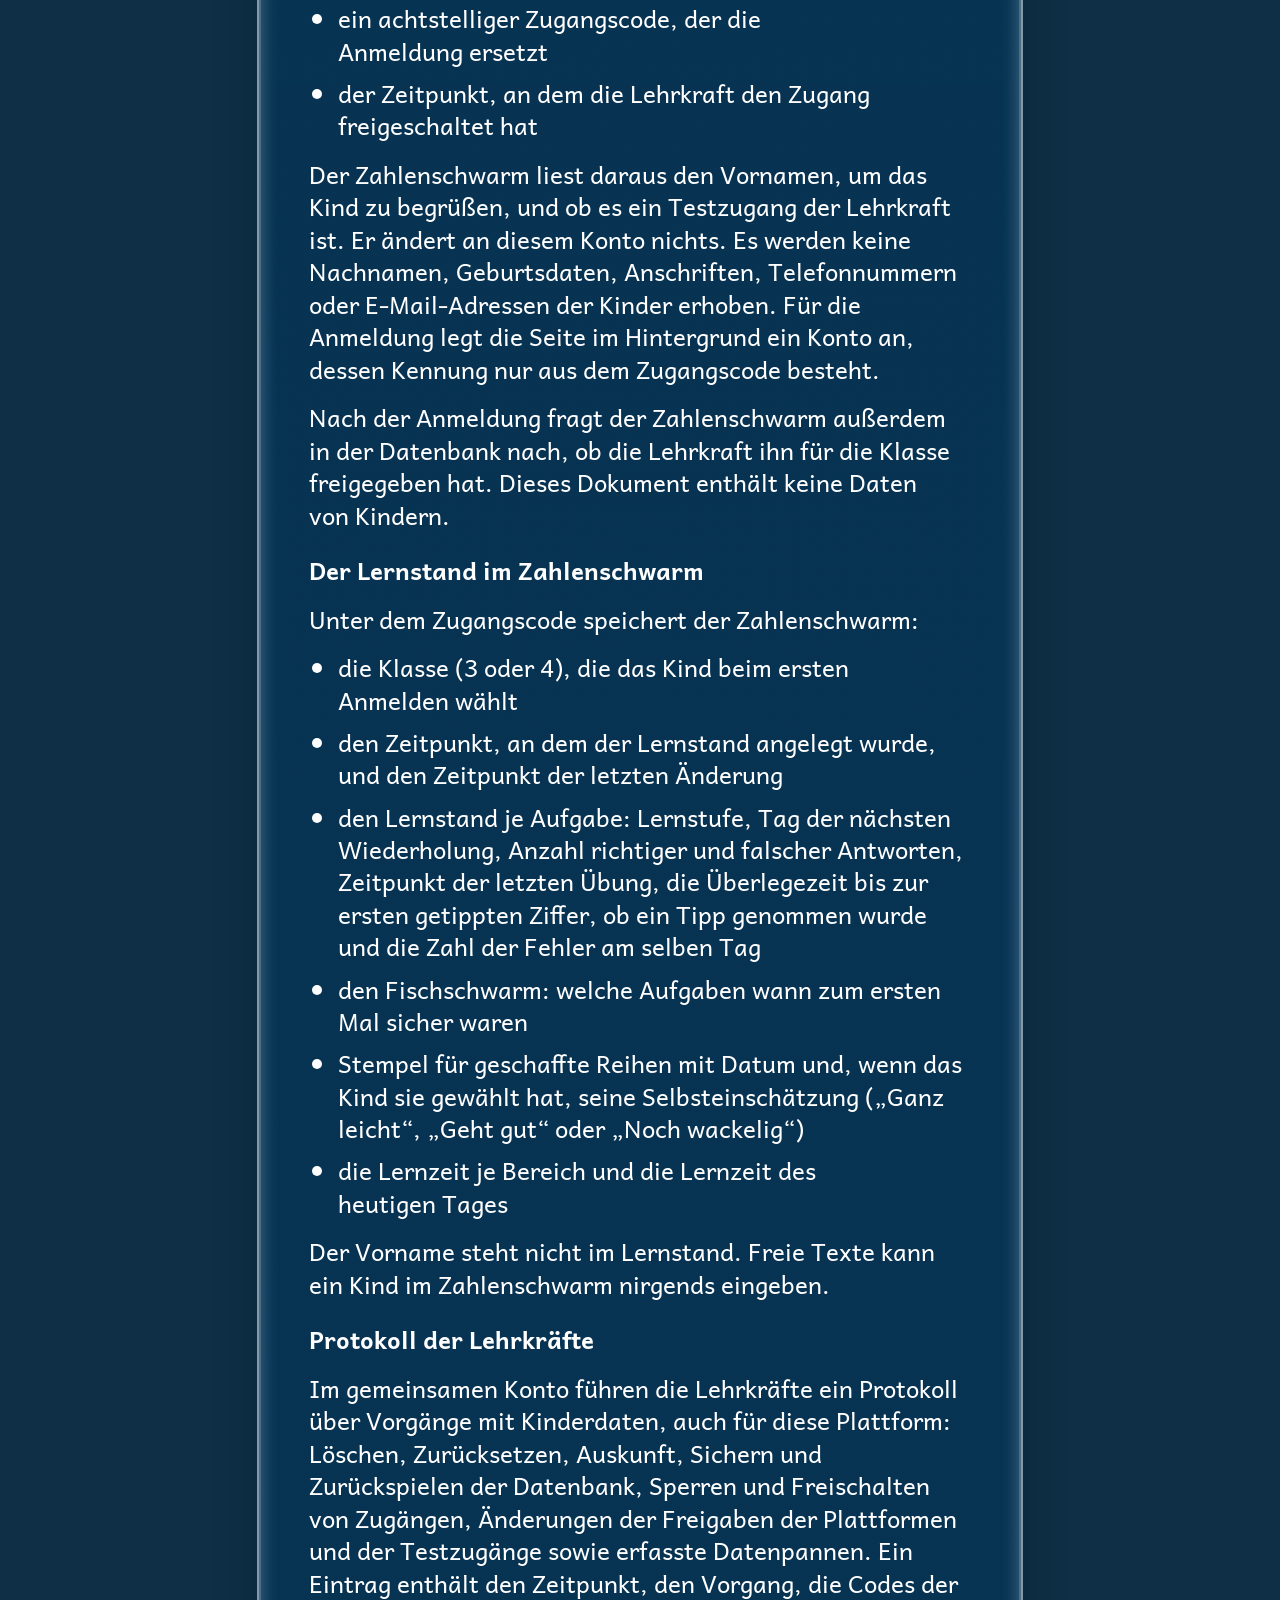
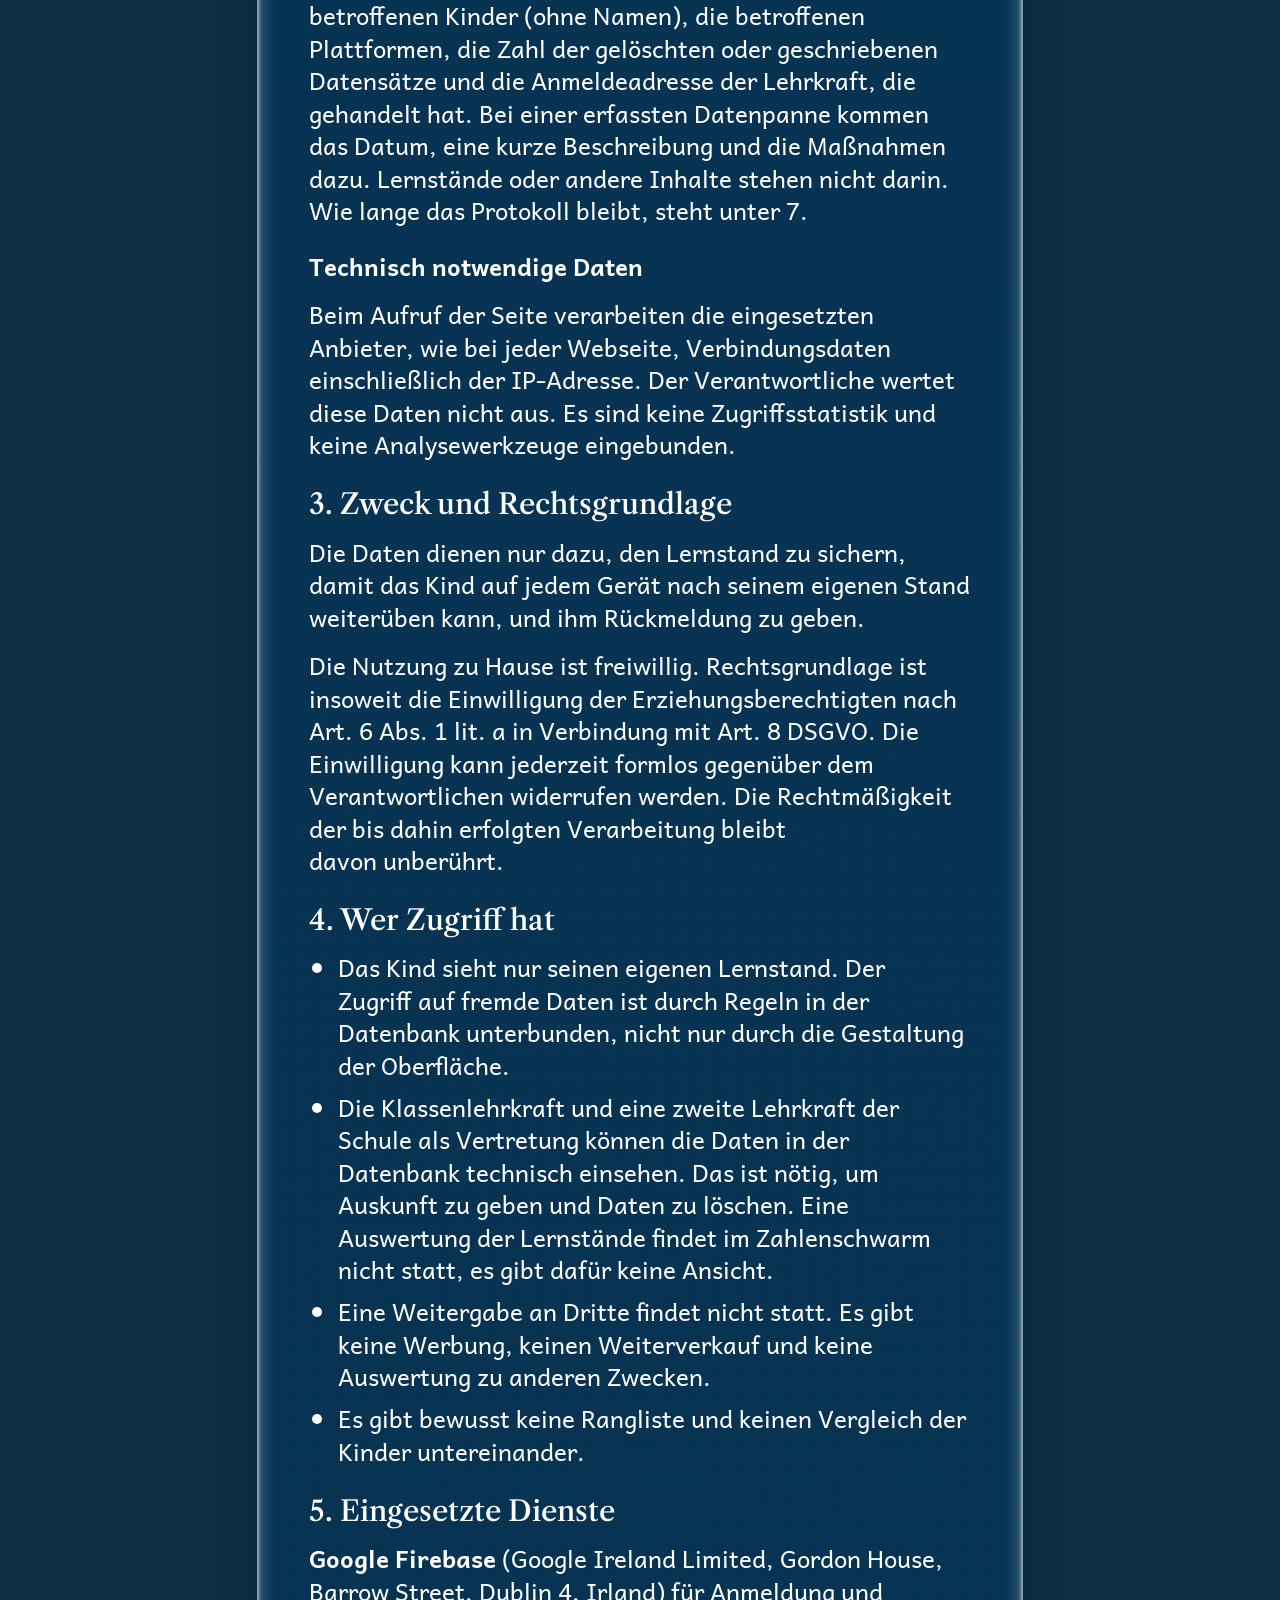
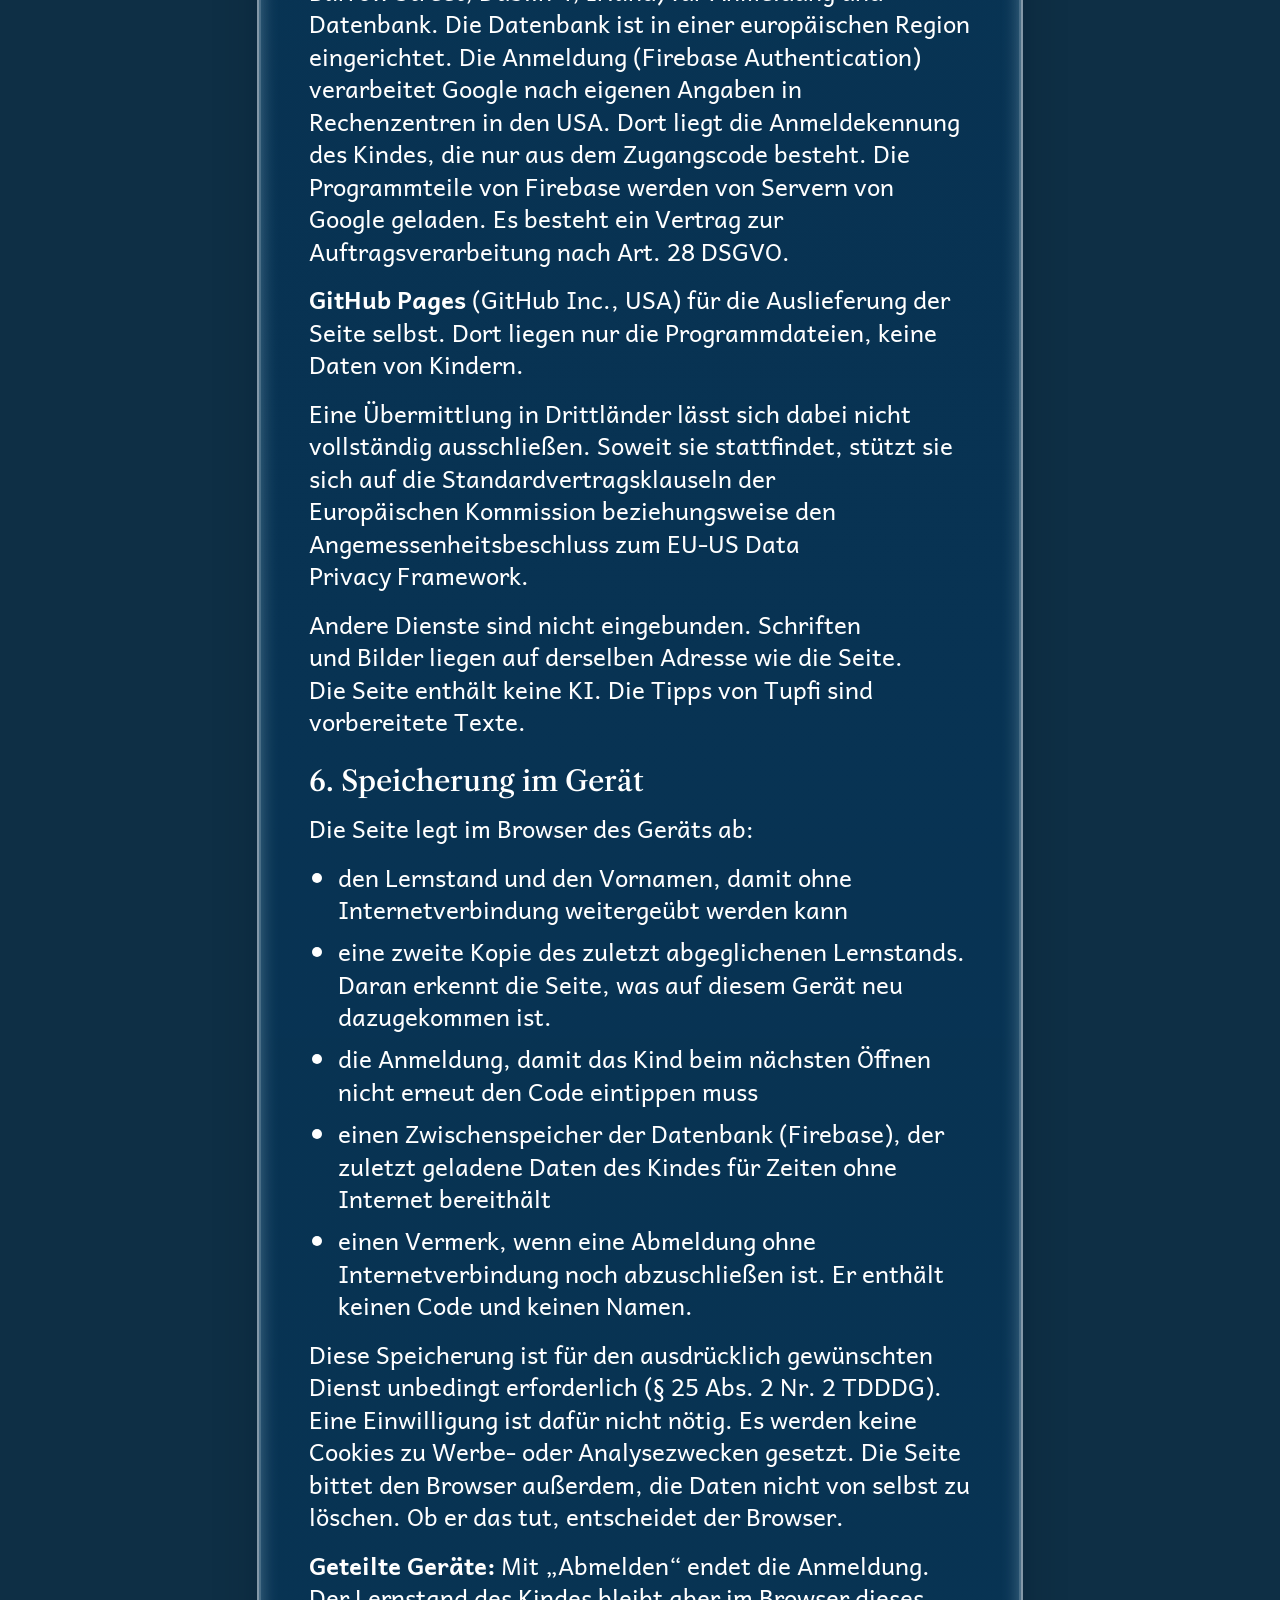
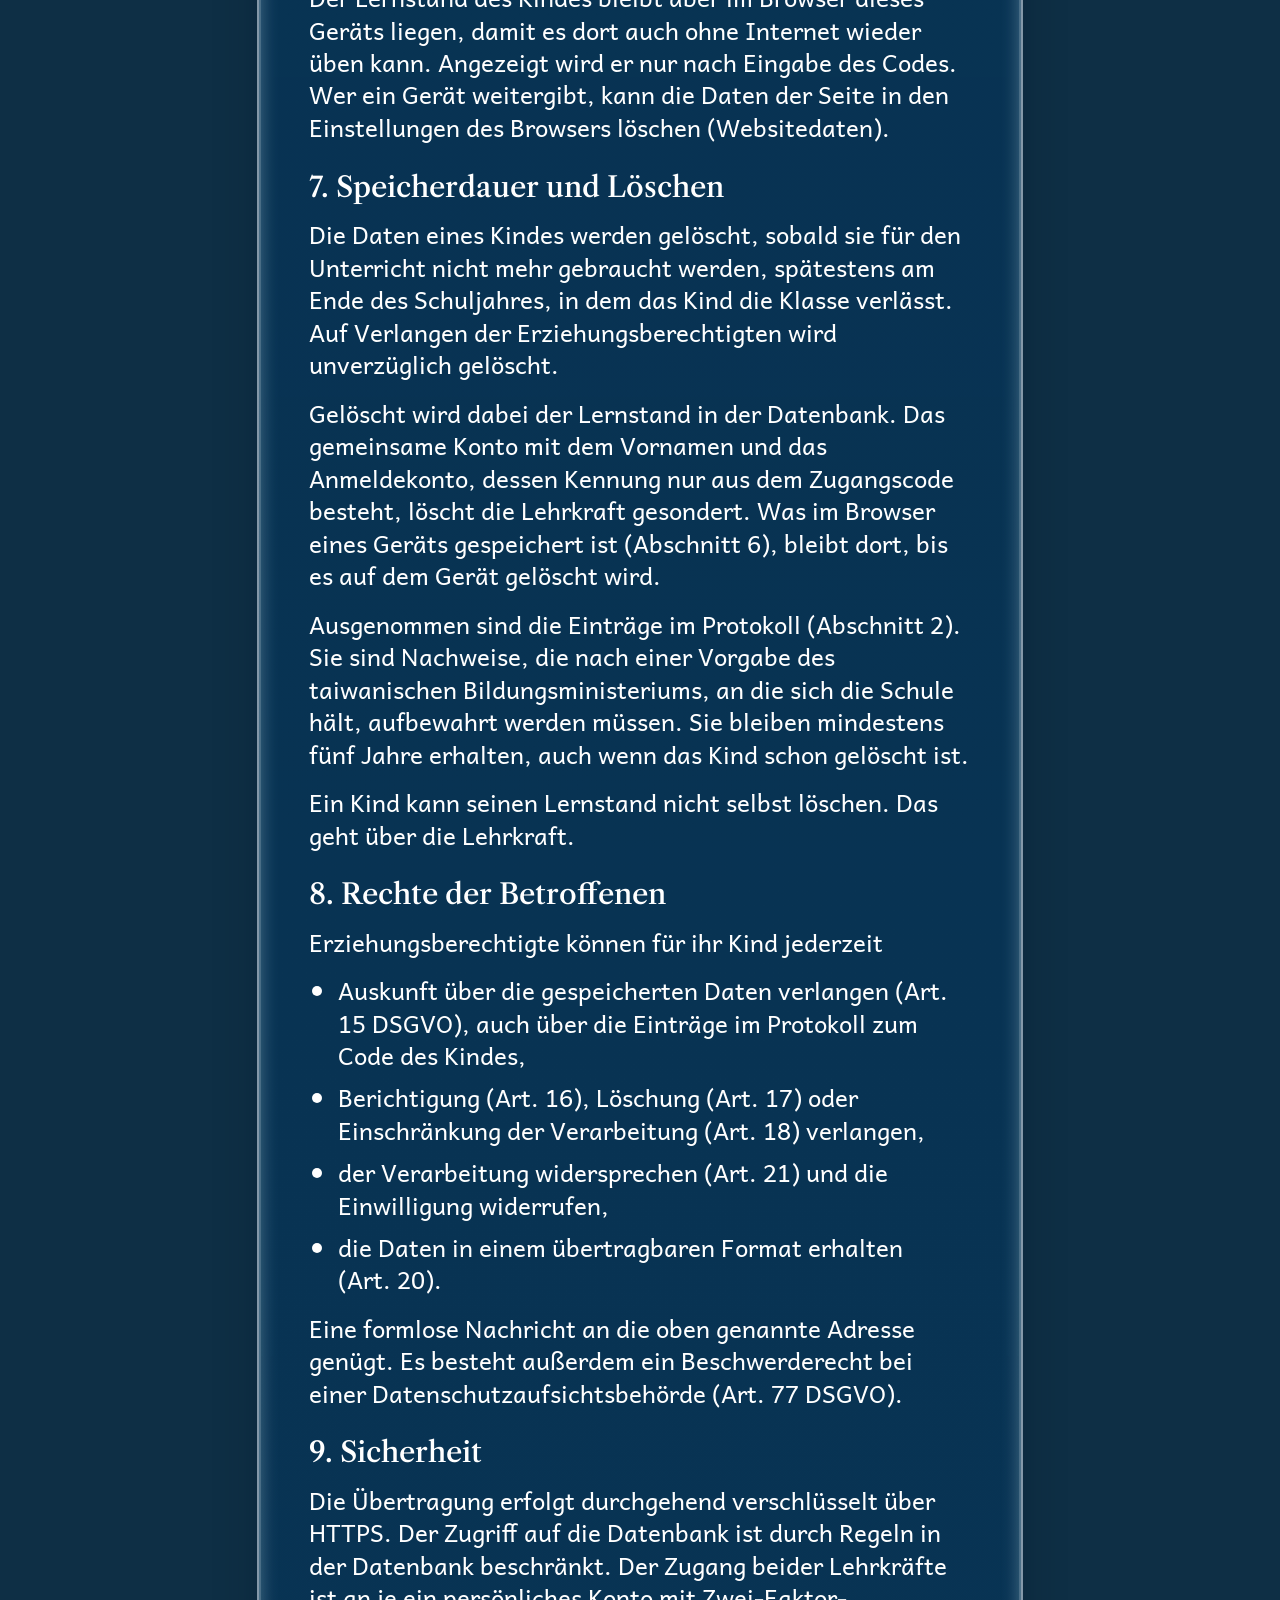
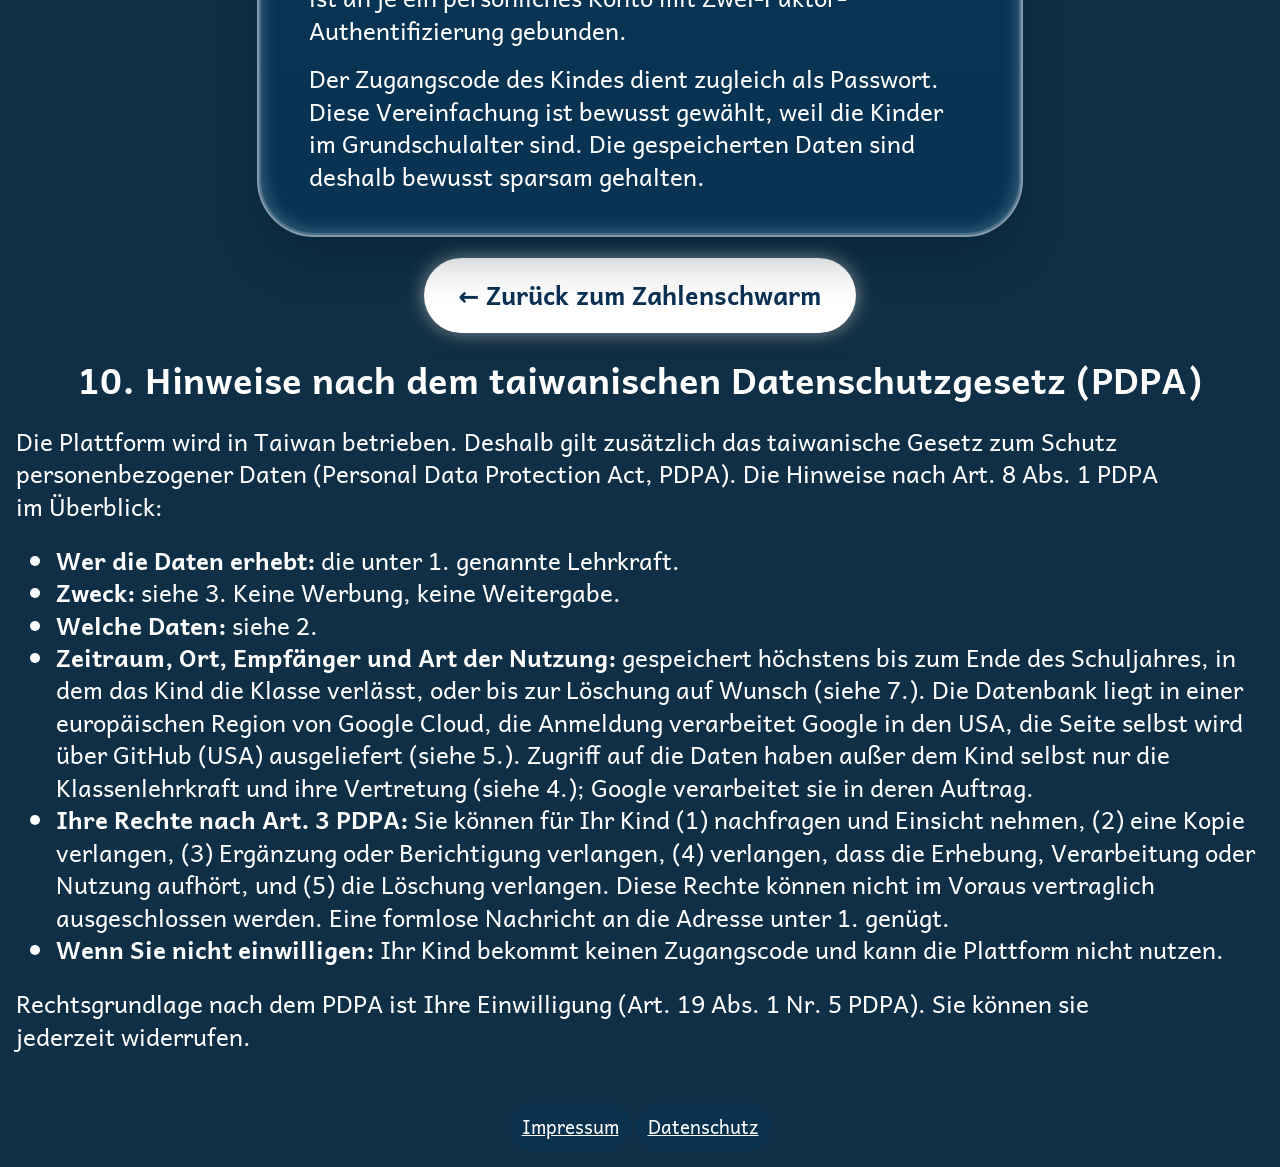
==== commit 0c5d5ba8: "Datenschutz: Protokoll der Lehrkräfte und zweite Lehrkraft als Vertretung Co-Authored-By: Claude Opu" ====
--- a/datenschutz.html
+++ b/datenschutz.html
@@ -73,6 +73,9 @@
       </ul>
       <p>Der Vorname steht nicht im Lernstand. Freie Texte kann ein Kind im Zahlenschwarm nirgends eingeben.</p>
 
+      <h3>Protokoll der Lehrkräfte</h3>
+      <p>Im gemeinsamen Konto führen die Lehrkräfte ein Protokoll über Vorgänge mit Kinderdaten, auch für diese Plattform: Löschen, Zurücksetzen, Auskunft, Sichern und Zurückspielen der Datenbank, Sperren und Freischalten von Zugängen, Änderungen der Freigaben der Plattformen und der Testzugänge sowie erfasste Datenpannen. Ein Eintrag enthält den Zeitpunkt, den Vorgang, die Codes der betroffenen Kinder (ohne Namen), die betroffenen Plattformen, die Zahl der gelöschten oder geschriebenen Datensätze und die Anmeldeadresse der Lehrkraft, die gehandelt hat. Bei einer erfassten Datenpanne kommen das Datum, eine kurze Beschreibung und die Maßnahmen dazu. Lernstände oder andere Inhalte stehen nicht darin. Wie lange das Protokoll bleibt, steht unter 7.</p>
+
       <h3>Technisch notwendige Daten</h3>
       <p>Beim Aufruf der Seite verarbeiten die eingesetzten Anbieter, wie bei jeder Webseite, Verbindungsdaten einschließlich der IP-Adresse. Der Verantwortliche wertet diese Daten nicht aus. Es sind keine Zugriffsstatistik und keine Analysewerkzeuge eingebunden.</p>
 
@@ -83,7 +86,7 @@
       <h2>4. Wer Zugriff hat</h2>
       <ul class="liste">
         <li>Das Kind sieht nur seinen eigenen Lernstand. Der Zugriff auf fremde Daten ist durch Regeln in der Datenbank unterbunden, nicht nur durch die Gestaltung der Oberfläche.</li>
-        <li>Die Lehrkraft kann die Daten in der Datenbank technisch einsehen. Das ist nötig, um Auskunft zu geben und Daten zu löschen. Eine Auswertung der Lernstände findet im Zahlenschwarm nicht statt, es gibt dafür keine Ansicht.</li>
+        <li>Die Klassenlehrkraft und eine zweite Lehrkraft der Schule als Vertretung können die Daten in der Datenbank technisch einsehen. Das ist nötig, um Auskunft zu geben und Daten zu löschen. Eine Auswertung der Lernstände findet im Zahlenschwarm nicht statt, es gibt dafür keine Ansicht.</li>
         <li>Eine Weitergabe an Dritte findet nicht statt. Es gibt keine Werbung, keinen Weiterverkauf und keine Auswertung zu anderen Zwecken.</li>
         <li>Es gibt bewusst keine Rangliste und keinen Vergleich der Kinder untereinander.</li>
       </ul>
@@ -109,12 +112,13 @@
       <h2>7. Speicherdauer und Löschen</h2>
       <p>Die Daten eines Kindes werden gelöscht, sobald sie für den Unterricht nicht mehr gebraucht werden, spätestens am Ende des Schuljahres, in dem das Kind die Klasse verlässt. Auf Verlangen der Erziehungsberechtigten wird unverzüglich gelöscht.</p>
       <p>Gelöscht wird dabei der Lernstand in der Datenbank. Das gemeinsame Konto mit dem Vornamen und das Anmeldekonto, dessen Kennung nur aus dem Zugangscode besteht, löscht die Lehrkraft gesondert. Was im Browser eines Geräts gespeichert ist (Abschnitt 6), bleibt dort, bis es auf dem Gerät gelöscht wird.</p>
+      <p>Ausgenommen sind die Einträge im Protokoll (Abschnitt 2). Sie sind Nachweise, die nach einer Vorgabe des taiwanischen Bildungsministeriums, an die sich die Schule hält, aufbewahrt werden müssen. Sie bleiben mindestens fünf Jahre erhalten, auch wenn das Kind schon gelöscht ist.</p>
       <p>Ein Kind kann seinen Lernstand nicht selbst löschen. Das geht über die Lehrkraft.</p>
 
       <h2>8. Rechte der Betroffenen</h2>
       <p>Erziehungsberechtigte können für ihr Kind jederzeit</p>
       <ul class="liste">
-        <li>Auskunft über die gespeicherten Daten verlangen (Art. 15 DSGVO),</li>
+        <li>Auskunft über die gespeicherten Daten verlangen (Art. 15 DSGVO), auch über die Einträge im Protokoll zum Code des Kindes,</li>
         <li>Berichtigung (Art. 16), Löschung (Art. 17) oder Einschränkung der Verarbeitung (Art. 18) verlangen,</li>
         <li>der Verarbeitung widersprechen (Art. 21) und die Einwilligung widerrufen,</li>
         <li>die Daten in einem übertragbaren Format erhalten (Art. 20).</li>
@@ -122,7 +126,7 @@
       <p>Eine formlose Nachricht an die oben genannte Adresse genügt. Es besteht außerdem ein Beschwerderecht bei einer Datenschutzaufsichtsbehörde (Art. 77 DSGVO).</p>
 
       <h2>9. Sicherheit</h2>
-      <p>Die Übertragung erfolgt durchgehend verschlüsselt über HTTPS. Der Zugriff auf die Datenbank ist durch Regeln in der Datenbank beschränkt. Der Zugang der Lehrkraft ist an ein persönliches Konto mit Zwei-Faktor-Authentifizierung gebunden.</p>
+      <p>Die Übertragung erfolgt durchgehend verschlüsselt über HTTPS. Der Zugriff auf die Datenbank ist durch Regeln in der Datenbank beschränkt. Der Zugang beider Lehrkräfte ist an je ein persönliches Konto mit Zwei-Faktor-Authentifizierung gebunden.</p>
       <p>Der Zugangscode des Kindes dient zugleich als Passwort. Diese Vereinfachung ist bewusst gewählt, weil die Kinder im Grundschulalter sind. Die gespeicherten Daten sind deshalb bewusst sparsam gehalten.</p>
     </section>
 
@@ -141,8 +145,8 @@
           verlässt, oder bis zur Löschung auf Wunsch (siehe 7.). Die Datenbank
           liegt in einer europäischen Region von Google Cloud, die Anmeldung
           verarbeitet Google in den USA, die Seite selbst wird über GitHub (USA)
-          ausgeliefert (siehe 5.). Zugriff auf die Daten hat außer dem Kind
-          selbst nur die Lehrkraft (siehe 4.); Google verarbeitet sie in ihrem Auftrag.</li>
+          ausgeliefert (siehe 5.). Zugriff auf die Daten haben außer dem Kind
+          selbst nur die Klassenlehrkraft und ihre Vertretung (siehe 4.); Google verarbeitet sie in deren Auftrag.</li>
         <li><b>Ihre Rechte nach Art. 3 PDPA:</b> Sie können für Ihr Kind
           (1) nachfragen und Einsicht nehmen, (2) eine Kopie verlangen,
           (3) Ergänzung oder Berichtigung verlangen, (4) verlangen, dass die
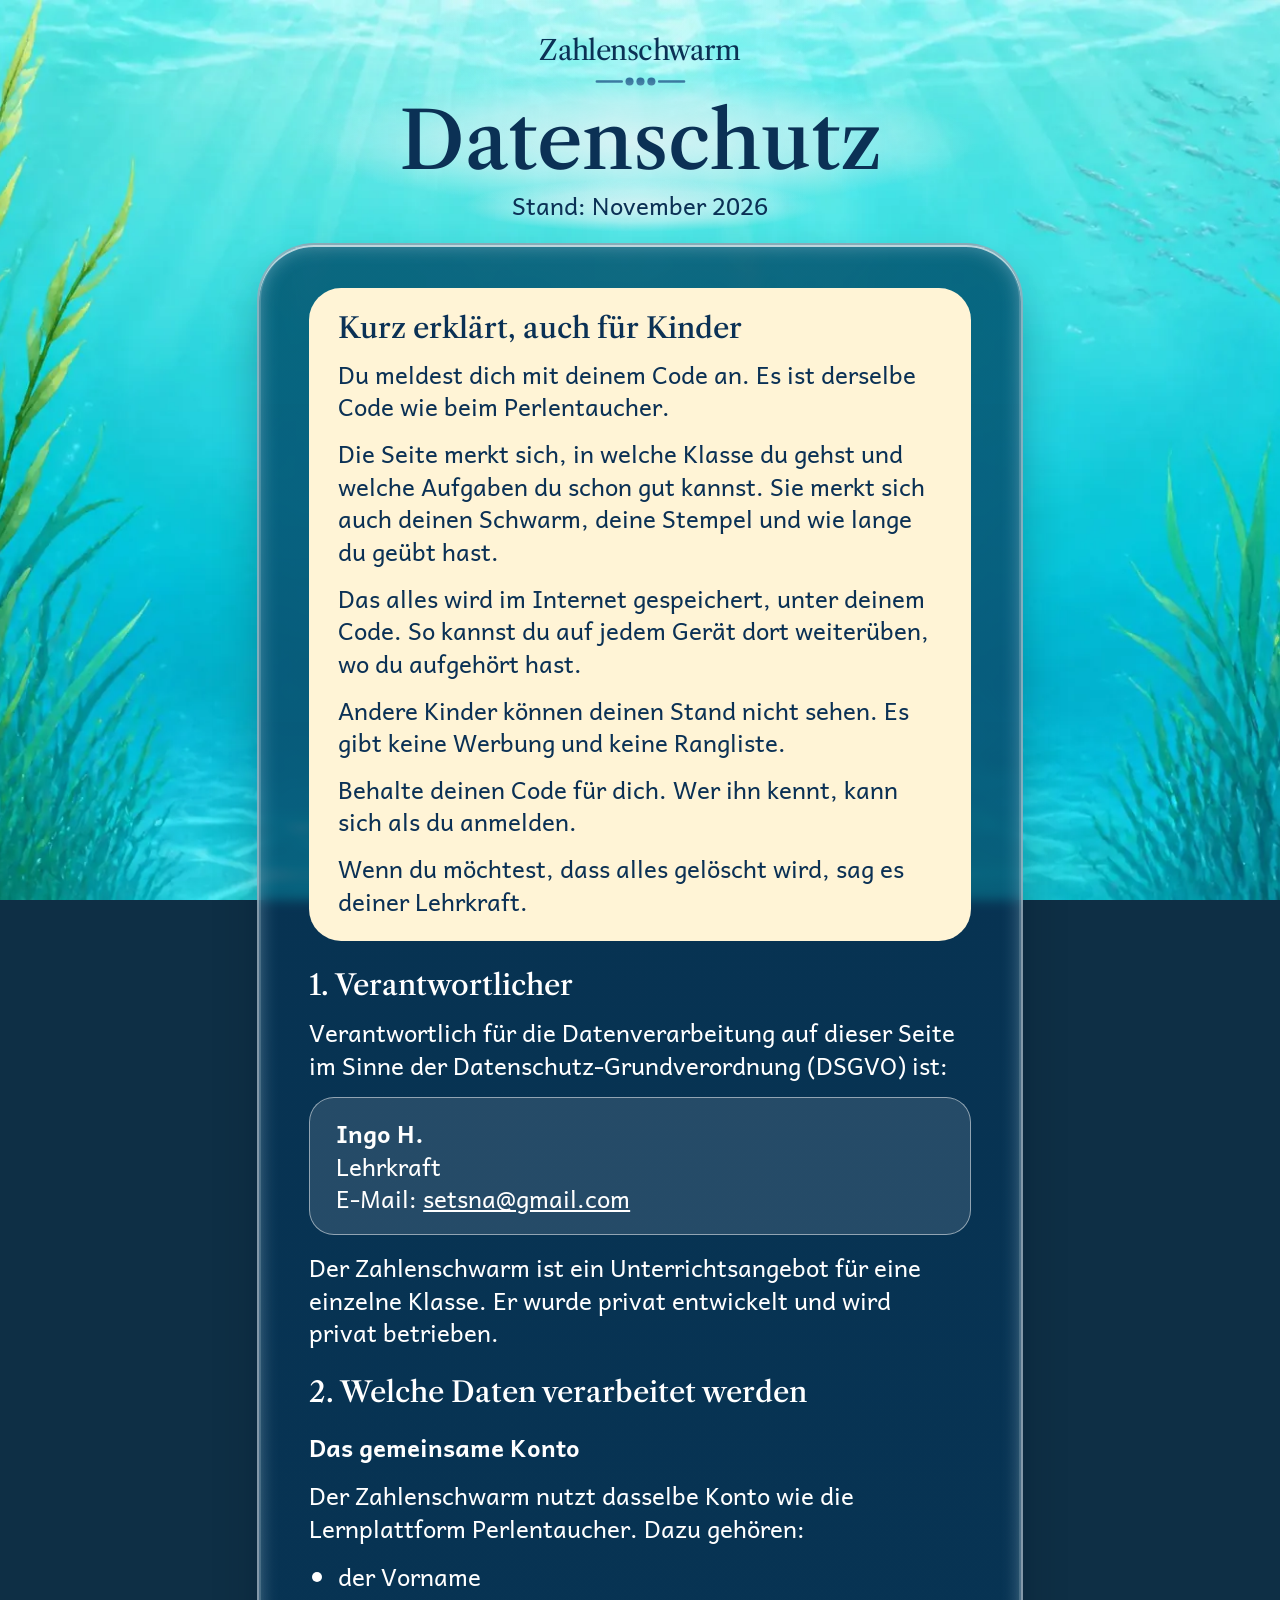
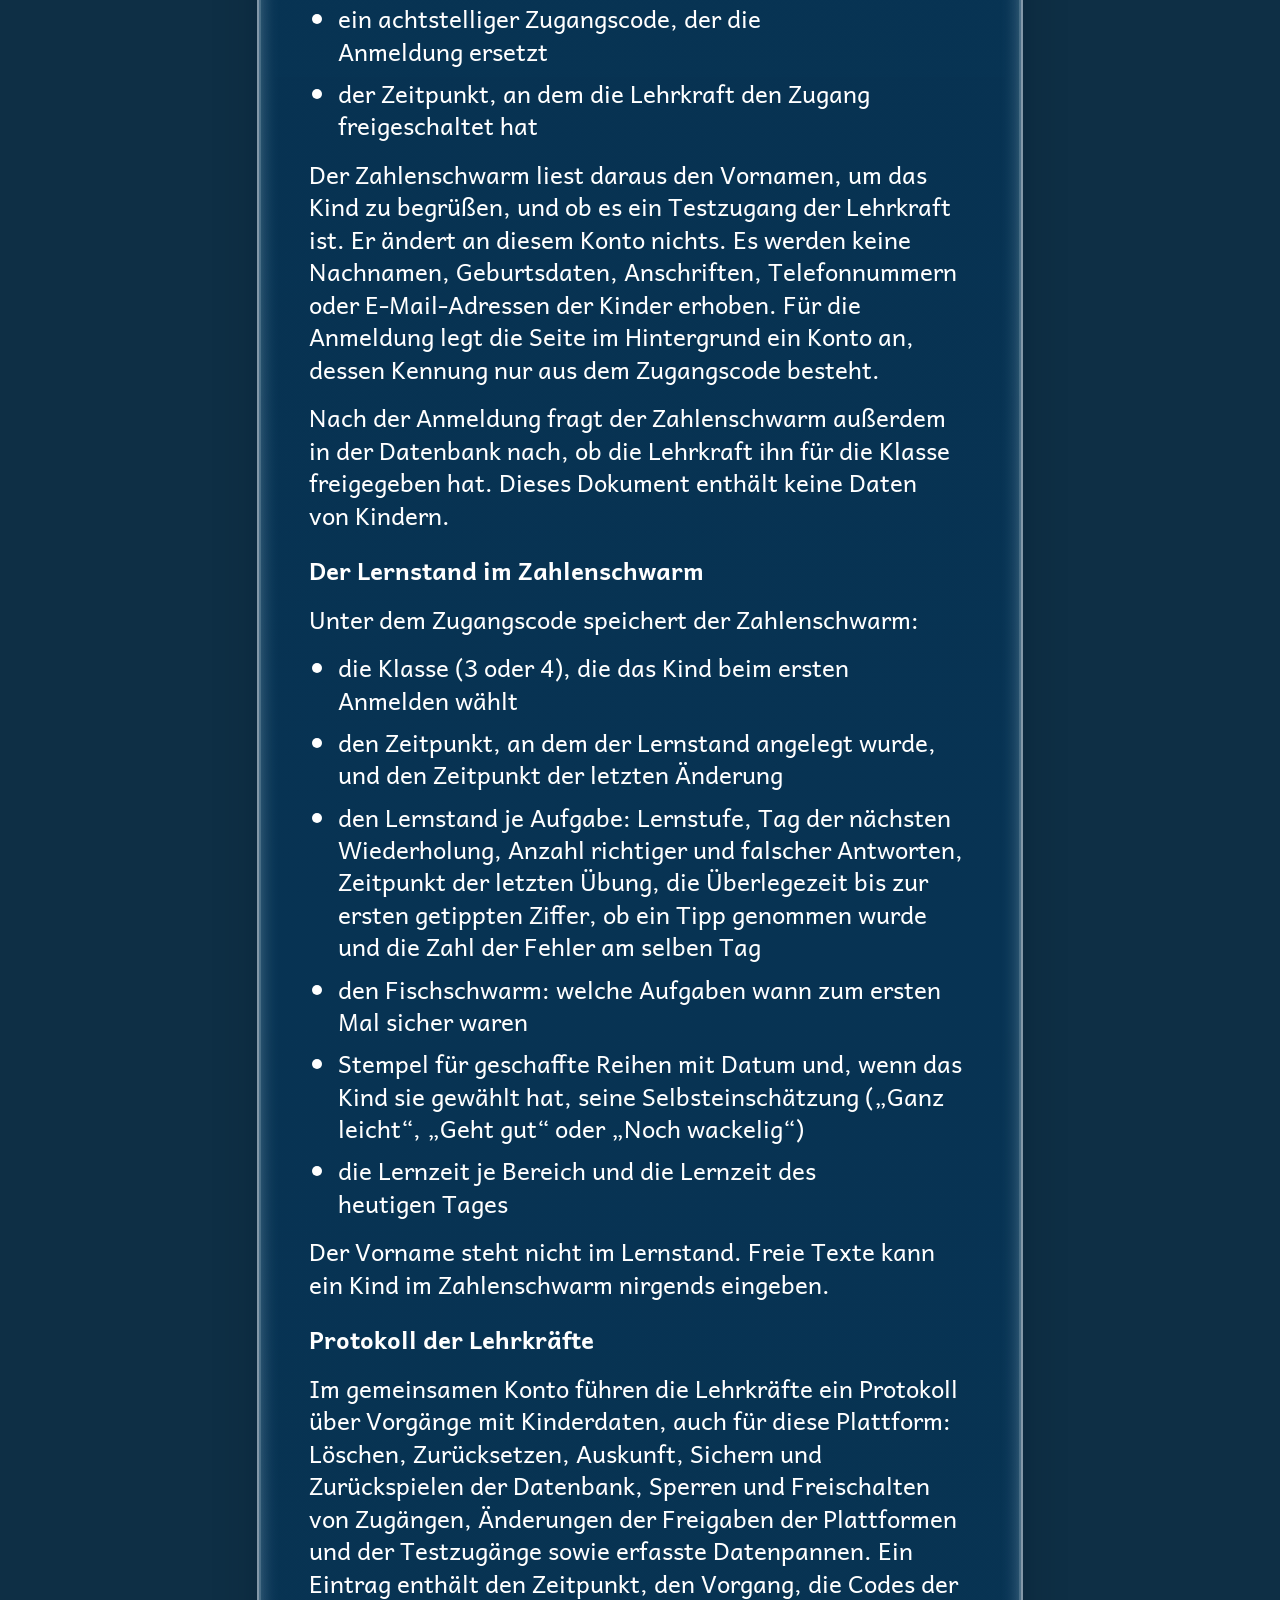
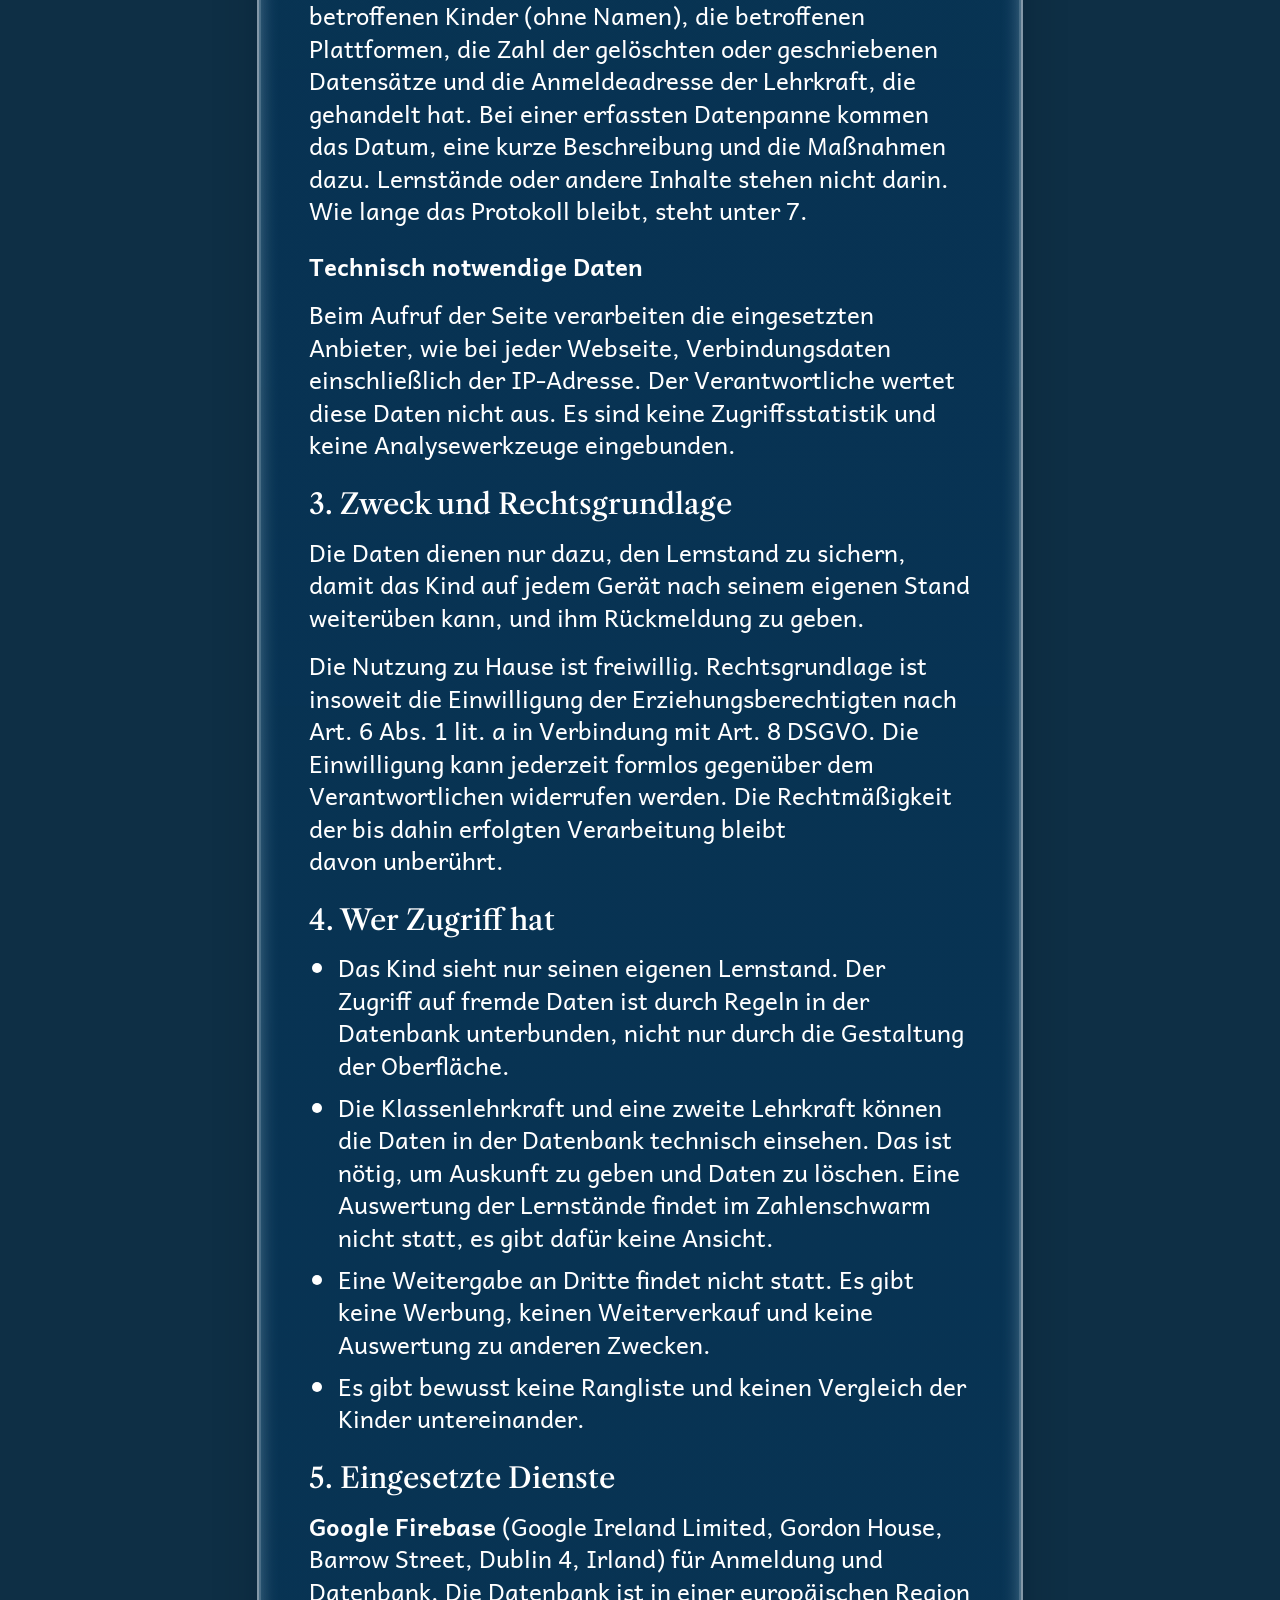
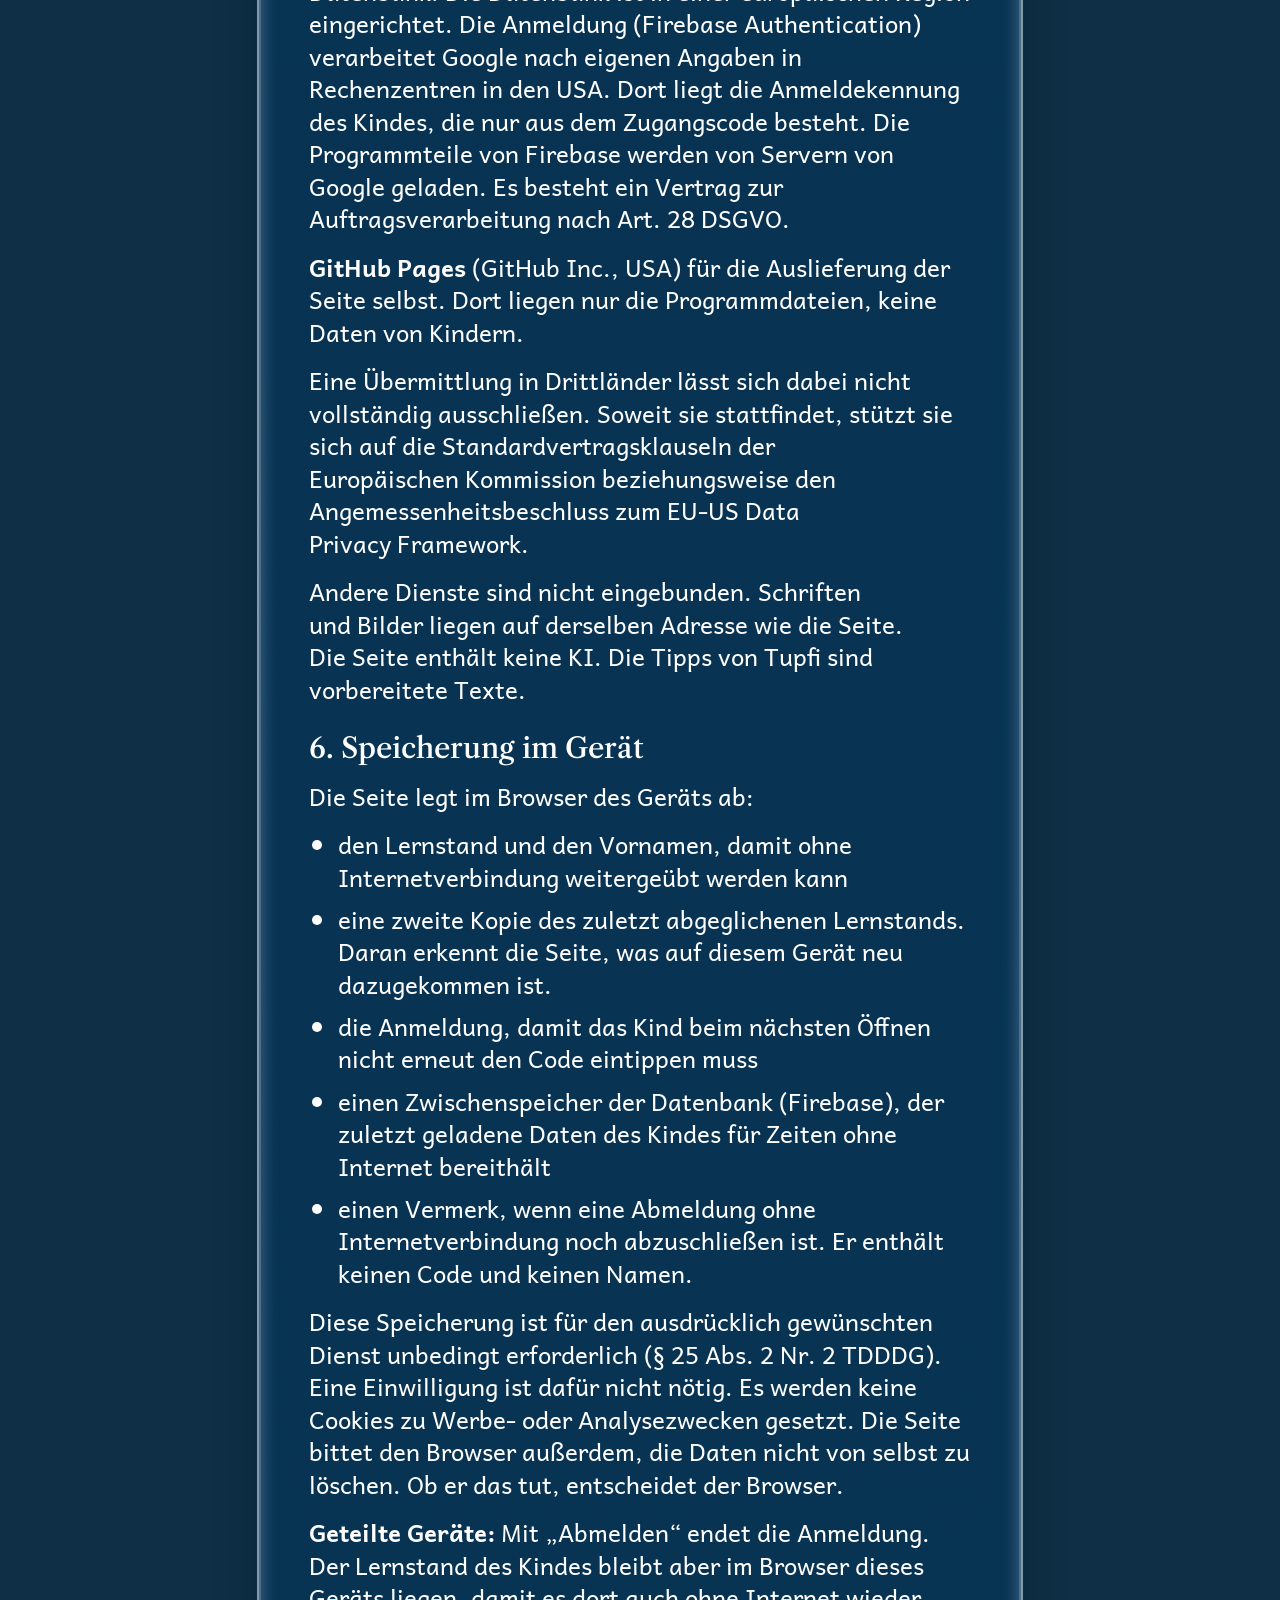
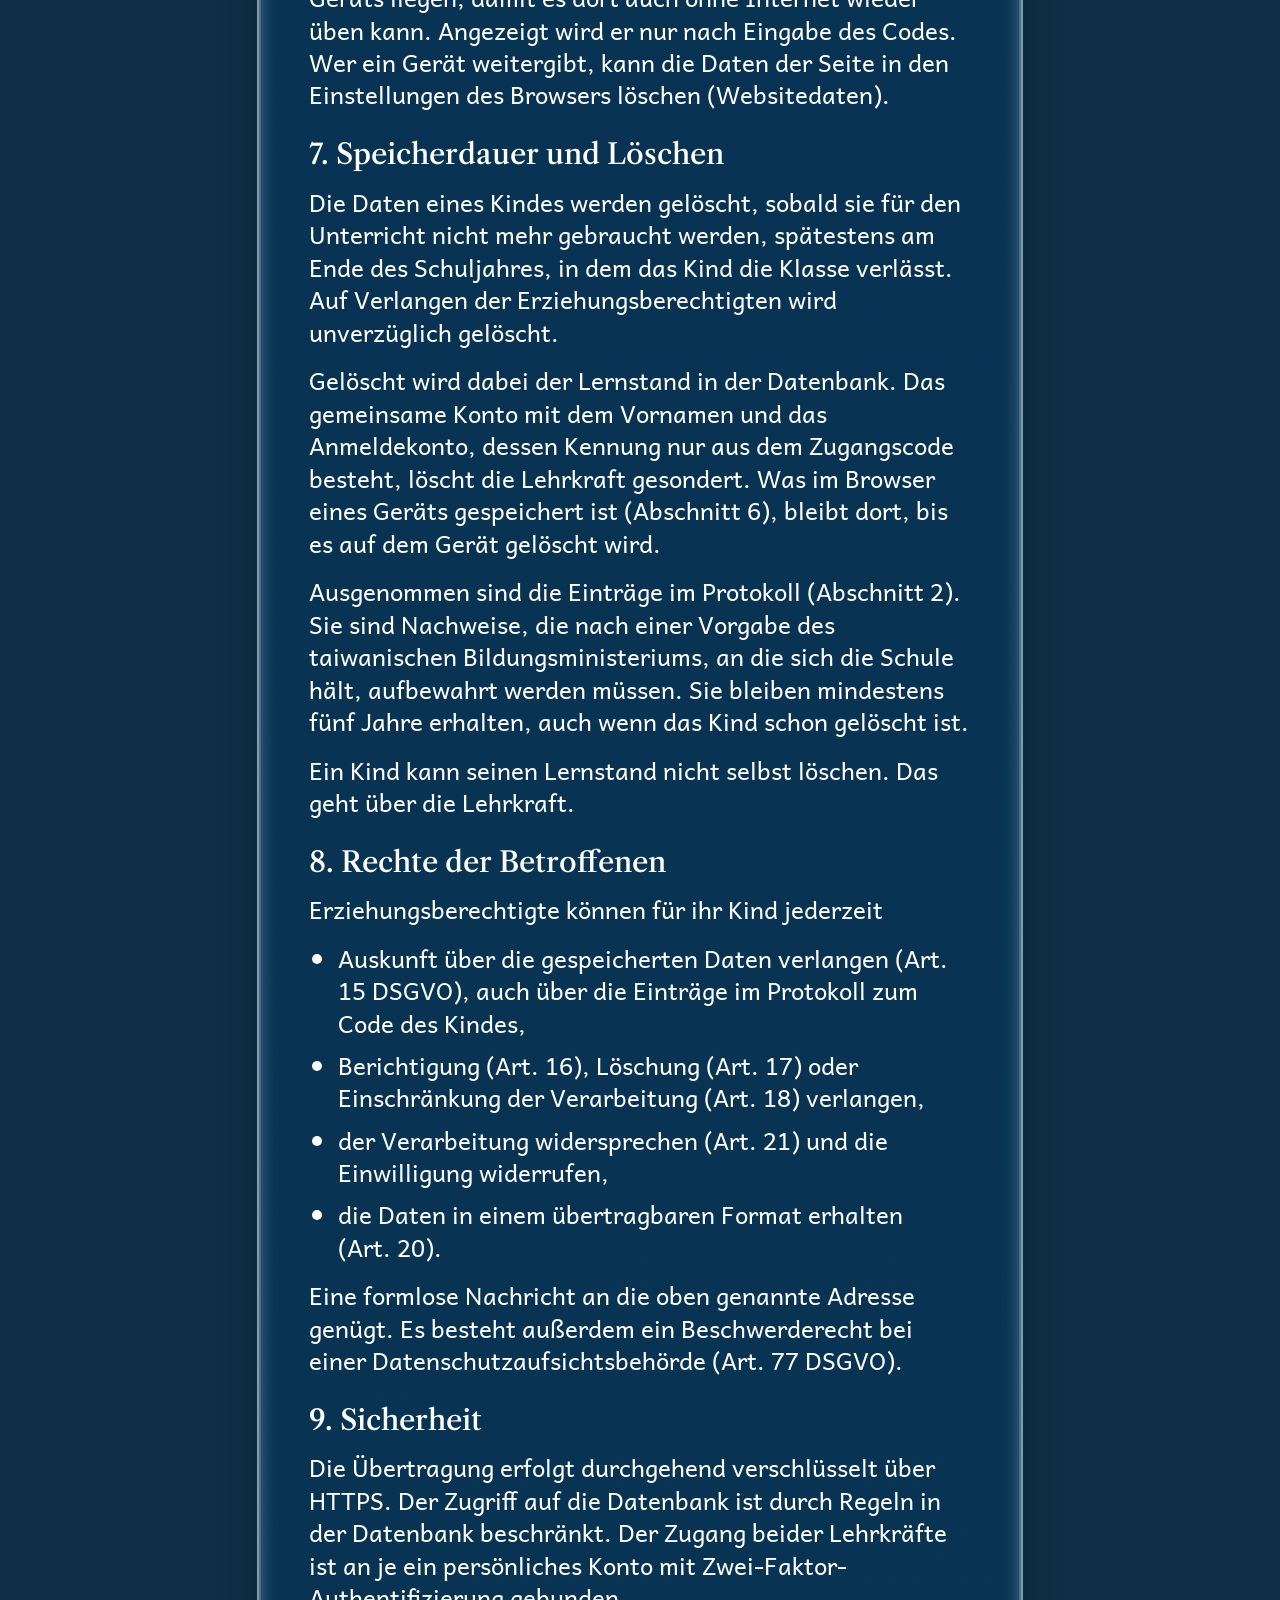
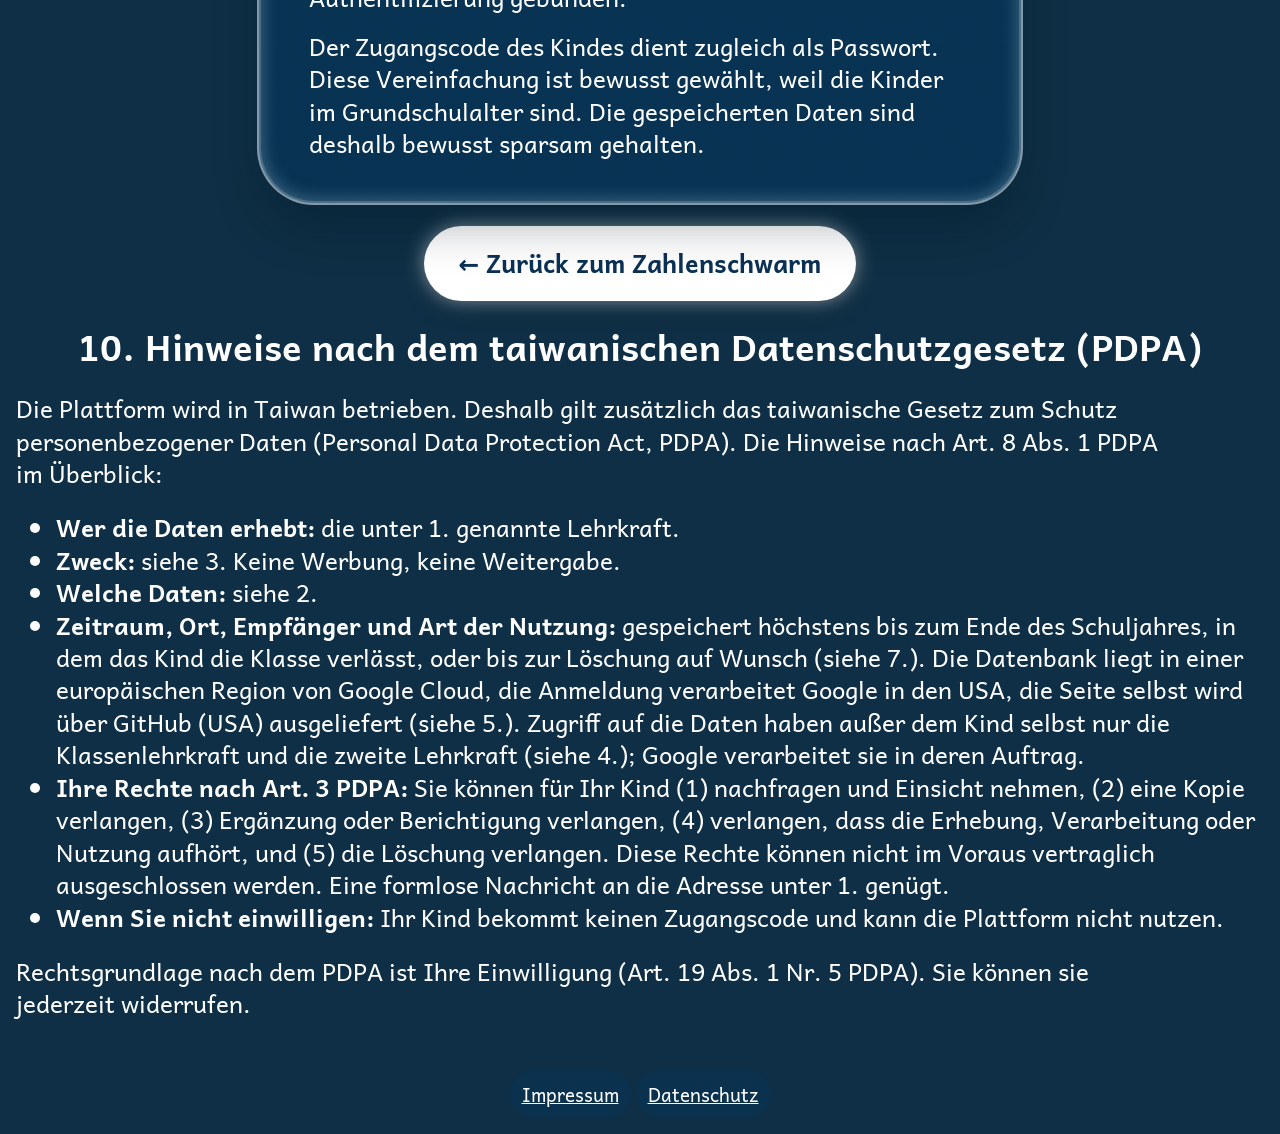
==== commit 49ae5991: "Datenschutz: nur „zweite Lehrkraft“ statt „Vertretung“ Co-Authored-By: Claude Opus 5.5 <noreply@anth" ====
--- a/datenschutz.html
+++ b/datenschutz.html
@@ -86,7 +86,7 @@
       <h2>4. Wer Zugriff hat</h2>
       <ul class="liste">
         <li>Das Kind sieht nur seinen eigenen Lernstand. Der Zugriff auf fremde Daten ist durch Regeln in der Datenbank unterbunden, nicht nur durch die Gestaltung der Oberfläche.</li>
-        <li>Die Klassenlehrkraft und eine zweite Lehrkraft der Schule als Vertretung können die Daten in der Datenbank technisch einsehen. Das ist nötig, um Auskunft zu geben und Daten zu löschen. Eine Auswertung der Lernstände findet im Zahlenschwarm nicht statt, es gibt dafür keine Ansicht.</li>
+        <li>Die Klassenlehrkraft und eine zweite Lehrkraft können die Daten in der Datenbank technisch einsehen. Das ist nötig, um Auskunft zu geben und Daten zu löschen. Eine Auswertung der Lernstände findet im Zahlenschwarm nicht statt, es gibt dafür keine Ansicht.</li>
         <li>Eine Weitergabe an Dritte findet nicht statt. Es gibt keine Werbung, keinen Weiterverkauf und keine Auswertung zu anderen Zwecken.</li>
         <li>Es gibt bewusst keine Rangliste und keinen Vergleich der Kinder untereinander.</li>
       </ul>
@@ -146,7 +146,7 @@
           liegt in einer europäischen Region von Google Cloud, die Anmeldung
           verarbeitet Google in den USA, die Seite selbst wird über GitHub (USA)
           ausgeliefert (siehe 5.). Zugriff auf die Daten haben außer dem Kind
-          selbst nur die Klassenlehrkraft und ihre Vertretung (siehe 4.); Google verarbeitet sie in deren Auftrag.</li>
+          selbst nur die Klassenlehrkraft und die zweite Lehrkraft (siehe 4.); Google verarbeitet sie in deren Auftrag.</li>
         <li><b>Ihre Rechte nach Art. 3 PDPA:</b> Sie können für Ihr Kind
           (1) nachfragen und Einsicht nehmen, (2) eine Kopie verlangen,
           (3) Ergänzung oder Berichtigung verlangen, (4) verlangen, dass die
